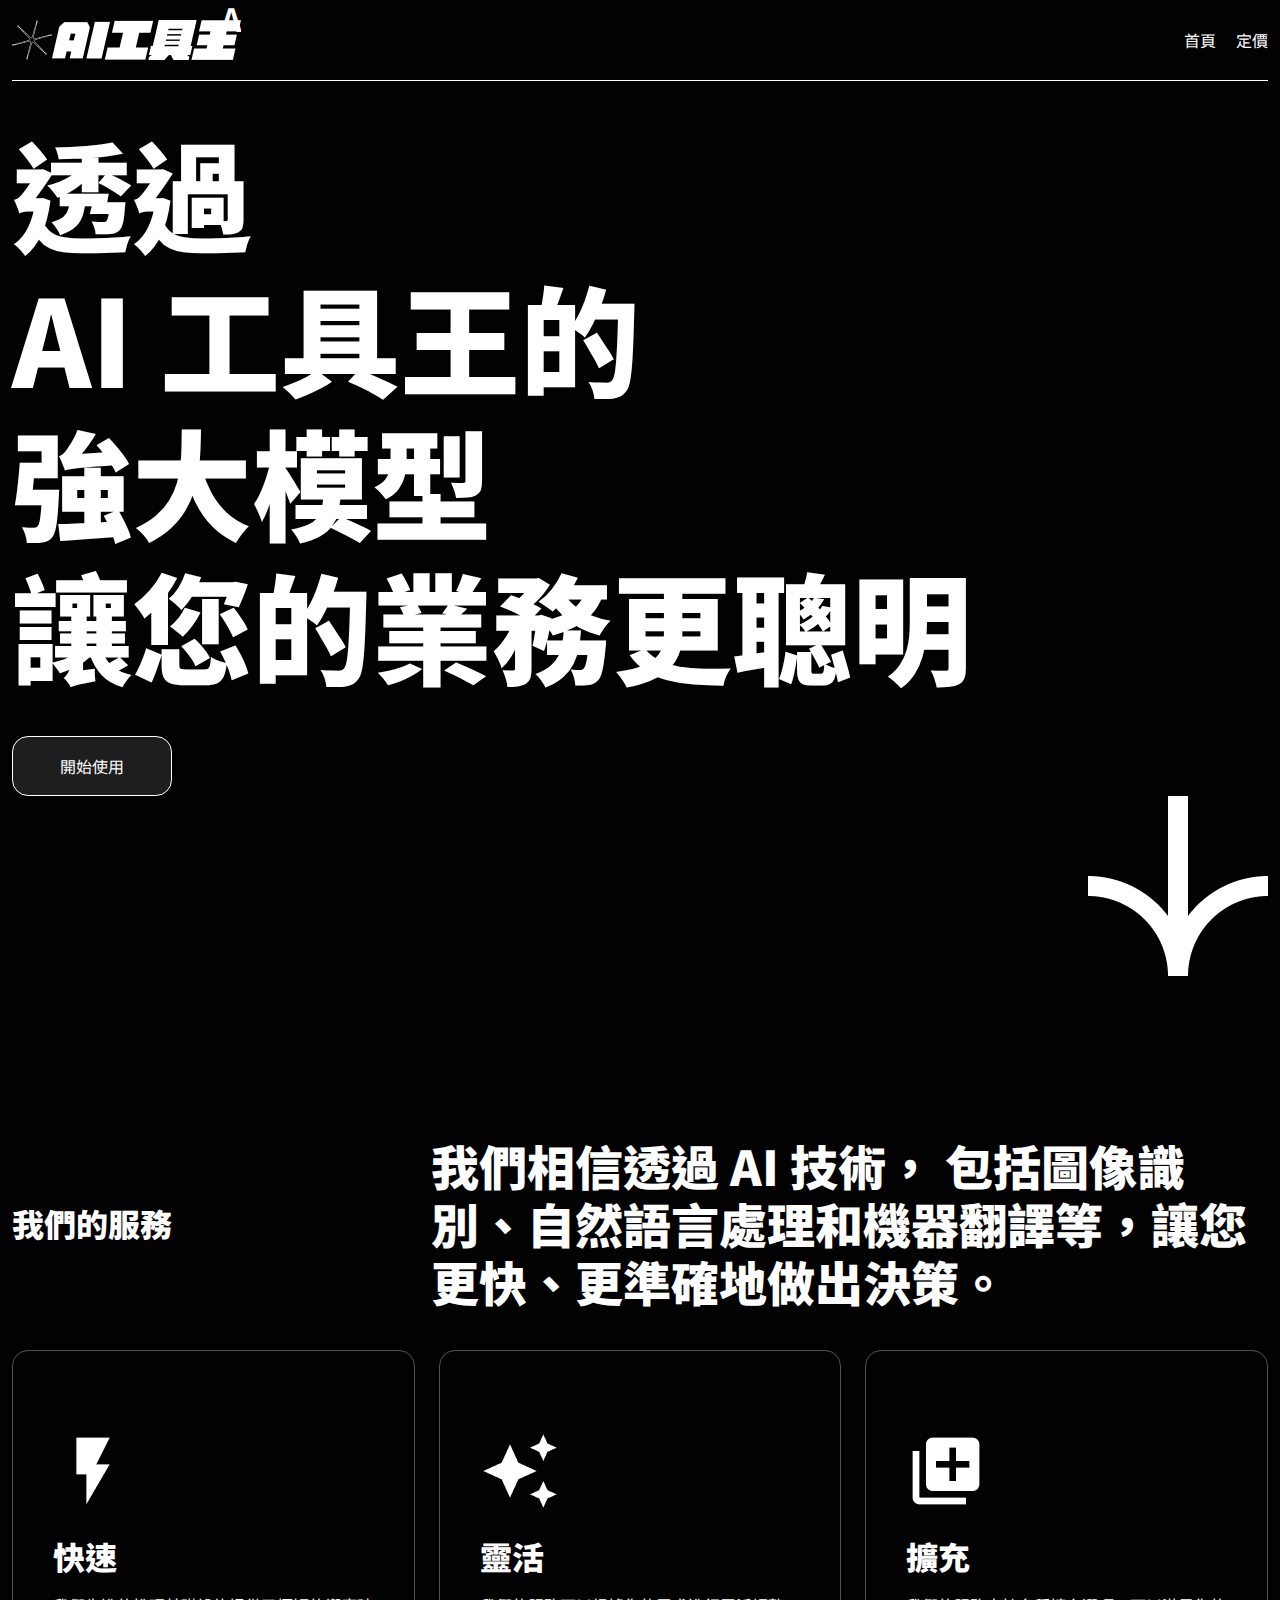
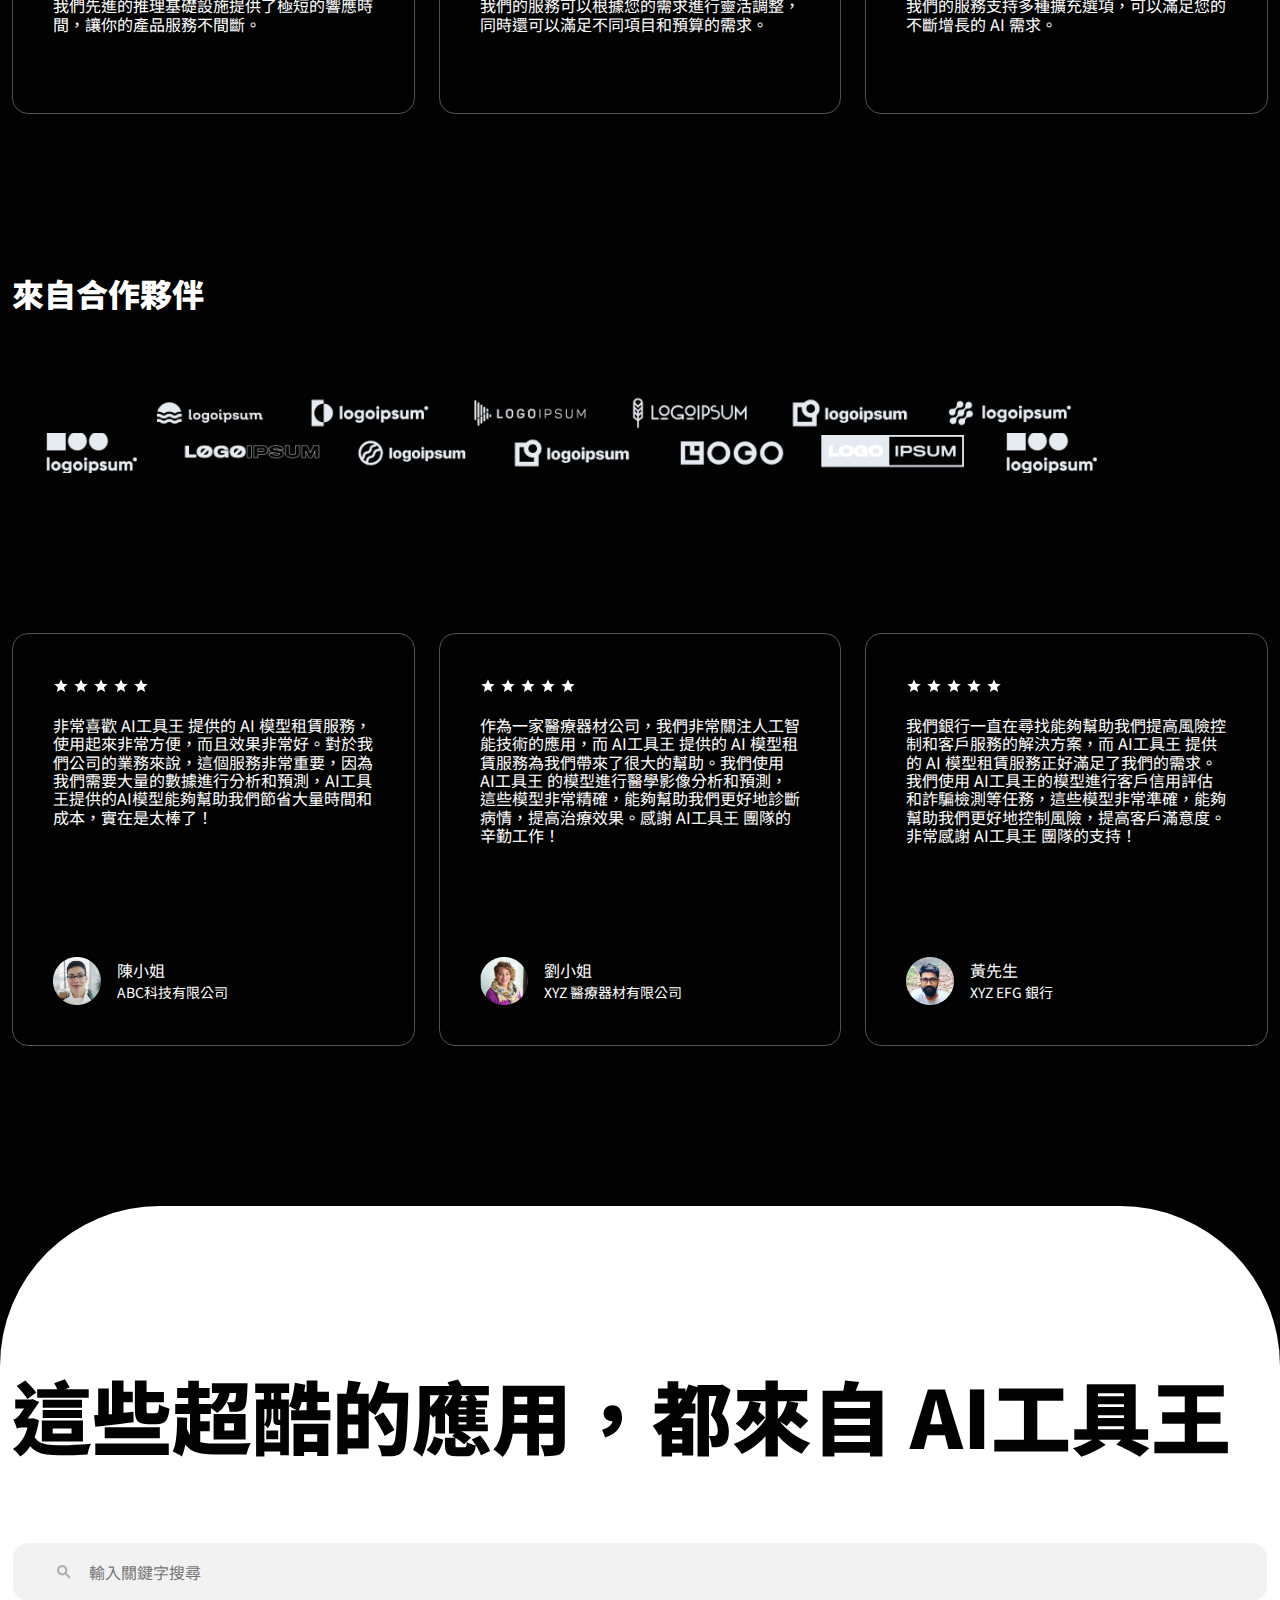
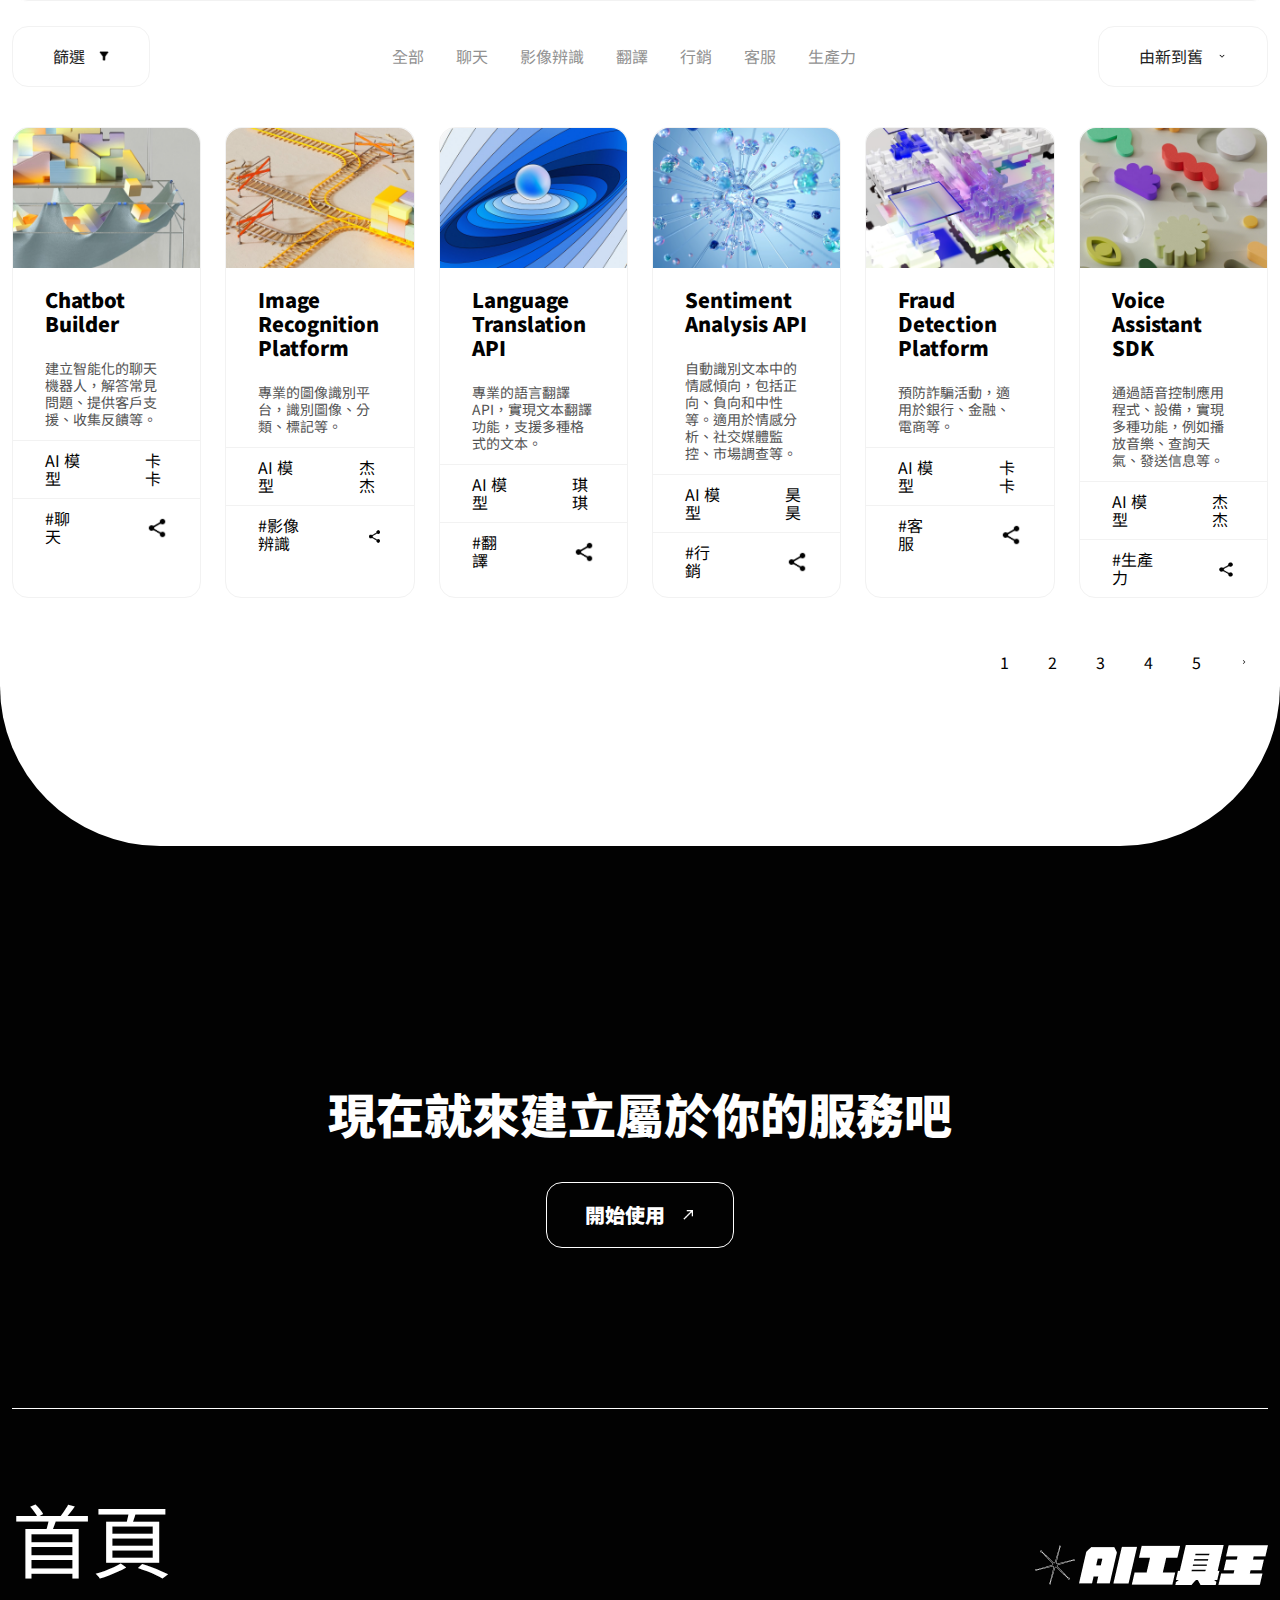
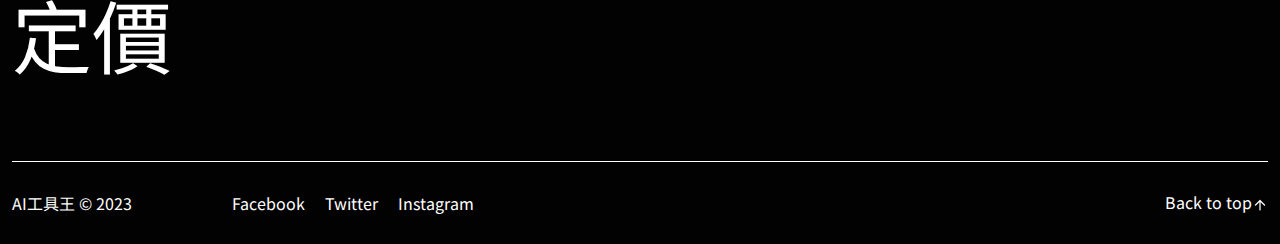
==== index.html @ 92430a57 "改寫至section5(未完成)" ====
<!DOCTYPE html>
<html lang="en">

<head>
    <meta charset="UTF-8">
    <meta http-equiv="X-UA-Compatible" content="IE=edge">
    <meta name="viewport" content="width=device-width, initial-scale=1.0">
    <title>AI 工具王 - 產品優勢卡片設計</title>
    <link rel="stylesheet" href="css/style.css">
</head>

<body>
    <!-- header開始 -->
    <header class="w-100 pos-fixed bg-black01" style="z-index: 9999;">
        <div class="container flex-wrap flex-between pos-relative">
            <h1>
                <a href="#" class="logo px-20">
                    AI工具王
                </a>
            </h1>

            <!-- 漢堡選單開始 -->
            <nav>
                <input id="nav-toggle" class="ham-toggle d-none" type="checkbox">
                <label for="nav-toggle" class="ham-menu">
                    <div class="ham-frame">
                        <div class="ham-bar ham-bar--top"></div>
                        <div class="ham-bar ham-bar--middle"></div>
                        <div class="ham-bar ham-bar--bottom"></div>
                    </div>
                </label>
                <!-- 側邊欄開始 -->
                <ul class="offcanvas-right d-none d-pad-block">
                    <li class="offcanvas-body flex-xy-center title-bold-sm">
                        <ul>
                            <li><a href="#">首頁</a></li>
                            <li><a href="#">定價</a></li>
                        </ul>
                    </li>
                    <div class="border-white"></div>
                    <li class="offcanvas-footer px-12 py-32">
                        <ul>
                            <li class="copyright">AI工具王 © 2023</li>
                            <li>
                                <ul class="society d-flex gap-20 pt-36">
                                    <li><a href="#">Facebook</a></li>
                                    <li><a href="#">Twitter</a></li>
                                    <li><a href="#">Instagram</a></li>
                                </ul>
                            </li>
                        </ul>
                    </li>
                </ul>
                <!-- 側邊欄結束 -->
            </nav>
            <!-- 漢堡選單結束 -->

            <!-- 桌機版的導覽列開始 -->
            <ul class="menu-desktop d-flex d-pad-none gap-20">
                <li><a class="py-28" href="#">首頁</a></li>
                <li><a class="py-28" href="#">定價</a></li>
            </ul>
            <!-- 桌機版的導覽列結束 -->
            <div class="border-white"></div>
        </div>
    </header>
    <!-- header結束 -->
    <div class="index">
        <!-- 各單位區域開始 -->
        <section class="pos-relative bg-black01" style="z-index: 99;">
            <div class="container flex-wrap">
                <div class="hero mt-120">
                    <h2 class="title-bold-md title-pad-bold-sm h1-mobile">
                        透過<br>
                        AI 工具王的<br>
                        強大模型<br>
                        讓您的業務更聰明<br>
                    </h2>
                    <a class="h6 btn btn-dark text-center mt-40" style="width: 160px;">開始使用</a>
                </div>
            </div>
        </section>
        <!-- 各單位區域結束 -->

        <!-- 各單位區域開始 -->
        <section>
            <div class="container flex-wrap flex-end">
                <div class="animation pos-relative">
                    <img class="animation-left" src="./images/section1/avatar3.png">
                    <img class="animation-middle" src="./images/section1/avatar3.png">
                    <img class="animation-right" src="./images/section1/avatar3.png">
                </div>
            </div>
        </section>
        <!-- 各單位區域結束 -->

        <!-- 各單位區域開始 -->
        <section class="bg-black01 pos-relative pt-160" style="z-index: 99;">
            <div class="container flex-wrap">
                <div class="flex-between d-mobile-block">
                    <div class="flex-1">
                        <h3 class="h4-pad h6-mobile mb-mobile-24">我們的服務</h3>
                    </div>
                    <div class="flex-2">
                        <div class="h1 h2-pad h3-mobile">我們相信透過 AI 技術，
                            包括圖像識別、自然語言處理和機器翻譯等，讓您更快、更準確地做出決策。
                        </div>
                    </div>
                </div>
                <ul class="card-group mt-40">
                    <li class="card px-40 py-80">
                        <img src="./images/section2/flash on.png" alt="快速">
                        <h3 class="mt-26">快速</h3>
                        <p class="mt-20">我們先進的推理基礎設施提供了極短的響應時間，讓你的產品服務不間斷。</p>
                    </li>
                    <li class="card px-40 py-80">
                        <img src="./images/section2/auto awesome.png" alt="靈活">
                        <h3 class="mt-26">靈活</h3>
                        <p class="mt-20">我們的服務可以根據您的需求進行靈活調整，同時還可以滿足不同項目和預算的需求。</p>
                    </li>
                    <li class="card px-40 py-80">
                        <img src="./images/section2/library add.png" alt="擴充">
                        <h3 class="mt-26">擴充</h3>
                        <p class="mt-20">我們的服務支持多種擴充選項，可以滿足您的不斷增長的 AI 需求。</p>
                    </li>
                </ul>
            </div>
        </section>
        <!-- 各單位區域結束 -->

        <!-- 各單位區域開始 -->
        <section class="mt-160">
            <div class="container flex-wrap">
                <h3 class="h4-pad h6-mobile">來自合作夥伴</h3>
                <ul class="gap-20 mt-80">
                    <li>
                        <ul class="d-flex scroll-style">
                            <li class="ms-118"><img src="./images/section3/1.png"></li>
                            <li><img src="./images/section3/2.png"></li>
                            <li><img src="./images/section3/3.png"></li>
                            <li><img src="./images/section3/4.png"></li>
                            <li><img src="./images/section3/5.png"></li>
                            <li class="me-118"><img src="./images/section3/6.png"></li>
                        </ul>
                    </li>
                    <li>
                        <ul class="d-flex scroll-style">
                            <li><img src="./images/section3/7.png"></li>
                            <li><img src="./images/section3/8.png"></li>
                            <li><img src="./images/section3/9.png"></li>
                            <li><img src="./images/section3/10.png"></li>
                            <li><img src="./images/section3/11.png"></li>
                            <li><img src="./images/section3/12.png"></li>
                            <li><img src="./images/section3/7.png"></li>
                        </ul>
                    </li>
                </ul>
            </div>
        </section>
        <!-- 各單位區域結束 -->

        <!-- 各單位區域開始 -->
        <section class="mt-160">
            <div class="container flex-wrap">
                <ul class="card-group">
                    <li class="card p-40">
                        <div class="card-img">
                            <span><img src="./images/section4/star.png"></span>
                            <span><img src="./images/section4/star.png"></span>
                            <span><img src="./images/section4/star.png"></span>
                            <span><img src="./images/section4/star.png"></span>
                            <span><img src="./images/section4/star.png"></span>
                        </div>
                        <p class="mt-22" style="min-height: 215px;">非常喜歡 AI工具王 提供的 AI
                            模型租賃服務，使用起來非常方便，而且效果非常好。對於我們公司的業務來說，這個服務非常重要，因為我們需要大量的數據進行分析和預測，AI工具王提供的AI模型能夠幫助我們節省大量時間和成本，實在是太棒了！
                        </p>
                        <div class="card-footer d-flex mt-26" style="align-items: center">
                            <img src="./images/section4/avatar1.png">
                            <ul class="ms-16">
                                <li>
                                    <p class="p-bold">陳小姐</p>
                                </li>
                                <li>
                                    <p class="p-md mt-4">ABC科技有限公司</p>
                                </li>
                            </ul>
                        </div>
                    </li>
                    <li class="card p-40">
                        <div class="card-img">
                            <span><img src="./images/section4/star.png"></span>
                            <span><img src="./images/section4/star.png"></span>
                            <span><img src="./images/section4/star.png"></span>
                            <span><img src="./images/section4/star.png"></span>
                            <span><img src="./images/section4/star.png"></span>
                        </div>
                        <p class="mt-22" style="min-height: 215px;">作為一家醫療器材公司，我們非常關注人工智能技術的應用，而 AI工具王 提供的 AI
                            模型租賃服務為我們帶來了很大的幫助。我們使用 AI工具王 的模型進行醫學影像分析和預測，這些模型非常精確，能夠幫助我們更好地診斷病情，提高治療效果。感謝 AI工具王 團隊的辛勤工作！
                        </p>
                        <div class="card-footer d-flex mt-26" style="align-items: center">
                            <img src="./images/section4/avatar2.png">
                            <ul class="ms-16">
                                <li>
                                    <p class="p-bold">劉小姐</p>
                                </li>
                                <li>
                                    <p class="p-md mt-4">XYZ 醫療器材有限公司</p>
                                </li>
                            </ul>
                        </div>
                    </li>
                    <li class="card p-40">
                        <div class="card-img">
                            <span><img src="./images/section4/star.png"></span>
                            <span><img src="./images/section4/star.png"></span>
                            <span><img src="./images/section4/star.png"></span>
                            <span><img src="./images/section4/star.png"></span>
                            <span><img src="./images/section4/star.png"></span>
                        </div>
                        <p class="mt-22" style="min-height: 215px;">我們銀行一直在尋找能夠幫助我們提高風險控制和客戶服務的解決方案，而 AI工具王 提供的 AI
                            模型租賃服務正好滿足了我們的需求。我們使用 AI工具王的模型進行客戶信用評估和詐騙檢測等任務，這些模型非常準確，能夠幫助我們更好地控制風險，提高客戶滿意度。非常感謝 AI工具王
                            團隊的支持！
                        </p>
                        <div class="card-footer d-flex mt-26" style="align-items: center">
                            <img src="./images/section4/avatar3.png">
                            <ul class="ms-16">
                                <li>
                                    <p class="p-bold">黃先生</p>
                                </li>
                                <li>
                                    <p class="p-md mt-4">XYZ EFG 銀行</p>
                                </li>
                            </ul>
                        </div>
                    </li>
                </ul>
            </div>
        </section>
        <!-- 各單位區域結束 -->

        <!-- 各單位區域開始 -->
        <section class="section5 bg-white text-color-black01 border-radius160 mt-160">
            <div class="container flex-wrap flex-column pt-160 pb-160">
                <h2 class="title title-bold-sm h1-pad h3-mobile text-mobile-center mb-80"><span
                        class="d-mobile-block">這些超酷的應用，</span><span>都來自 AI工具王</span></h2>
                <div class="search-bar">
                    <input type="text" placeholder="輸入關鍵字搜尋">
                    <div class="search"></div>
                </div>
                <ul class="navbar">
                    <li>
                        <button class="filter btn-light"><span class="pe-14">篩選</span>
                            <div class="mask-filter"></div>
                        </button>
                    </li>
                    <li>
                        <ul class="list">
                            <li>
                                <a href="#">全部</a>
                            </li>
                            <li>
                                <a href="#">聊天</a>
                            </li>
                            <li>
                                <a href="#">影像辨識</a>
                            </li>
                            <li>
                                <a href="#">翻譯</a>
                            </li>
                            <li>
                                <a href="#">行銷</a>
                            </li>
                            <li>
                                <a href="#">客服</a>
                            </li>
                            <li>
                                <a href="#">生產力</a>
                            </li>
                        </ul>
                    </li>
                    <li>
                        <button class="order btn-light"><span class="pe-14">由新到舊</span>
                            <div class="mask-order"></div>
                        </button>
                    </li>
                </ul>
                <ul class="card-group">
                    <li class="card">
                        <ul class="card-item">
                            <li class="card-header">
                                <img class="card-img" src="./images/section5/1.png" alt="Chatbot Builder">
                            </li>
                            <li class="card-text">
                                <h6 class="pt-8">Chatbot Builder</h6>
                            </li>
                            <li class="card-text">
                                <p class="p-md">建立智能化的聊天機器人，解答常見問題、提供客戶支援、收集反饋等。</p>
                            </li>
                            <li>
                                <ul class="card-footer">
                                    <li>
                                        <p class="p-bold">AI 模型</p>
                                    </li>
                                    <li>
                                        <p>卡卡</p>
                                    </li>
                                </ul>
                                <ul class="card-footer">
                                    <li>
                                        <p>#聊天</p>
                                    </li>
                                    <li><img src="./images/icons/share.png"></li>
                                </ul>
                            </li>
                        </ul>
                    </li>
                    <li class="card">
                        <ul class="card-item">
                            <li class="card-header">
                                <img class="card-img" src="./images/section5/2.png" alt="Image Recognition Platform">
                            </li>
                            <li class="card-text">
                                <h6 class="pt-8">Image Recognition Platform</h6>
                            </li>
                            <li class="card-text">
                                <p class="p-md">專業的圖像識別平台，識別圖像、分類、標記等。</p>
                            </li>
                            <li>
                                <ul class="card-footer">
                                    <li>
                                        <p class="p-bold">AI 模型</p>
                                    </li>
                                    <li>
                                        <p>杰杰</p>
                                    </li>
                                </ul>
                                <ul class="card-footer">
                                    <li>
                                        <p>#影像辨識</p>
                                    </li>
                                    <li><img src="./images/icons/share.png"></li>
                                </ul>
                            </li>
                        </ul>
                    </li>
                    <li class="card">
                        <ul class="card-item">
                            <li class="card-header">
                                <img class="card-img" src="./images/section5/3.png" alt="Language Translation API">
                            </li>
                            <li class="card-text">
                                <h6 class="pt-8">Language Translation API</h6>
                            </li>
                            <li class="card-text">
                                <p class="p-md">專業的語言翻譯 API，實現文本翻譯功能，支援多種格式的文本。</p>
                            </li>
                            <li>
                                <ul class="card-footer">
                                    <li>
                                        <p class="p-bold">AI 模型</p>
                                    </li>
                                    <li>
                                        <p>琪琪</p>
                                    </li>
                                </ul>
                                <ul class="card-footer">
                                    <li>
                                        <p>#翻譯</p>
                                    </li>
                                    <li><img src="./images/icons/share.png"></li>
                                </ul>
                            </li>
                        </ul>
                    </li>
                    <li class="card">
                        <ul class="card-item">
                            <li class="card-header">
                                <img class="card-img" src="./images/section5/4.png" alt="Sentiment Analysis API">
                            </li>
                            <li class="card-text">
                                <h6 class="pt-8">Sentiment Analysis API</h6>
                            </li>
                            <li class="card-text">
                                <p class="p-md">自動識別文本中的情感傾向，包括正向、負向和中性等。適用於情感分析、社交媒體監控、市場調查等。</p>
                            </li>
                            <li>
                                <ul class="card-footer">
                                    <li>
                                        <p class="p-bold">AI 模型</p>
                                    </li>
                                    <li>
                                        <p>昊昊</p>
                                    </li>
                                </ul>
                                <ul class="card-footer">
                                    <li>
                                        <p>#行銷</p>
                                    </li>
                                    <li><img src="./images/icons/share.png"></li>
                                </ul>
                            </li>
                        </ul>
                    </li>
                    <li class="card">
                        <ul class="card-item">
                            <li class="card-header">
                                <img class="card-img" src="./images/section5/5.png" alt="Fraud Detection Platform">
                            </li>
                            <li class="card-text">
                                <h6 class="pt-8">Fraud Detection Platform</h6>
                            </li>
                            <li class="card-text">
                                <p class="p-md">預防詐騙活動，適用於銀行、金融、電商等。</p>
                            </li>
                            <li>
                                <ul class="card-footer">
                                    <li>
                                        <p class="p-bold">AI 模型</p>
                                    </li>
                                    <li>
                                        <p>卡卡</p>
                                    </li>
                                </ul>
                                <ul class="card-footer">
                                    <li>
                                        <p>#客服</p>
                                    </li>
                                    <li><img src="./images/icons/share.png"></li>
                                </ul>
                            </li>
                        </ul>
                    </li>
                    <li class="card">
                        <ul class="card-item">
                            <li class="card-header">
                                <img class="card-img" src="./images/section5/6.png" alt="Voice Assistant SDK">
                            </li>
                            <li class="card-text">
                                <h6 class="pt-8">Voice Assistant SDK</h6>
                            </li>
                            <li class="card-text">
                                <p class="p-md">通過語音控制應用程式、設備，實現多種功能，例如播放音樂、查詢天氣、發送信息等。</p>
                            </li>
                            <li>
                                <ul class="card-footer">
                                    <li>
                                        <p class="p-bold">AI 模型</p>
                                    </li>
                                    <li>
                                        <p>杰杰</p>
                                    </li>
                                </ul>
                                <ul class="card-footer">
                                    <li>
                                        <p>#生產力</p>
                                    </li>
                                    <li><img src="./images/icons/share.png"></li>
                                </ul>
                            </li>
                        </ul>
                    </li>
                </ul>
                <ul class="pagination">
                    <li><a href="#">1</a></li>
                    <li><a href="#">2</a></li>
                    <li><a href="#">3</a></li>
                    <li><a href="#">4</a></li>
                    <li><a href="#">5</a></li>
                    <li><a class="arrow-right-a" href="#">
                            <div class="arrow-right"></div>
                        </a></li>
                </ul>
            </div>
        </section>
        <!-- 各單位區域結束 -->

        <!-- 各單位區域開始 -->
        <section class="section6">
            <div class="container">
                <div class="h1 h2-pad h3-mobile">現在就來建立<span class="d-mobile-block">屬於你的服務吧</span></div>
                <a class="slogan" href="#">
                    <h6>開始使用</h6>
                    <div class="call_made"></div>
                </a>
                <div class="border-white"></div>
                <div class="flex-between">
                    <ul class="py-80">
                        <li class="title-sm h1-mobile"><a href="#">首頁</a></li>
                        <li class="title-sm h1-mobile"><a href="#">定價</a></li>
                    </ul>
                    <a href="#" class="logo">
                        <img src="./images/header/Union.png">
                        <img src="./images/header/AI_tool_king.png" alt="AI工具王">
                    </a>
                </div>
                <div class="border-white"></div>
            </div>
        </section>
        <!-- 各單位區域結束 -->
    </div>
    <!-- footer開始 -->
    <footer>
        <div class="container flex-wrap flex-between flex-mobile-ais">
            <div class="flex-between gap-100 d-mobile-block">
                <div class="copyright pt-mobile-32 pb-mobile-4">AI工具王 © 2023</div>
                <ul class="society d-flex gap-20">
                    <li><a class="py-32" href="#">Facebook</a></li>
                    <li><a class="py-32" href="#">Twitter</a></li>
                    <li><a class="py-32" href="#">Instagram</a></li>
                </ul>
            </div>
            <a class="to-top pt-mobile-32">Back to top<img src="./images/icons/arrow upward.png"></a>
        </div>
    </footer>
    <!-- footer結束 -->

    <!-- 引入js套件 -->
    <script src="https://ajax.googleapis.com/ajax/libs/jquery/3.6.4/jquery.min.js"></script>
    <script src="script.js"></script>
</body>

</html>
---- css/style.css ----
@charset "UTF-8";
@import url("https://fonts.googleapis.com/css2?family=Noto+Sans+TC&display=swap");
/*! normalize.css v8.0.1 | MIT License | github.com/necolas/normalize.css */
/* Document
   ========================================================================== */
/**
 * 1. Correct the line height in all browsers.
 * 2. Prevent adjustments of font size after orientation changes in iOS.
 */
html {
  line-height: 1.15; /* 1 */
  -webkit-text-size-adjust: 100%; /* 2 */
}

/* Sections
========================================================================== */
/**
 * Remove the margin in all browsers.
 */
body {
  margin: 0;
}

/**
 * Render the `main` element consistently in IE.
 */
main {
  display: block;
}

/**
 * Correct the font size and margin on `h1` elements within `section` and
 * `article` contexts in Chrome, Firefox, and Safari.
 */
h1 {
  font-size: 2em;
  margin: 0.67em 0;
}

/* Grouping content
========================================================================== */
/**
 * 1. Add the correct box sizing in Firefox.
 * 2. Show the overflow in Edge and IE.
 */
hr {
  -webkit-box-sizing: content-box;
          box-sizing: content-box; /* 1 */
  height: 0; /* 1 */
  overflow: visible; /* 2 */
}

/**
 * 1. Correct the inheritance and scaling of font size in all browsers.
 * 2. Correct the odd `em` font sizing in all browsers.
 */
pre {
  font-family: monospace, monospace; /* 1 */
  font-size: 1em; /* 2 */
}

/* Text-level semantics
========================================================================== */
/**
 * Remove the gray background on active links in IE 10.
 */
a {
  background-color: transparent;
}

/**
 * 1. Remove the bottom border in Chrome 57-
 * 2. Add the correct text decoration in Chrome, Edge, IE, Opera, and Safari.
 */
abbr[title] {
  border-bottom: none; /* 1 */
  text-decoration: underline; /* 2 */
  -webkit-text-decoration: underline dotted;
          text-decoration: underline dotted; /* 2 */
}

/**
 * Add the correct font weight in Chrome, Edge, and Safari.
 */
b,
strong {
  font-weight: bolder;
}

/**
 * 1. Correct the inheritance and scaling of font size in all browsers.
 * 2. Correct the odd `em` font sizing in all browsers.
 */
code,
kbd,
samp {
  font-family: monospace, monospace; /* 1 */
  font-size: 1em; /* 2 */
}

/**
 * Add the correct font size in all browsers.
 */
small {
  font-size: 80%;
}

/**
 * Prevent `sub` and `sup` elements from affecting the line height in
 * all browsers.
 */
sub,
sup {
  font-size: 75%;
  line-height: 0;
  position: relative;
  vertical-align: baseline;
}

sub {
  bottom: -0.25em;
}

sup {
  top: -0.5em;
}

/* Embedded content
========================================================================== */
/**
 * Remove the border on images inside links in IE 10.
 */
img {
  border-style: none;
}

/* Forms
========================================================================== */
/**
 * 1. Change the font styles in all browsers.
 * 2. Remove the margin in Firefox and Safari.
 */
button,
input,
optgroup,
select,
textarea {
  font-family: inherit; /* 1 */
  font-size: 100%; /* 1 */
  line-height: 1.15; /* 1 */
  margin: 0; /* 2 */
}

/**
 * Show the overflow in IE.
 * 1. Show the overflow in Edge.
 */
button,
input { /* 1 */
  overflow: visible;
}

/**
 * Remove the inheritance of text transform in Edge, Firefox, and IE.
 * 1. Remove the inheritance of text transform in Firefox.
 */
button,
select { /* 1 */
  text-transform: none;
}

/**
 * Correct the inability to style clickable types in iOS and Safari.
 */
button,
[type=button],
[type=reset],
[type=submit] {
  -webkit-appearance: button;
}

/**
 * Remove the inner border and padding in Firefox.
 */
button::-moz-focus-inner,
[type=button]::-moz-focus-inner,
[type=reset]::-moz-focus-inner,
[type=submit]::-moz-focus-inner {
  border-style: none;
  padding: 0;
}

/**
 * Restore the focus styles unset by the previous rule.
 */
button:-moz-focusring,
[type=button]:-moz-focusring,
[type=reset]:-moz-focusring,
[type=submit]:-moz-focusring {
  outline: 1px dotted ButtonText;
}

/**
 * Correct the padding in Firefox.
 */
fieldset {
  padding: 0.35em 0.75em 0.625em;
}

/**
 * 1. Correct the text wrapping in Edge and IE.
 * 2. Correct the color inheritance from `fieldset` elements in IE.
 * 3. Remove the padding so developers are not caught out when they zero out
 *    `fieldset` elements in all browsers.
 */
legend {
  -webkit-box-sizing: border-box;
          box-sizing: border-box; /* 1 */
  color: inherit; /* 2 */
  display: table; /* 1 */
  max-width: 100%; /* 1 */
  padding: 0; /* 3 */
  white-space: normal; /* 1 */
}

/**
 * Add the correct vertical alignment in Chrome, Firefox, and Opera.
 */
progress {
  vertical-align: baseline;
}

/**
 * Remove the default vertical scrollbar in IE 10+.
 */
textarea {
  overflow: auto;
}

/**
 * 1. Add the correct box sizing in IE 10.
 * 2. Remove the padding in IE 10.
 */
[type=checkbox],
[type=radio] {
  -webkit-box-sizing: border-box;
          box-sizing: border-box; /* 1 */
  padding: 0; /* 2 */
}

/**
 * Correct the cursor style of increment and decrement buttons in Chrome.
 */
[type=number]::-webkit-inner-spin-button,
[type=number]::-webkit-outer-spin-button {
  height: auto;
}

/**
 * 1. Correct the odd appearance in Chrome and Safari.
 * 2. Correct the outline style in Safari.
 */
[type=search] {
  -webkit-appearance: textfield; /* 1 */
  outline-offset: -2px; /* 2 */
}

/**
 * Remove the inner padding in Chrome and Safari on macOS.
 */
[type=search]::-webkit-search-decoration {
  -webkit-appearance: none;
}

/**
 * 1. Correct the inability to style clickable types in iOS and Safari.
 * 2. Change font properties to `inherit` in Safari.
 */
::-webkit-file-upload-button {
  -webkit-appearance: button; /* 1 */
  font: inherit; /* 2 */
}

/* Interactive
========================================================================== */
/*
 * Add the correct display in Edge, IE 10+, and Firefox.
 */
details {
  display: block;
}

/*
 * Add the correct display in all browsers.
 */
summary {
  display: list-item;
}

/* Misc
========================================================================== */
/**
 * Add the correct display in IE 10+.
 */
template {
  display: none;
}

/**
 * Add the correct display in IE 10.
 */
[hidden] {
  display: none;
}

body {
  font-family: Microsoft JhengHei, Apple LiGothic, sans-serif;
}

.d-none {
  display: none;
}

.flex-wrap, .d-flex, .flex-end, .flex-between, .flex-xy-center, .flex-xy-center, .flex-between {
  display: -webkit-box;
  display: -ms-flexbox;
  display: flex;
}

.flex-between {
  -webkit-box-pack: justify;
      -ms-flex-pack: justify;
          justify-content: space-between;
}

.flex-xy-center {
  -webkit-box-pack: center;
      -ms-flex-pack: center;
          justify-content: center;
}

.flex-end {
  -webkit-box-pack: end;
      -ms-flex-pack: end;
          justify-content: flex-end;
}

.flex-end, .flex-between, .flex-xy-center {
  -webkit-box-align: center;
      -ms-flex-align: center;
          align-items: center;
}

html, body, div, span, applet, object, iframe,
h1, h2, h3, h4, h5, h6, p, blockquote, pre,
a, abbr, acronym, address, big, cite, code,
del, dfn, em, img, ins, kbd, q, s, samp,
small, strike, strong, sub, sup, tt, var,
b, u, i, center,
dl, dt, dd, ol, ul, li,
fieldset, form, label, legend,
table, caption, tbody, tfoot, thead, tr, th, td,
article, aside, canvas, details, embed,
figure, figcaption, footer, header, hgroup,
menu, nav, output, ruby, section, summary,
time, mark, audio, video {
  margin: 0px;
  padding: 0px;
}

/* 全域 border box */
*, *::before, *::after {
  -webkit-box-sizing: border-box;
          box-sizing: border-box;
}

table {
  border-collapse: collapse;
}

ol, ul {
  list-style-type: none;
}

a {
  display: block;
  text-decoration: none;
  color: inherit;
}
a:hover {
  opacity: 0.8;
}

img {
  max-width: 100%;
  height: auto;
  vertical-align: middle;
  -o-object-fit: cover;
     object-fit: cover;
}

body {
  font-family: Noto Sans TC;
  background: #020202;
  color: #FFFFFF;
}

.fz-1 {
  font-size: 48px;
  line-height: 58px;
  font-weight: 400;
}

.fz-2 {
  font-size: 40px;
  line-height: 48px;
  font-weight: 400;
}

.fz-3 {
  font-size: 32px;
  line-height: 39px;
  font-weight: 400;
}

.fz-4 {
  font-size: 28px;
  line-height: 34px;
  font-weight: 400;
}

.fz-5 {
  font-size: 24px;
  line-height: 29px;
  font-weight: 400;
}

.fz-6 {
  font-size: 20px;
  line-height: 24px;
  font-weight: 400;
}

.p-lg {
  font-size: 16px;
  line-height: 20px;
  font-weight: 400;
}

.p-md {
  font-size: 14px;
  line-height: 17px;
  font-weight: 400;
}

.p-sm {
  font-size: 12px;
  line-height: 15px;
  font-weight: 400;
}

.title-lg {
  font-size: 160px;
  line-height: 192px;
  font-weight: 400;
}

.title-md {
  font-size: 120px;
  line-height: 144px;
  font-weight: 400;
}

.title-sm {
  font-size: 80px;
  line-height: 96px;
  font-weight: 400;
}

.h1 {
  font-size: 48px;
  line-height: 58px;
  font-weight: 900;
}

h2 {
  font-size: 40px;
  line-height: 48px;
  font-weight: 900;
}

h3 {
  font-size: 32px;
  line-height: 39px;
  font-weight: 900;
}

h4 {
  font-size: 28px;
  line-height: 34px;
  font-weight: 900;
}

h5 {
  font-size: 24px;
  line-height: 29px;
  font-weight: 900;
}

h6 {
  font-size: 20px;
  line-height: 24px;
  font-weight: 900;
}

.p-bold-lg {
  font-size: 16px;
  line-height: 20px;
  font-weight: 700;
}

.p-bold-md {
  font-size: 14px;
  line-height: 17px;
  font-weight: 700;
}

.p-bold-sm {
  font-size: 12px;
  line-height: 15px;
  font-weight: 700;
}

.title-bold-lg {
  font-size: 160px;
  line-height: 192px;
  font-weight: 900;
}

.title-bold-md {
  font-size: 120px;
  line-height: 144px;
  font-weight: 900;
}

.title-bold-sm {
  font-size: 80px;
  line-height: 96px;
  font-weight: 900;
}

.bold-700 {
  font-weight: 700;
}

.bold-900 {
  font-weight: 900;
}

@media screen and (max-width: 992px) {
  .fz-pad-1 {
    font-size: 48px;
    line-height: 58px;
    font-weight: 400;
  }
  .fz-pad-2 {
    font-size: 40px;
    line-height: 48px;
    font-weight: 400;
  }
  .fz-pad-3 {
    font-size: 32px;
    line-height: 39px;
    font-weight: 400;
  }
  .fz-pad-4 {
    font-size: 28px;
    line-height: 34px;
    font-weight: 400;
  }
  .fz-pad-5 {
    font-size: 24px;
    line-height: 29px;
    font-weight: 400;
  }
  .fz-pad-6 {
    font-size: 20px;
    line-height: 24px;
    font-weight: 400;
  }
  .p-pad-lg {
    font-size: 16px;
    line-height: 20px;
    font-weight: 400;
  }
  .p-pad-md {
    font-size: 14px;
    line-height: 17px;
    font-weight: 400;
  }
  .p-pad-sm {
    font-size: 12px;
    line-height: 15px;
    font-weight: 400;
  }
  .title-pad-lg {
    font-size: 160px;
    line-height: 192px;
    font-weight: 400;
  }
  .title-pad-md {
    font-size: 120px;
    line-height: 144px;
    font-weight: 400;
  }
  .title-pad-sm {
    font-size: 80px;
    line-height: 96px;
    font-weight: 400;
  }
  .h1-pad {
    font-size: 48px;
    line-height: 58px;
    font-weight: 900;
  }
  .h2-pad {
    font-size: 40px;
    line-height: 48px;
    font-weight: 900;
  }
  .h3-pad {
    font-size: 32px;
    line-height: 39px;
    font-weight: 900;
  }
  .h4-pad {
    font-size: 28px;
    line-height: 34px;
    font-weight: 900;
  }
  .h5-pad {
    font-size: 24px;
    line-height: 29px;
    font-weight: 900;
  }
  .h6-pad {
    font-size: 20px;
    line-height: 24px;
    font-weight: 900;
  }
  .p-pad-bold-lg {
    font-size: 16px;
    line-height: 20px;
    font-weight: 700;
  }
  .p-pad-bold-md {
    font-size: 14px;
    line-height: 17px;
    font-weight: 700;
  }
  .p-pad-bold-sm {
    font-size: 12px;
    line-height: 15px;
    font-weight: 700;
  }
  .title-pad-bold-lg {
    font-size: 160px;
    line-height: 192px;
    font-weight: 900;
  }
  .title-pad-bold-md {
    font-size: 120px;
    line-height: 144px;
    font-weight: 900;
  }
  .title-pad-bold-sm {
    font-size: 80px;
    line-height: 96px;
    font-weight: 900;
  }
}
@media screen and (max-width: 767px) {
  .fz-mobile-1 {
    font-size: 48px;
    line-height: 58px;
    font-weight: 400;
  }
  .fz-mobile-2 {
    font-size: 40px;
    line-height: 48px;
    font-weight: 400;
  }
  .fz-mobile-3 {
    font-size: 32px;
    line-height: 39px;
    font-weight: 400;
  }
  .fz-mobile-4 {
    font-size: 28px;
    line-height: 34px;
    font-weight: 400;
  }
  .fz-mobile-5 {
    font-size: 24px;
    line-height: 29px;
    font-weight: 400;
  }
  .fz-mobile-6 {
    font-size: 20px;
    line-height: 24px;
    font-weight: 400;
  }
  .p-mobile-lg {
    font-size: 16px;
    line-height: 20px;
    font-weight: 400;
  }
  .p-mobile-md {
    font-size: 14px;
    line-height: 17px;
    font-weight: 400;
  }
  .p-mobile-sm {
    font-size: 12px;
    line-height: 15px;
    font-weight: 400;
  }
  .title-mobile-lg {
    font-size: 160px;
    line-height: 192px;
    font-weight: 400;
  }
  .title-mobile-md {
    font-size: 120px;
    line-height: 144px;
    font-weight: 400;
  }
  .title-mobile-sm {
    font-size: 80px;
    line-height: 96px;
    font-weight: 400;
  }
  .h1-mobile {
    font-size: 48px;
    line-height: 58px;
    font-weight: 900;
  }
  .h2-mobile {
    font-size: 40px;
    line-height: 48px;
    font-weight: 900;
  }
  .h3-mobile {
    font-size: 32px;
    line-height: 39px;
    font-weight: 900;
  }
  .h4-mobile {
    font-size: 28px;
    line-height: 34px;
    font-weight: 900;
  }
  .h5-mobile {
    font-size: 24px;
    line-height: 29px;
    font-weight: 900;
  }
  .h6-mobile {
    font-size: 20px;
    line-height: 24px;
    font-weight: 900;
  }
  .p-mobile-bold-lg {
    font-size: 16px;
    line-height: 20px;
    font-weight: 700;
  }
  .p-mobile-bold-md {
    font-size: 14px;
    line-height: 17px;
    font-weight: 700;
  }
  .p-mobile-bold-sm {
    font-size: 12px;
    line-height: 15px;
    font-weight: 700;
  }
  .title-mobile-bold-sm {
    font-size: 80px;
    line-height: 96px;
    font-weight: 900;
  }
  .title-mobile-bold-md {
    font-size: 120px;
    line-height: 144px;
    font-weight: 900;
  }
  .title-mobile-bold-lg {
    font-size: 160px;
    line-height: 192px;
    font-weight: 900;
  }
}
.scroll-style {
  overflow-x: auto;
}
.scroll-style::-webkit-scrollbar {
  width: 0px;
}
.scroll-style::-webkit-scrollbar-track {
  background-color: transparent;
}
.scroll-style::-webkit-scrollbar-thumb {
  -webkit-box-shadow: inset 0 0 6px rgba(0, 0, 0, 0.3);
          box-shadow: inset 0 0 6px rgba(0, 0, 0, 0.3);
}

.card-group {
  width: 100%;
  margin: 0 auto;
  display: -webkit-box;
  display: -ms-flexbox;
  display: flex;
  -ms-flex-wrap: nowrap;
      flex-wrap: nowrap;
  -webkit-box-pack: justify;
      -ms-flex-pack: justify;
          justify-content: space-between;
  -webkit-box-align: stretch;
      -ms-flex-align: stretch;
          align-items: stretch;
  gap: 24px;
}
@media screen and (max-width: 767px) {
  .card-group {
    -ms-flex-wrap: wrap;
        flex-wrap: wrap;
  }
}
.card-group .card {
  width: 416px;
  margin: 0 auto;
  border: 1px solid #525252;
  border-radius: 16px;
}
@media screen and (max-width: 767px) {
  .card-group .card {
    width: 100%;
    margin-top: 12px;
  }
}

.container {
  max-width: 1320px;
  margin: 0 auto;
  padding: 0px 12px;
}
@media screen and (max-width: 992px) {
  .container {
    max-width: 960px;
  }
}
@media screen and (max-width: 767px) {
  .container {
    max-width: 100%;
  }
}

.w-100 {
  width: 100%;
}

.flex-wrap {
  -ms-flex-wrap: wrap;
      flex-wrap: wrap;
}

.flex-column {
  -webkit-box-orient: vertical;
  -webkit-box-direction: normal;
      -ms-flex-direction: column;
          flex-direction: column;
}

@media screen and (max-width: 992px) {
  .d-pad-block {
    display: block;
  }
}

@media screen and (max-width: 992px) {
  .d-pad-none {
    display: none;
  }
}

@media screen and (max-width: 767px) {
  .flex-mobile-ais {
    -webkit-box-align: start;
        -ms-flex-align: start;
            align-items: start;
  }
}

@media screen and (max-width: 767px) {
  .d-mobile-block {
    display: block;
  }
}

.flex-1 {
  -webkit-box-flex: 1;
      -ms-flex: 1;
          flex: 1;
}

.flex-2 {
  -webkit-box-flex: 2;
      -ms-flex: 2;
          flex: 2;
}

.pos-fixed {
  position: fixed;
}

.pos-relative {
  position: relative;
}

.pos-absolute {
  position: absolute;
}

.bg-black01 {
  background: #020202;
}

.bg-black02 {
  background: #1E1E1E;
}

.bg-white {
  background: #FFFFFF;
}

.text-color-black01 {
  color: #020202;
}

.border-white {
  width: 100%;
  height: 1px;
  background-color: #FFFFFF;
}

.border-radius160 {
  border-radius: 160px;
}

button {
  padding: 20px 40px;
  border: 1px solid #FFFFFF;
  border-radius: 16px;
}

.btn {
  padding: 20px 40px;
  border: 1px solid #FFFFFF;
  border-radius: 16px;
}

.btn-dark {
  background: #1E1E1E;
  color: #FFFFFF;
}
.btn-dark:hover {
  background: #FFFFFF;
  color: #1E1E1E;
}

.btn-light {
  background: #FFFFFF;
  color: #1E1E1E;
}
.btn-light:hover {
  background: #1E1E1E;
  color: #FFFFFF;
}

.text-center {
  text-align: center;
}

@media screen and (max-width: 767px) {
  .text-mobile-center {
    text-align: center;
  }
}

.ms-16 {
  margin-left: 16px;
}

.ms-118 {
  margin-left: 118px;
}

.me-118 {
  margin-right: 118px;
}

.mt-4 {
  margin-top: 4px;
}

.mt-20 {
  margin-top: 20px;
}

.mt-22 {
  margin-top: 22px;
}

.mt-26 {
  margin-top: 26px;
}

.mt-40 {
  margin-top: 40px;
}

.mt-80 {
  margin-top: 80px;
}

.mt-120 {
  margin-top: 120px;
}

.mt-160 {
  margin-top: 160px;
}

.mb-80 {
  margin-bottom: 80px;
}

.p-40 {
  padding: 40px;
}

.pe-14 {
  padding-right: 14px;
}

.px-10 {
  padding-left: 10px;
  padding-right: 10px;
}

.px-12 {
  padding-left: 12px;
  padding-right: 12px;
}

.px-20 {
  padding-left: 20px;
  padding-right: 20px;
}

.px-40 {
  padding-left: 40px;
  padding-right: 40px;
}

.pt-8 {
  padding-top: 8px;
}

.pt-36 {
  padding-top: 36px;
}

.pt-160 {
  padding-top: 160px;
}

.pb-160 {
  padding-bottom: 160px;
}

.py-28 {
  padding-top: 28px;
  padding-bottom: 28px;
}

.py-32 {
  padding-top: 32px;
  padding-bottom: 32px;
}

.py-36 {
  padding-top: 36px;
  padding-bottom: 36px;
}

.py-80 {
  padding-top: 80px;
  padding-bottom: 80px;
}

@media screen and (max-width: 767px) {
  .mb-mobile-24 {
    margin-bottom: 24px;
  }
}

@media screen and (max-width: 767px) {
  .pt-mobile-32 {
    padding-top: 32px;
  }
}

@media screen and (max-width: 767px) {
  .pb-mobile-4 {
    padding-bottom: 4px;
  }
}

.gap-20 {
  gap: 20px;
}

.gap-100 {
  gap: 100px;
}

header h1 {
  text-indent: 100%;
  white-space: nowrap;
  overflow: hidden;
}
header .logo {
  width: 229px;
  height: 80px;
  background: url("../images/header/Union.png") left no-repeat, url("../images/header/AI_tool_king.png") right no-repeat;
}
@media screen and (max-width: 992px) {
  header nav .ham-menu {
    width: 48px;
    height: 48px;
    display: block;
    position: relative;
  }
  header nav .ham-frame {
    position: absolute;
    top: 50%;
    left: 25%;
  }
  header nav .ham-bar {
    height: 2px;
    width: 26px;
    background-color: #FFFFFF;
    position: absolute;
    -webkit-transition: all 0.3s;
    transition: all 0.3s;
  }
  header nav .ham-bar--top {
    -webkit-transform: translateY(-6px);
            transform: translateY(-6px);
  }
  header nav .ham-bar--bottom {
    -webkit-transform: translateY(6px);
            transform: translateY(6px);
  }
  header nav .ham-toggle:checked ~ .ham-menu .ham-frame .ham-bar--middle {
    opacity: 0;
  }
  header nav .ham-toggle:checked ~ .ham-menu .ham-frame .ham-bar--top {
    -webkit-transform: rotate(-45deg);
            transform: rotate(-45deg);
  }
  header nav .ham-toggle:checked ~ .ham-menu .ham-frame .ham-bar--bottom {
    -webkit-transform: rotate(45deg);
            transform: rotate(45deg);
  }
  header nav #nav-toggle {
    display: none;
  }
  header nav .offcanvas-right {
    color: #FFFFFF;
    background-color: #020202;
    position: fixed;
    top: 81px;
    bottom: 0;
    left: 0;
    -webkit-transition: margin-left 0.5s;
    transition: margin-left 0.5s;
    margin-left: -230vh;
  }
  header nav .ham-toggle:checked ~ .offcanvas-right {
    margin-left: 0px;
  }
}
header .offcanvas-body {
  width: 100vw;
  height: 81.7733990148%;
}
header .offcanvas-footer {
  width: 100vw;
  height: 18.2266009852%;
}

footer .to-top {
  cursor: pointer;
}

.index .animation {
  width: 180px;
  height: 180px;
}
@media screen and (max-width: 992px) {
  .index .animation {
    width: 150px;
    height: 150px;
  }
}
@media screen and (max-width: 767px) {
  .index .animation {
    width: 117px;
    height: 117px;
  }
}
.index .animation .animation-left {
  position: absolute;
  left: -366px;
  bottom: 200px;
  z-index: 98;
  -webkit-transition: ease-in 1s;
  transition: ease-in 1s;
}
@media screen and (max-width: 992px) {
  .index .animation .animation-left {
    left: -306px;
  }
}
@media screen and (max-width: 767px) {
  .index .animation .animation-left {
    left: -240px;
  }
}
.index .animation .animation-middle {
  position: absolute;
  left: -183px;
  bottom: -200px;
  z-index: 98;
  -webkit-transition: ease-in 1s;
  transition: ease-in 1s;
}
@media screen and (max-width: 992px) {
  .index .animation .animation-middle {
    left: -153px;
  }
}
@media screen and (max-width: 767px) {
  .index .animation .animation-middle {
    left: -120px;
  }
}
.index .animation .animation-right {
  position: absolute;
  left: 0px;
  bottom: -200px;
  z-index: 98;
  -webkit-transition: ease-in 1s;
  transition: ease-in 1s;
}
.index .scroll-style img {
  min-width: 160px;
  height: 40px;
}

.section5 input {
  width: 100%;
  background: #F2F2F2;
  padding: 20px 0px 20px 76px;
  border-radius: 16px;
  border: 1px solid #FFFFFF;
}
.section5 input:focus {
  outline: none;
  border-style: solid;
  border-color: #03a9f4;
  -webkit-box-shadow: 0 0 15px #03a9f4;
          box-shadow: 0 0 15px #03a9f4;
}
.section5 .search-bar {
  position: relative;
}
.section5 .search {
  width: 18px;
  height: 18px;
  background-color: #919191;
  -webkit-mask: url("../images/icons/search.png") no-repeat center center;
  mask: url("../images/icons/search.png") no-repeat center center;
  -webkit-mask-size: contain;
  mask-size: contain;
  position: absolute;
  top: 50%;
  left: 43px;
  -webkit-transform: translateY(-9px);
          transform: translateY(-9px);
}
.section5 .navbar {
  margin-top: 24px;
  display: -webkit-box;
  display: -ms-flexbox;
  display: flex;
  -webkit-box-pack: justify;
      -ms-flex-pack: justify;
          justify-content: space-between;
  -webkit-box-align: center;
      -ms-flex-align: center;
          align-items: center;
}
.section5 .navbar button {
  border: 1px solid #F2F2F2;
  text-align: center;
  display: -webkit-box;
  display: -ms-flexbox;
  display: flex;
  -webkit-box-align: center;
      -ms-flex-align: center;
          align-items: center;
}
.section5 .navbar button:hover .mask-filter {
  width: 10px;
  height: 10px;
  background-color: #FFFFFF;
  -webkit-mask: url("../images/icons/filter.png") no-repeat center center;
  mask: url("../images/icons/filter.png") no-repeat center center;
  -webkit-mask-size: contain;
  mask-size: contain;
}
.section5 .navbar button:hover .mask-order {
  width: 10px;
  height: 10px;
  background-color: #FFFFFF;
  -webkit-mask: url("../images/icons/keyboard arrow down.png") no-repeat center center;
  mask: url("../images/icons/keyboard arrow down.png") no-repeat center center;
  -webkit-mask-size: contain;
  mask-size: contain;
}
.section5 .navbar .mask-filter {
  width: 10px;
  height: 10px;
  background-color: #020202;
  -webkit-mask: url("../images/icons/filter.png") no-repeat center center;
  mask: url("../images/icons/filter.png") no-repeat center center;
  -webkit-mask-size: contain;
  mask-size: contain;
}
.section5 .navbar .mask-order {
  width: 10px;
  height: 10px;
  width: 10px;
  height: 10px;
  background-color: #020202;
  -webkit-mask: url("../images/icons/keyboard arrow down.png") no-repeat center center;
  mask: url("../images/icons/keyboard arrow down.png") no-repeat center center;
  -webkit-mask-size: contain;
  mask-size: contain;
}
.section5 .navbar .list {
  display: -webkit-box;
  display: -ms-flexbox;
  display: flex;
}
@media screen and (max-width: 992px) {
  .section5 .navbar .list {
    display: none;
  }
}
.section5 .navbar .list a {
  padding: 8px 16px;
  color: #919191;
}
.section5 .navbar .list a:hover {
  color: #020202;
  font-weight: 700;
  background-color: #F2F2F2;
  border-radius: 16px;
}
.section5 .card-group {
  -webkit-box-pack: justify;
      -ms-flex-pack: justify;
          justify-content: space-between;
}
.section5 .card {
  width: 33.33%;
  border: 1px solid #F2F2F2;
  border-radius: 16px;
  margin-top: 40px;
}
.section5 .card-header {
  width: 100%;
  overflow: hidden;
  border-radius: 16px 16px 0px 0px;
}
.section5 .card-img {
  width: 100%;
  -webkit-transition: -webkit-transform 0.8s;
  transition: -webkit-transform 0.8s;
  transition: transform 0.8s;
  transition: transform 0.8s, -webkit-transform 0.8s;
}
.section5 .card-img:hover {
  -webkit-transform: scale(1.2);
          transform: scale(1.2);
}
.section5 .card-text {
  padding: 12px 32px;
}
.section5 .card-text p {
  color: #525252;
}
.section5 .card-footer {
  display: -webkit-box;
  display: -ms-flexbox;
  display: flex;
  -webkit-box-align: center;
      -ms-flex-align: center;
          align-items: center;
  -webkit-box-pack: justify;
      -ms-flex-pack: justify;
          justify-content: space-between;
  border-top: 1px solid #F2F2F2;
}
.section5 .card-footer li {
  padding: 10px 32px;
}
.section5 .pagination {
  display: -webkit-box;
  display: -ms-flexbox;
  display: flex;
  -webkit-box-pack: end;
      -ms-flex-pack: end;
          justify-content: end;
  -webkit-box-align: center;
      -ms-flex-align: center;
          align-items: center;
  margin-top: 40px;
}
.section5 .pagination a {
  width: 48px;
  height: 48px;
  line-height: 48px;
  text-align: center;
  vertical-align: middle;
}
.section5 .pagination a:hover {
  color: #FFFFFF;
  background: #020202;
  border-radius: 16px;
}
.section5 .pagination a:hover .arrow-right {
  width: 8px;
  height: 8px;
  background-color: #FFFFFF;
  -webkit-mask: url("../images/icons/keyboard arrow right.png") no-repeat center center;
  mask: url("../images/icons/keyboard arrow right.png") no-repeat center center;
  -webkit-mask-size: contain;
  mask-size: contain;
}
.section5 .pagination .arrow-right-a {
  position: relative;
}
.section5 .pagination .arrow-right {
  width: 8px;
  height: 8px;
  background-color: #020202;
  -webkit-mask: url("../images/icons/keyboard arrow right.png") no-repeat center center;
  mask: url("../images/icons/keyboard arrow right.png") no-repeat center center;
  -webkit-mask-size: contain;
  mask-size: contain;
  position: absolute;
  top: 20px;
  left: 20px;
}

.section6 .h1 {
  text-align: center;
  margin-top: 158px;
}
.section6 .slogan {
  width: 188px;
  text-align: center;
  margin: 40px auto 160px auto;
  padding: 20px 0px;
  border: 1px solid #FFFFFF;
  border-radius: 16px;
  display: -webkit-box;
  display: -ms-flexbox;
  display: flex;
  -webkit-box-align: center;
      -ms-flex-align: center;
          align-items: center;
  -webkit-box-pack: center;
      -ms-flex-pack: center;
          justify-content: center;
}
.section6 .slogan .call_made {
  width: 15px;
  height: 15px;
  background-color: white;
  -webkit-mask: url("../images/icons/call made.png") no-repeat center center;
  mask: url("../images/icons/call made.png") no-repeat center center;
  -webkit-mask-size: contain;
  mask-size: contain;
  margin-left: 16px;
}
.section6 .slogan:hover {
  color: #020202;
  background: white;
}
.section6 .slogan:hover .call_made {
  width: 15px;
  height: 15px;
  background-color: #020202;
  -webkit-mask: url("../images/icons/call made.png") no-repeat center center;
  mask: url("../images/icons/call made.png") no-repeat center center;
  -webkit-mask-size: contain;
  mask-size: contain;
}
.section6 .slogan h6 {
  display: inline;
}
.section6 .slogan img {
  margin-left: 16px;
}
.section6 .container {
  -webkit-box-orient: horizontal;
  -webkit-box-direction: reverse;
      -ms-flex-direction: row-reverse;
          flex-direction: row-reverse;
  -webkit-box-pack: justify;
      -ms-flex-pack: justify;
          justify-content: space-between;
  padding-top: 80px;
}
@media screen and (max-width: 767px) {
  .section6 .container {
    display: block;
  }
}
.section6 .logo {
  margin-bottom: 40px;
}
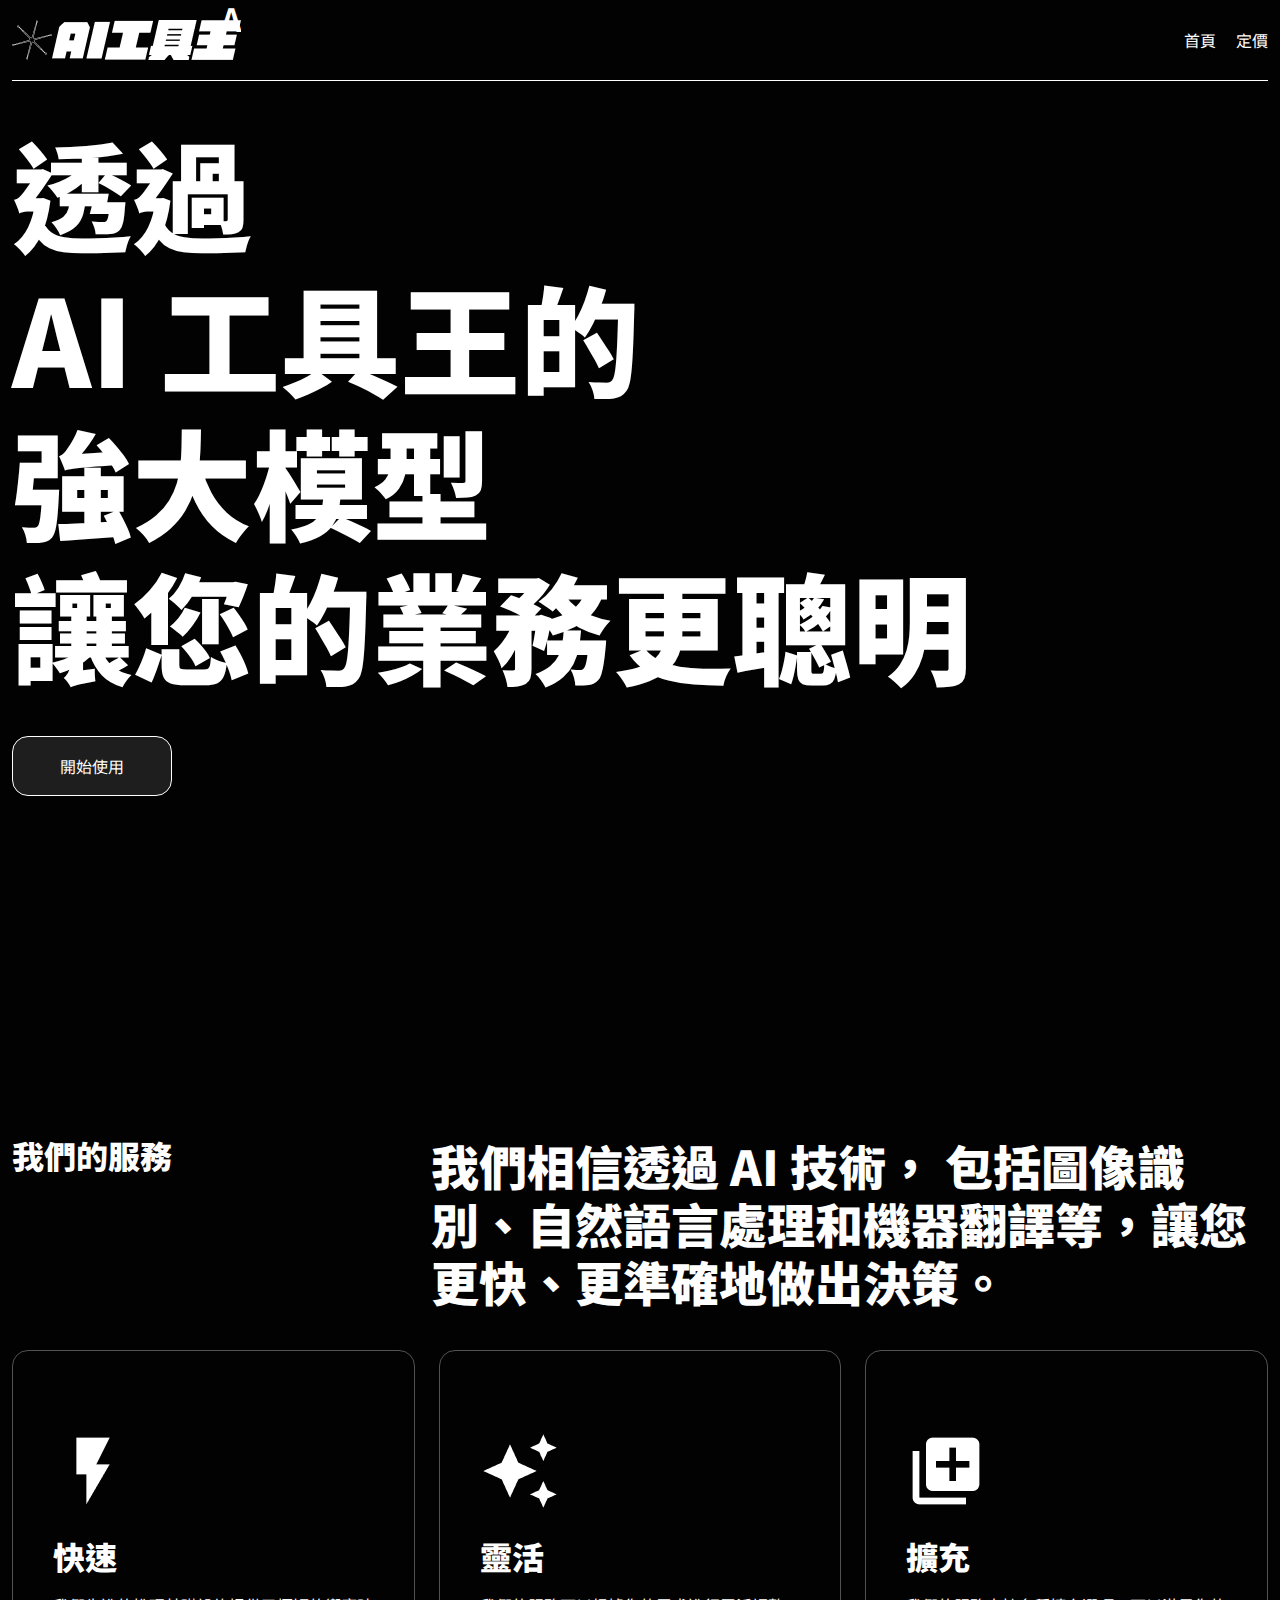
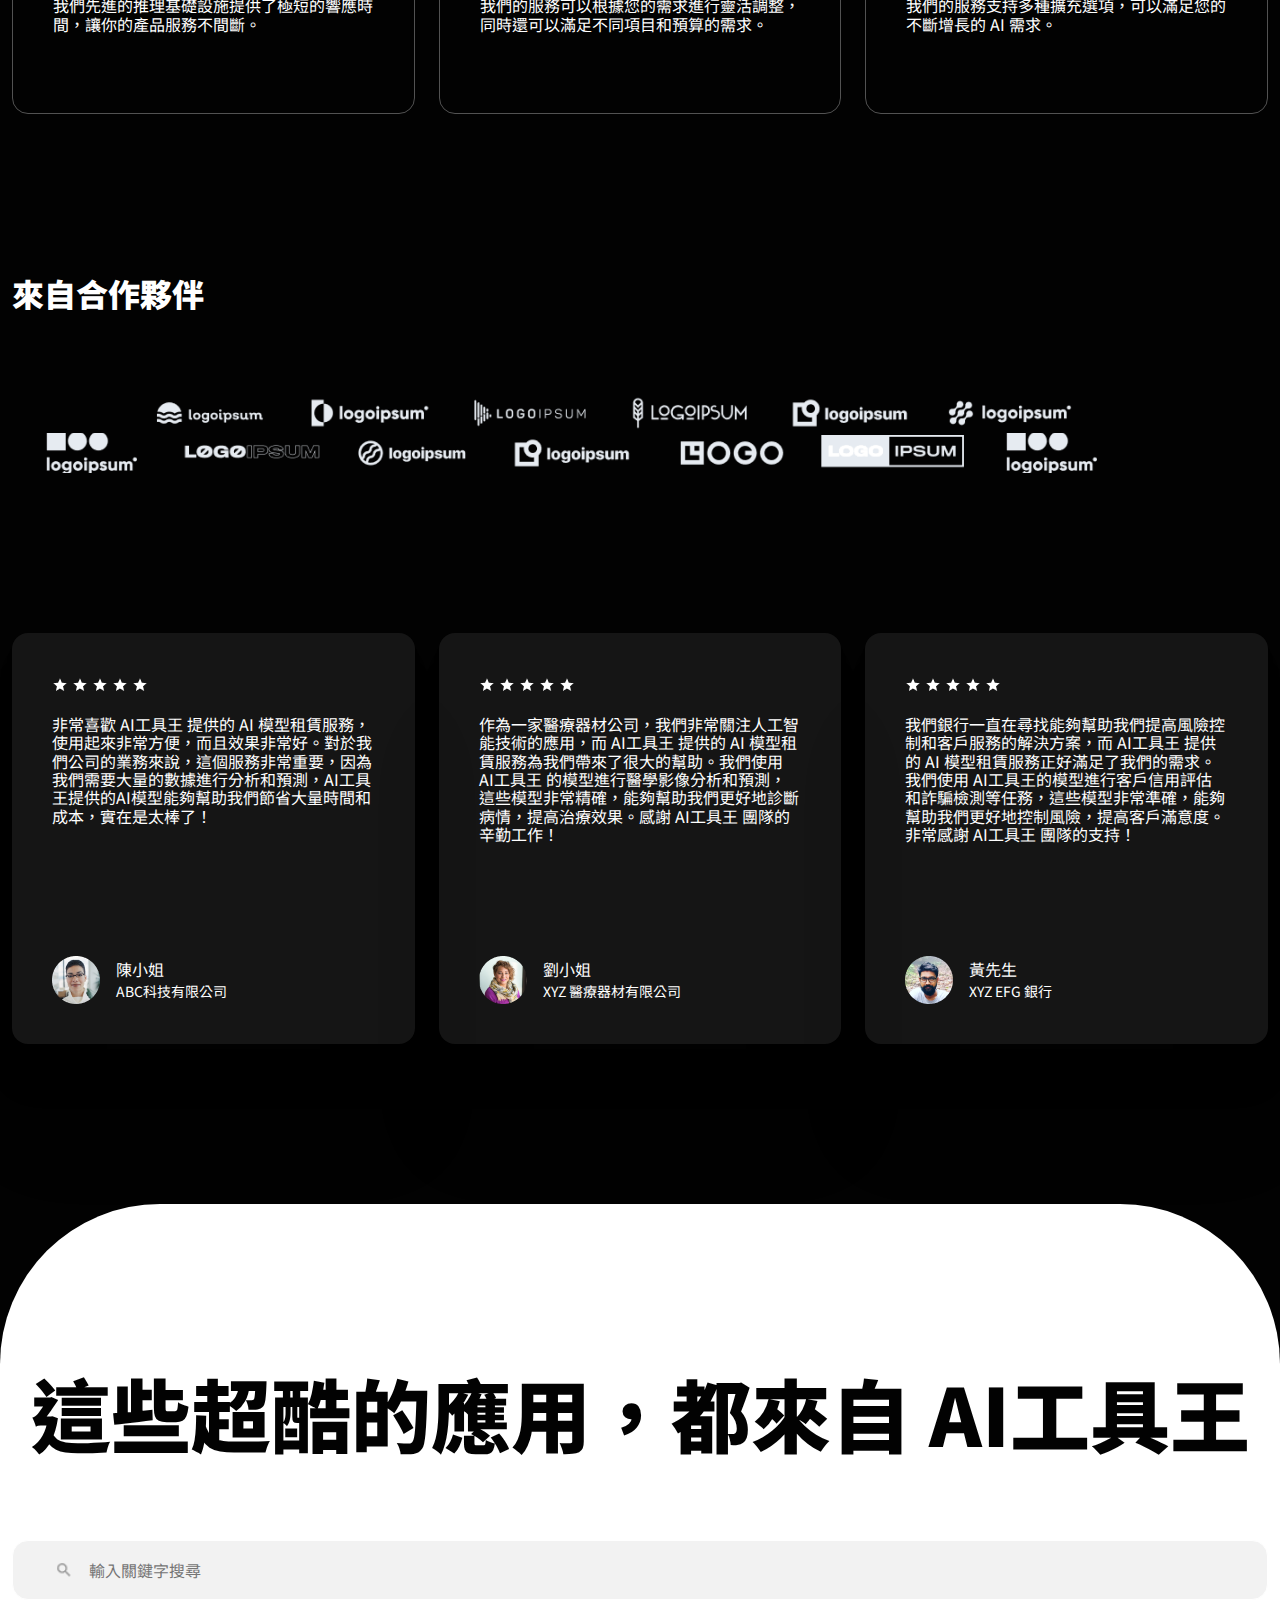
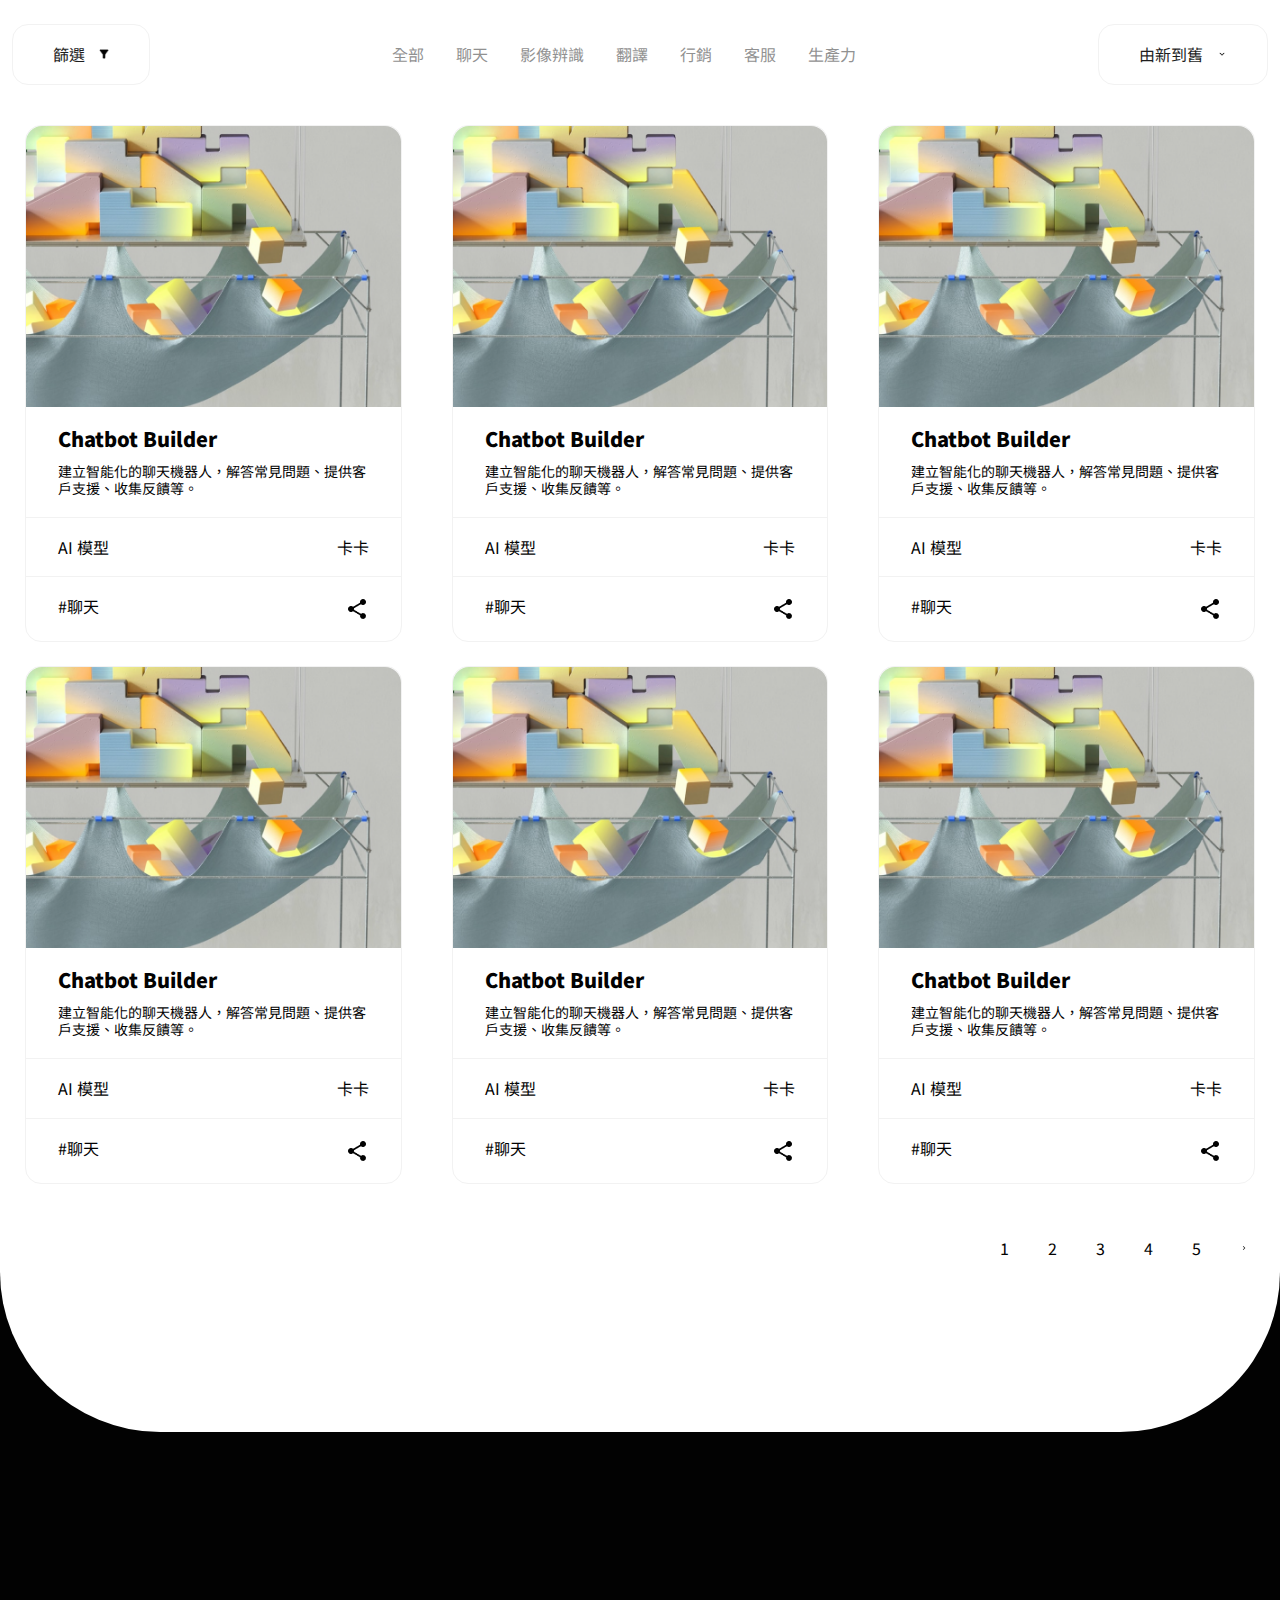
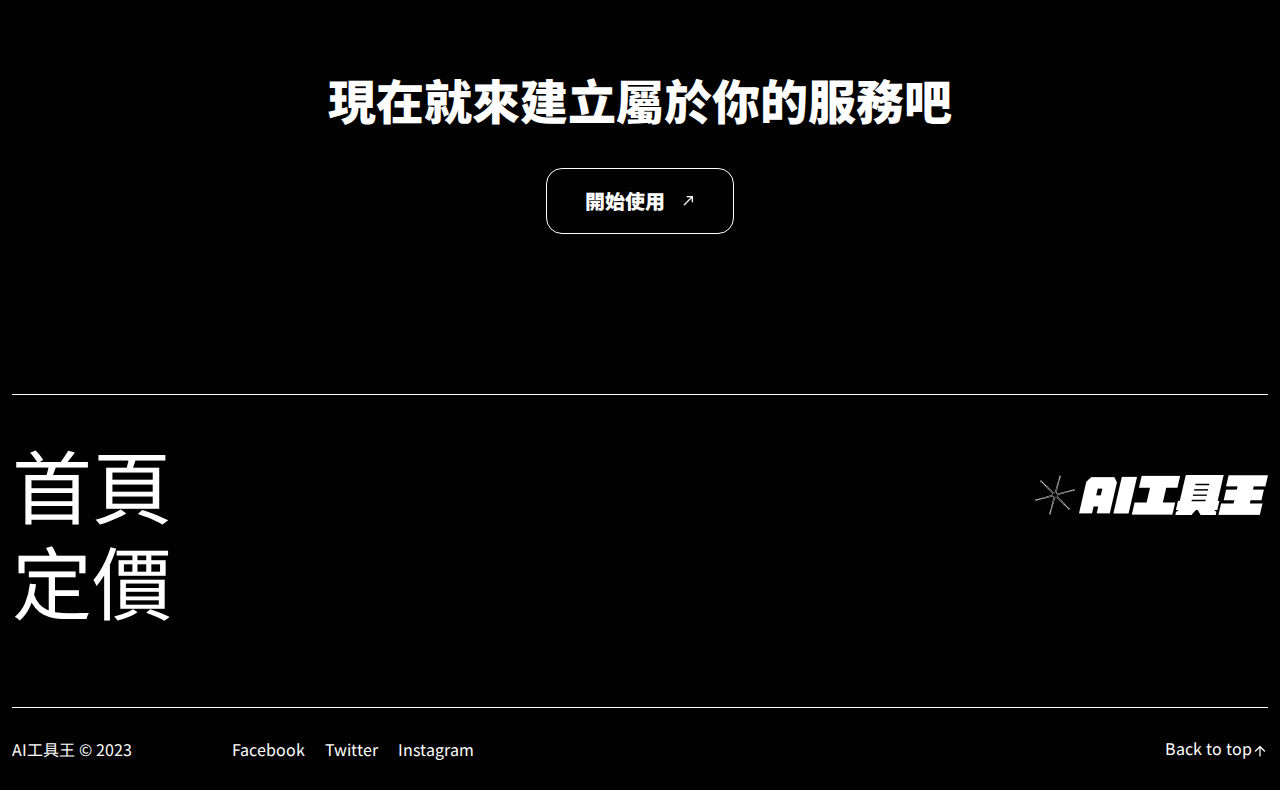
==== commit 0c45260b: "修改card" ====
--- a/index.html
+++ b/index.html
@@ -12,7 +12,7 @@
 <body>
     <!-- header開始 -->
     <header class="w-100 pos-fixed bg-black01" style="z-index: 9999;">
-        <div class="container flex-wrap flex-between pos-relative">
+        <div class="container flex-wrap flex-between flex-y-center pos-relative">
             <h1>
                 <a href="#" class="logo px-20">
                     AI工具王
@@ -108,17 +108,17 @@
                     </div>
                 </div>
                 <ul class="card-group mt-40">
-                    <li class="card px-40 py-80">
+                    <li class="card border-black03 px-40 py-80">
                         <img src="./images/section2/flash on.png" alt="快速">
                         <h3 class="mt-26">快速</h3>
                         <p class="mt-20">我們先進的推理基礎設施提供了極短的響應時間，讓你的產品服務不間斷。</p>
                     </li>
-                    <li class="card px-40 py-80">
+                    <li class="card border-black03 px-40 py-80">
                         <img src="./images/section2/auto awesome.png" alt="靈活">
                         <h3 class="mt-26">靈活</h3>
                         <p class="mt-20">我們的服務可以根據您的需求進行靈活調整，同時還可以滿足不同項目和預算的需求。</p>
                     </li>
-                    <li class="card px-40 py-80">
+                    <li class="card border-black03 px-40 py-80">
                         <img src="./images/section2/library add.png" alt="擴充">
                         <h3 class="mt-26">擴充</h3>
                         <p class="mt-20">我們的服務支持多種擴充選項，可以滿足您的不斷增長的 AI 需求。</p>
@@ -132,7 +132,7 @@
         <section class="mt-160">
             <div class="container flex-wrap">
                 <h3 class="h4-pad h6-mobile">來自合作夥伴</h3>
-                <ul class="gap-20 mt-80">
+                <ul class="overflow-hidden gap-20 mt-80">
                     <li>
                         <ul class="d-flex scroll-style">
                             <li class="ms-118"><img src="./images/section3/1.png"></li>
@@ -163,7 +163,7 @@
         <section class="mt-160">
             <div class="container flex-wrap">
                 <ul class="card-group">
-                    <li class="card p-40">
+                    <li class="card card-partner p-40">
                         <div class="card-img">
                             <span><img src="./images/section4/star.png"></span>
                             <span><img src="./images/section4/star.png"></span>
@@ -186,7 +186,7 @@
                             </ul>
                         </div>
                     </li>
-                    <li class="card p-40">
+                    <li class="card card-partner p-40">
                         <div class="card-img">
                             <span><img src="./images/section4/star.png"></span>
                             <span><img src="./images/section4/star.png"></span>
@@ -209,7 +209,7 @@
                             </ul>
                         </div>
                     </li>
-                    <li class="card p-40">
+                    <li class="card card-partner p-40">
                         <div class="card-img">
                             <span><img src="./images/section4/star.png"></span>
                             <span><img src="./images/section4/star.png"></span>
@@ -239,12 +239,12 @@
         <!-- 各單位區域結束 -->
 
         <!-- 各單位區域開始 -->
-        <section class="section5 bg-white text-color-black01 border-radius160 mt-160">
+        <section class="bg-white text-color-black01 border-radius160 mt-160">
             <div class="container flex-wrap flex-column pt-160 pb-160">
-                <h2 class="title title-bold-sm h1-pad h3-mobile text-mobile-center mb-80"><span
+                <h2 class="title title-bold-sm h1-pad h3-mobile text-center mb-80"><span
                         class="d-mobile-block">這些超酷的應用，</span><span>都來自 AI工具王</span></h2>
-                <div class="search-bar">
-                    <input type="text" placeholder="輸入關鍵字搜尋">
+                <div class="search-bar pos-relative">
+                    <input class="w-100 bg-black06 ps-76 py-20" type="text" placeholder="輸入關鍵字搜尋">
                     <div class="search"></div>
                 </div>
                 <ul class="navbar">
@@ -284,180 +284,96 @@
                         </button>
                     </li>
                 </ul>
-                <ul class="card-group">
-                    <li class="card">
-                        <ul class="card-item">
-                            <li class="card-header">
-                                <img class="card-img" src="./images/section5/1.png" alt="Chatbot Builder">
-                            </li>
-                            <li class="card-text">
-                                <h6 class="pt-8">Chatbot Builder</h6>
-                            </li>
-                            <li class="card-text">
-                                <p class="p-md">建立智能化的聊天機器人，解答常見問題、提供客戶支援、收集反饋等。</p>
-                            </li>
-                            <li>
-                                <ul class="card-footer">
-                                    <li>
-                                        <p class="p-bold">AI 模型</p>
-                                    </li>
-                                    <li>
-                                        <p>卡卡</p>
-                                    </li>
-                                </ul>
-                                <ul class="card-footer">
-                                    <li>
-                                        <p>#聊天</p>
-                                    </li>
-                                    <li><img src="./images/icons/share.png"></li>
-                                </ul>
-                            </li>
-                        </ul>
-                    </li>
-                    <li class="card">
-                        <ul class="card-item">
-                            <li class="card-header">
-                                <img class="card-img" src="./images/section5/2.png" alt="Image Recognition Platform">
-                            </li>
-                            <li class="card-text">
-                                <h6 class="pt-8">Image Recognition Platform</h6>
-                            </li>
-                            <li class="card-text">
-                                <p class="p-md">專業的圖像識別平台，識別圖像、分類、標記等。</p>
-                            </li>
-                            <li>
-                                <ul class="card-footer">
-                                    <li>
-                                        <p class="p-bold">AI 模型</p>
-                                    </li>
-                                    <li>
-                                        <p>杰杰</p>
-                                    </li>
-                                </ul>
-                                <ul class="card-footer">
-                                    <li>
-                                        <p>#影像辨識</p>
-                                    </li>
-                                    <li><img src="./images/icons/share.png"></li>
-                                </ul>
-                            </li>
-                        </ul>
-                    </li>
-                    <li class="card">
-                        <ul class="card-item">
-                            <li class="card-header">
-                                <img class="card-img" src="./images/section5/3.png" alt="Language Translation API">
-                            </li>
-                            <li class="card-text">
-                                <h6 class="pt-8">Language Translation API</h6>
-                            </li>
-                            <li class="card-text">
-                                <p class="p-md">專業的語言翻譯 API，實現文本翻譯功能，支援多種格式的文本。</p>
-                            </li>
-                            <li>
-                                <ul class="card-footer">
-                                    <li>
-                                        <p class="p-bold">AI 模型</p>
-                                    </li>
-                                    <li>
-                                        <p>琪琪</p>
-                                    </li>
-                                </ul>
-                                <ul class="card-footer">
-                                    <li>
-                                        <p>#翻譯</p>
-                                    </li>
-                                    <li><img src="./images/icons/share.png"></li>
-                                </ul>
-                            </li>
-                        </ul>
-                    </li>
-                    <li class="card">
-                        <ul class="card-item">
-                            <li class="card-header">
-                                <img class="card-img" src="./images/section5/4.png" alt="Sentiment Analysis API">
-                            </li>
-                            <li class="card-text">
-                                <h6 class="pt-8">Sentiment Analysis API</h6>
-                            </li>
-                            <li class="card-text">
-                                <p class="p-md">自動識別文本中的情感傾向，包括正向、負向和中性等。適用於情感分析、社交媒體監控、市場調查等。</p>
-                            </li>
-                            <li>
-                                <ul class="card-footer">
-                                    <li>
-                                        <p class="p-bold">AI 模型</p>
-                                    </li>
-                                    <li>
-                                        <p>昊昊</p>
-                                    </li>
-                                </ul>
-                                <ul class="card-footer">
-                                    <li>
-                                        <p>#行銷</p>
-                                    </li>
-                                    <li><img src="./images/icons/share.png"></li>
-                                </ul>
-                            </li>
-                        </ul>
-                    </li>
-                    <li class="card">
-                        <ul class="card-item">
-                            <li class="card-header">
-                                <img class="card-img" src="./images/section5/5.png" alt="Fraud Detection Platform">
-                            </li>
-                            <li class="card-text">
-                                <h6 class="pt-8">Fraud Detection Platform</h6>
-                            </li>
-                            <li class="card-text">
-                                <p class="p-md">預防詐騙活動，適用於銀行、金融、電商等。</p>
-                            </li>
-                            <li>
-                                <ul class="card-footer">
-                                    <li>
-                                        <p class="p-bold">AI 模型</p>
-                                    </li>
-                                    <li>
-                                        <p>卡卡</p>
-                                    </li>
-                                </ul>
-                                <ul class="card-footer">
-                                    <li>
-                                        <p>#客服</p>
-                                    </li>
-                                    <li><img src="./images/icons/share.png"></li>
-                                </ul>
-                            </li>
-                        </ul>
-                    </li>
-                    <li class="card">
-                        <ul class="card-item">
-                            <li class="card-header">
-                                <img class="card-img" src="./images/section5/6.png" alt="Voice Assistant SDK">
-                            </li>
-                            <li class="card-text">
-                                <h6 class="pt-8">Voice Assistant SDK</h6>
-                            </li>
-                            <li class="card-text">
-                                <p class="p-md">通過語音控制應用程式、設備，實現多種功能，例如播放音樂、查詢天氣、發送信息等。</p>
-                            </li>
-                            <li>
-                                <ul class="card-footer">
-                                    <li>
-                                        <p class="p-bold">AI 模型</p>
-                                    </li>
-                                    <li>
-                                        <p>杰杰</p>
-                                    </li>
-                                </ul>
-                                <ul class="card-footer">
-                                    <li>
-                                        <p>#生產力</p>
-                                    </li>
-                                    <li><img src="./images/icons/share.png"></li>
-                                </ul>
-                            </li>
-                        </ul>
+                <ul class="card-group card-ai mt-40">
+                    <li class="card border-black06">
+                        <div class="card-img overflow-hidden">
+                            <img src="images/section5/1.png" alt="Chatbot Builder">
+                        </div>
+                        <h6 class="px-32 pt-20">Chatbot Builder</h6>
+                        <p class="p-md border-bottom-black06 px-32 pt-12 pb-20">建立智能化的聊天機器人，解答常見問題、提供客戶支援、收集反饋等。</p>
+                        <div class="d-flex flex-between border-bottom-black06 px-32 py-20">
+                            <p class="p-bold">AI 模型</p>
+                            <p>卡卡</p>
+                        </div>
+                        <div class="d-flex flex-between px-32 py-20">
+                            <p>#聊天</p>
+                            <img src="./images/icons/share.png">
+                        </div>
+                    </li>
+                    <li class="card border-black06">
+                        <div class="card-img overflow-hidden">
+                            <img src="images/section5/1.png" alt="Chatbot Builder">
+                        </div>
+                        <h6 class="px-32 pt-20">Chatbot Builder</h6>
+                        <p class="p-md border-bottom-black06 px-32 pt-12 pb-20">建立智能化的聊天機器人，解答常見問題、提供客戶支援、收集反饋等。</p>
+                        <div class="d-flex flex-between border-bottom-black06 px-32 py-20">
+                            <p class="p-bold">AI 模型</p>
+                            <p>卡卡</p>
+                        </div>
+                        <div class="d-flex flex-between px-32 py-20">
+                            <p>#聊天</p>
+                            <img src="./images/icons/share.png">
+                        </div>
+                    </li>
+                    <li class="card border-black06">
+                        <div class="card-img overflow-hidden">
+                            <img src="images/section5/1.png" alt="Chatbot Builder">
+                        </div>
+                        <h6 class="px-32 pt-20">Chatbot Builder</h6>
+                        <p class="p-md border-bottom-black06 px-32 pt-12 pb-20">建立智能化的聊天機器人，解答常見問題、提供客戶支援、收集反饋等。</p>
+                        <div class="d-flex flex-between border-bottom-black06 px-32 py-20">
+                            <p class="p-bold">AI 模型</p>
+                            <p>卡卡</p>
+                        </div>
+                        <div class="d-flex flex-between px-32 py-20">
+                            <p>#聊天</p>
+                            <img src="./images/icons/share.png">
+                        </div>
+                    </li>
+                    <li class="card border-black06">
+                        <div class="card-img overflow-hidden">
+                            <img src="images/section5/1.png" alt="Chatbot Builder">
+                        </div>
+                        <h6 class="px-32 pt-20">Chatbot Builder</h6>
+                        <p class="p-md border-bottom-black06 px-32 pt-12 pb-20">建立智能化的聊天機器人，解答常見問題、提供客戶支援、收集反饋等。</p>
+                        <div class="d-flex flex-between border-bottom-black06 px-32 py-20">
+                            <p class="p-bold">AI 模型</p>
+                            <p>卡卡</p>
+                        </div>
+                        <div class="d-flex flex-between px-32 py-20">
+                            <p>#聊天</p>
+                            <img src="./images/icons/share.png">
+                        </div>
+                    </li>
+                    <li class="card border-black06">
+                        <div class="card-img overflow-hidden">
+                            <img src="images/section5/1.png" alt="Chatbot Builder">
+                        </div>
+                        <h6 class="px-32 pt-20">Chatbot Builder</h6>
+                        <p class="p-md border-bottom-black06 px-32 pt-12 pb-20">建立智能化的聊天機器人，解答常見問題、提供客戶支援、收集反饋等。</p>
+                        <div class="d-flex flex-between border-bottom-black06 px-32 py-20">
+                            <p class="p-bold">AI 模型</p>
+                            <p>卡卡</p>
+                        </div>
+                        <div class="d-flex flex-between px-32 py-20">
+                            <p>#聊天</p>
+                            <img src="./images/icons/share.png">
+                        </div>
+                    </li>
+                    <li class="card border-black06">
+                        <div class="card-img overflow-hidden">
+                            <img src="images/section5/1.png" alt="Chatbot Builder">
+                        </div>
+                        <h6 class="px-32 pt-20">Chatbot Builder</h6>
+                        <p class="p-md border-bottom-black06 px-32 pt-12 pb-20">建立智能化的聊天機器人，解答常見問題、提供客戶支援、收集反饋等。</p>
+                        <div class="d-flex flex-between border-bottom-black06 px-32 py-20">
+                            <p class="p-bold">AI 模型</p>
+                            <p>卡卡</p>
+                        </div>
+                        <div class="d-flex flex-between px-32 py-20">
+                            <p>#聊天</p>
+                            <img src="./images/icons/share.png">
+                        </div>
                     </li>
                 </ul>
                 <ul class="pagination">
@@ -475,20 +391,20 @@
         <!-- 各單位區域結束 -->
 
         <!-- 各單位區域開始 -->
-        <section class="section6">
-            <div class="container">
-                <div class="h1 h2-pad h3-mobile">現在就來建立<span class="d-mobile-block">屬於你的服務吧</span></div>
+        <section>
+            <div class="container pt-80">
+                <div class="h1 h2-pad h3-mobile text-center mt-158">現在就來建立<span class="d-mobile-block">屬於你的服務吧</span></div>
                 <a class="slogan" href="#">
                     <h6>開始使用</h6>
                     <div class="call_made"></div>
                 </a>
                 <div class="border-white"></div>
-                <div class="flex-between">
-                    <ul class="py-80">
+                <div class="flex-between flex-mobile-column-reverse flex-mobile-left">
+                    <ul class="pt-40 pb-80">
                         <li class="title-sm h1-mobile"><a href="#">首頁</a></li>
                         <li class="title-sm h1-mobile"><a href="#">定價</a></li>
                     </ul>
-                    <a href="#" class="logo">
+                    <a href="#" class="logo pt-80 mb-40">
                         <img src="./images/header/Union.png">
                         <img src="./images/header/AI_tool_king.png" alt="AI工具王">
                     </a>
@@ -500,8 +416,8 @@
     </div>
     <!-- footer開始 -->
     <footer>
-        <div class="container flex-wrap flex-between flex-mobile-ais">
-            <div class="flex-between gap-100 d-mobile-block">
+        <div class="container flex-wrap flex-between flex-y-center flex-mobile-ais">
+            <div class="flex-between flex-y-center gap-100 d-mobile-block">
                 <div class="copyright pt-mobile-32 pb-mobile-4">AI工具王 © 2023</div>
                 <ul class="society d-flex gap-20">
                     <li><a class="py-32" href="#">Facebook</a></li>
--- a/css/style.css
+++ b/css/style.css
@@ -321,10 +321,15 @@
   display: none;
 }
 
-.flex-wrap, .d-flex, .flex-end, .flex-between, .flex-xy-center, .flex-xy-center, .flex-between {
+.d-flex, .flex-end, .flex-y-center, .flex-xy-center, .flex-between, .flex-wrap {
   display: -webkit-box;
   display: -ms-flexbox;
   display: flex;
+}
+
+.flex-wrap {
+  -ms-flex-wrap: wrap;
+      flex-wrap: wrap;
 }
 
 .flex-between {
@@ -345,7 +350,7 @@
           justify-content: flex-end;
 }
 
-.flex-end, .flex-between, .flex-xy-center {
+.flex-end, .flex-y-center, .flex-xy-center {
   -webkit-box-align: center;
       -ms-flex-align: center;
           align-items: center;
@@ -840,7 +845,6 @@
 .card-group .card {
   width: 416px;
   margin: 0 auto;
-  border: 1px solid #525252;
   border-radius: 16px;
 }
 @media screen and (max-width: 767px) {
@@ -849,6 +853,20 @@
     margin-top: 12px;
   }
 }
+.card-group .card-img {
+  width: 100%;
+  border-radius: 16px 16px 0px 0px;
+}
+.card-group .card-img img {
+  -webkit-transition: -webkit-transform 0.8s;
+  transition: -webkit-transform 0.8s;
+  transition: transform 0.8s;
+  transition: transform 0.8s, -webkit-transform 0.8s;
+}
+.card-group .card-img img:hover {
+  -webkit-transform: scale(1.2);
+          transform: scale(1.2);
+}
 
 .container {
   max-width: 1320px;
@@ -868,11 +886,6 @@
 
 .w-100 {
   width: 100%;
-}
-
-.flex-wrap {
-  -ms-flex-wrap: wrap;
-      flex-wrap: wrap;
 }
 
 .flex-column {
@@ -882,6 +895,23 @@
           flex-direction: column;
 }
 
+@media screen and (max-width: 767px) {
+  .flex-mobile-column-reverse {
+    -webkit-box-orient: vertical;
+    -webkit-box-direction: reverse;
+        -ms-flex-direction: column-reverse;
+            flex-direction: column-reverse;
+  }
+}
+
+@media screen and (max-width: 767px) {
+  .flex-mobile-left {
+    -webkit-box-align: start;
+        -ms-flex-align: start;
+            align-items: start;
+  }
+}
+
 @media screen and (max-width: 992px) {
   .d-pad-block {
     display: block;
@@ -932,12 +962,16 @@
   position: absolute;
 }
 
+.overflow-hidden {
+  overflow: hidden;
+}
+
 .bg-black01 {
   background: #020202;
 }
 
-.bg-black02 {
-  background: #1E1E1E;
+.bg-black06 {
+  background: #F2F2F2;
 }
 
 .bg-white {
@@ -954,8 +988,20 @@
   background-color: #FFFFFF;
 }
 
+.border-bottom-black06 {
+  border-bottom: 1px solid #F2F2F2;
+}
+
 .border-radius160 {
   border-radius: 160px;
+}
+
+.border-black03 {
+  border: 1px solid #525252;
+}
+
+.border-black06 {
+  border: 1px solid #F2F2F2;
 }
 
 button {
@@ -970,6 +1016,18 @@
   border-radius: 16px;
 }
 
+input {
+  border-radius: 16px;
+  border: 1px solid #FFFFFF;
+}
+input:focus {
+  outline: none;
+  border-style: solid;
+  border-color: #03a9f4;
+  -webkit-box-shadow: 0 0 15px #03a9f4;
+          box-shadow: 0 0 15px #03a9f4;
+}
+
 .btn-dark {
   background: #1E1E1E;
   color: #FFFFFF;
@@ -992,12 +1050,6 @@
   text-align: center;
 }
 
-@media screen and (max-width: 767px) {
-  .text-mobile-center {
-    text-align: center;
-  }
-}
-
 .ms-16 {
   margin-left: 16px;
 }
@@ -1038,16 +1090,28 @@
   margin-top: 120px;
 }
 
+.mt-158 {
+  margin-top: 158px;
+}
+
 .mt-160 {
   margin-top: 160px;
 }
 
+.mb-40 {
+  margin-bottom: 40px;
+}
+
 .mb-80 {
   margin-bottom: 80px;
 }
 
 .p-40 {
   padding: 40px;
+}
+
+.ps-76 {
+  padding-left: 76px;
 }
 
 .pe-14 {
@@ -1069,6 +1133,11 @@
   padding-right: 20px;
 }
 
+.px-32 {
+  padding-left: 32px;
+  padding-right: 32px;
+}
+
 .px-40 {
   padding-left: 40px;
   padding-right: 40px;
@@ -1078,16 +1147,45 @@
   padding-top: 8px;
 }
 
+.pt-12 {
+  padding-top: 12px;
+}
+
+.pt-20 {
+  padding-top: 20px;
+}
+
 .pt-36 {
   padding-top: 36px;
 }
 
+.pt-40 {
+  padding-top: 40px;
+}
+
+.pt-80 {
+  padding-top: 80px;
+}
+
 .pt-160 {
   padding-top: 160px;
 }
 
+.pb-20 {
+  padding-bottom: 20px;
+}
+
+.pb-80 {
+  padding-bottom: 80px;
+}
+
 .pb-160 {
   padding-bottom: 160px;
+}
+
+.py-20 {
+  padding-top: 20px;
+  padding-bottom: 20px;
 }
 
 .py-28 {
@@ -1103,6 +1201,10 @@
 .py-36 {
   padding-top: 36px;
   padding-bottom: 36px;
+}
+
+.pt-80 {
+  padding-top: 80px;
 }
 
 .py-80 {
@@ -1280,25 +1382,7 @@
   min-width: 160px;
   height: 40px;
 }
-
-.section5 input {
-  width: 100%;
-  background: #F2F2F2;
-  padding: 20px 0px 20px 76px;
-  border-radius: 16px;
-  border: 1px solid #FFFFFF;
-}
-.section5 input:focus {
-  outline: none;
-  border-style: solid;
-  border-color: #03a9f4;
-  -webkit-box-shadow: 0 0 15px #03a9f4;
-          box-shadow: 0 0 15px #03a9f4;
-}
-.section5 .search-bar {
-  position: relative;
-}
-.section5 .search {
+.index .search {
   width: 18px;
   height: 18px;
   background-color: #919191;
@@ -1312,7 +1396,7 @@
   -webkit-transform: translateY(-9px);
           transform: translateY(-9px);
 }
-.section5 .navbar {
+.index .navbar {
   margin-top: 24px;
   display: -webkit-box;
   display: -ms-flexbox;
@@ -1324,7 +1408,7 @@
       -ms-flex-align: center;
           align-items: center;
 }
-.section5 .navbar button {
+.index .navbar button {
   border: 1px solid #F2F2F2;
   text-align: center;
   display: -webkit-box;
@@ -1334,7 +1418,7 @@
       -ms-flex-align: center;
           align-items: center;
 }
-.section5 .navbar button:hover .mask-filter {
+.index .navbar button:hover .mask-filter {
   width: 10px;
   height: 10px;
   background-color: #FFFFFF;
@@ -1343,7 +1427,7 @@
   -webkit-mask-size: contain;
   mask-size: contain;
 }
-.section5 .navbar button:hover .mask-order {
+.index .navbar button:hover .mask-order {
   width: 10px;
   height: 10px;
   background-color: #FFFFFF;
@@ -1352,7 +1436,7 @@
   -webkit-mask-size: contain;
   mask-size: contain;
 }
-.section5 .navbar .mask-filter {
+.index .navbar .mask-filter {
   width: 10px;
   height: 10px;
   background-color: #020202;
@@ -1361,7 +1445,7 @@
   -webkit-mask-size: contain;
   mask-size: contain;
 }
-.section5 .navbar .mask-order {
+.index .navbar .mask-order {
   width: 10px;
   height: 10px;
   width: 10px;
@@ -1372,75 +1456,55 @@
   -webkit-mask-size: contain;
   mask-size: contain;
 }
-.section5 .navbar .list {
+.index .navbar .list {
   display: -webkit-box;
   display: -ms-flexbox;
   display: flex;
 }
 @media screen and (max-width: 992px) {
-  .section5 .navbar .list {
+  .index .navbar .list {
     display: none;
   }
 }
-.section5 .navbar .list a {
+.index .navbar .list a {
   padding: 8px 16px;
   color: #919191;
 }
-.section5 .navbar .list a:hover {
+.index .navbar .list a:hover {
   color: #020202;
   font-weight: 700;
   background-color: #F2F2F2;
   border-radius: 16px;
 }
-.section5 .card-group {
-  -webkit-box-pack: justify;
-      -ms-flex-pack: justify;
-          justify-content: space-between;
-}
-.section5 .card {
-  width: 33.33%;
-  border: 1px solid #F2F2F2;
-  border-radius: 16px;
-  margin-top: 40px;
-}
-.section5 .card-header {
-  width: 100%;
-  overflow: hidden;
-  border-radius: 16px 16px 0px 0px;
-}
-.section5 .card-img {
-  width: 100%;
-  -webkit-transition: -webkit-transform 0.8s;
-  transition: -webkit-transform 0.8s;
-  transition: transform 0.8s;
-  transition: transform 0.8s, -webkit-transform 0.8s;
-}
-.section5 .card-img:hover {
-  -webkit-transform: scale(1.2);
-          transform: scale(1.2);
-}
-.section5 .card-text {
-  padding: 12px 32px;
-}
-.section5 .card-text p {
-  color: #525252;
-}
-.section5 .card-footer {
+.index .card-partner {
+  background: rgba(255, 255, 255, 0.0784313725);
+  -webkit-box-shadow: 0px 100px 80px rgba(18, 18, 18, 0.07), 0px 41.7776px 33.4221px rgba(18, 18, 18, 0.0503198), 0px 22.3363px 17.869px rgba(18, 18, 18, 0.0417275), 0px 12.5216px 10.0172px rgba(18, 18, 18, 0.035), 0px 6.6501px 5.32008px rgba(18, 18, 18, 0.0282725), 0px 2.76726px 2.21381px rgba(18, 18, 18, 0.0196802);
+          box-shadow: 0px 100px 80px rgba(18, 18, 18, 0.07), 0px 41.7776px 33.4221px rgba(18, 18, 18, 0.0503198), 0px 22.3363px 17.869px rgba(18, 18, 18, 0.0417275), 0px 12.5216px 10.0172px rgba(18, 18, 18, 0.035), 0px 6.6501px 5.32008px rgba(18, 18, 18, 0.0282725), 0px 2.76726px 2.21381px rgba(18, 18, 18, 0.0196802);
+}
+.index .card-ai {
   display: -webkit-box;
   display: -ms-flexbox;
   display: flex;
-  -webkit-box-align: center;
-      -ms-flex-align: center;
-          align-items: center;
-  -webkit-box-pack: justify;
-      -ms-flex-pack: justify;
-          justify-content: space-between;
-  border-top: 1px solid #F2F2F2;
-}
-.section5 .card-footer li {
-  padding: 10px 32px;
-}
-.section5 .pagination {
+  -ms-flex-wrap: wrap;
+      flex-wrap: wrap;
+}
+.index .card-ai .card {
+  width: 30%;
+}
+@media screen and (max-width: 992px) {
+  .index .card-ai .card {
+    width: 45%;
+  }
+}
+@media screen and (max-width: 767px) {
+  .index .card-ai .card {
+    width: 100%;
+  }
+}
+.index .card-ai .card-img img {
+  width: 100%;
+}
+.index .pagination {
   display: -webkit-box;
   display: -ms-flexbox;
   display: flex;
@@ -1452,19 +1516,19 @@
           align-items: center;
   margin-top: 40px;
 }
-.section5 .pagination a {
+.index .pagination a {
   width: 48px;
   height: 48px;
   line-height: 48px;
   text-align: center;
   vertical-align: middle;
 }
-.section5 .pagination a:hover {
+.index .pagination a:hover {
   color: #FFFFFF;
   background: #020202;
   border-radius: 16px;
 }
-.section5 .pagination a:hover .arrow-right {
+.index .pagination a:hover .arrow-right {
   width: 8px;
   height: 8px;
   background-color: #FFFFFF;
@@ -1473,10 +1537,10 @@
   -webkit-mask-size: contain;
   mask-size: contain;
 }
-.section5 .pagination .arrow-right-a {
+.index .pagination .arrow-right-a {
   position: relative;
 }
-.section5 .pagination .arrow-right {
+.index .pagination .arrow-right {
   width: 8px;
   height: 8px;
   background-color: #020202;
@@ -1488,12 +1552,7 @@
   top: 20px;
   left: 20px;
 }
-
-.section6 .h1 {
-  text-align: center;
-  margin-top: 158px;
-}
-.section6 .slogan {
+.index .slogan {
   width: 188px;
   text-align: center;
   margin: 40px auto 160px auto;
@@ -1510,7 +1569,7 @@
       -ms-flex-pack: center;
           justify-content: center;
 }
-.section6 .slogan .call_made {
+.index .slogan .call_made {
   width: 15px;
   height: 15px;
   background-color: white;
@@ -1520,11 +1579,11 @@
   mask-size: contain;
   margin-left: 16px;
 }
-.section6 .slogan:hover {
+.index .slogan:hover {
   color: #020202;
   background: white;
 }
-.section6 .slogan:hover .call_made {
+.index .slogan:hover .call_made {
   width: 15px;
   height: 15px;
   background-color: #020202;
@@ -1533,27 +1592,9 @@
   -webkit-mask-size: contain;
   mask-size: contain;
 }
-.section6 .slogan h6 {
+.index .slogan h6 {
   display: inline;
 }
-.section6 .slogan img {
+.index .slogan img {
   margin-left: 16px;
-}
-.section6 .container {
-  -webkit-box-orient: horizontal;
-  -webkit-box-direction: reverse;
-      -ms-flex-direction: row-reverse;
-          flex-direction: row-reverse;
-  -webkit-box-pack: justify;
-      -ms-flex-pack: justify;
-          justify-content: space-between;
-  padding-top: 80px;
-}
-@media screen and (max-width: 767px) {
-  .section6 .container {
-    display: block;
-  }
-}
-.section6 .logo {
-  margin-bottom: 40px;
 }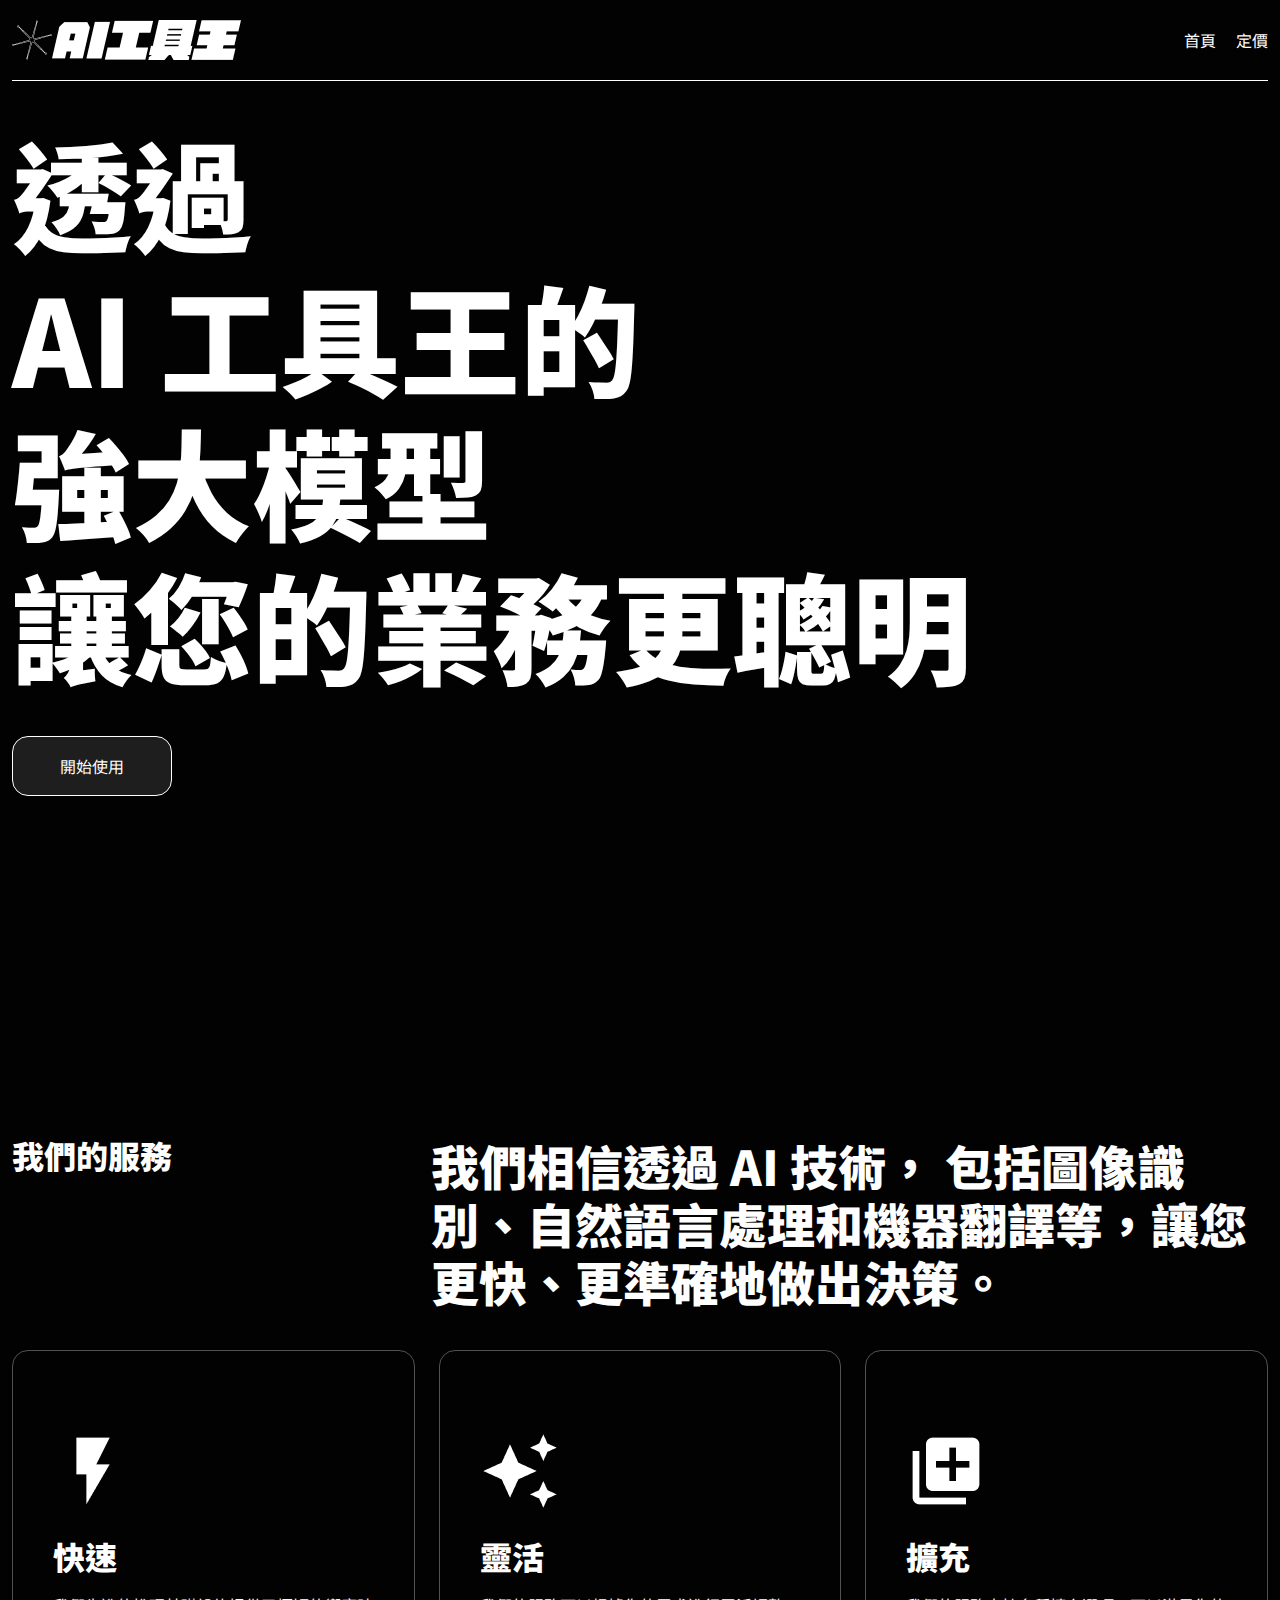
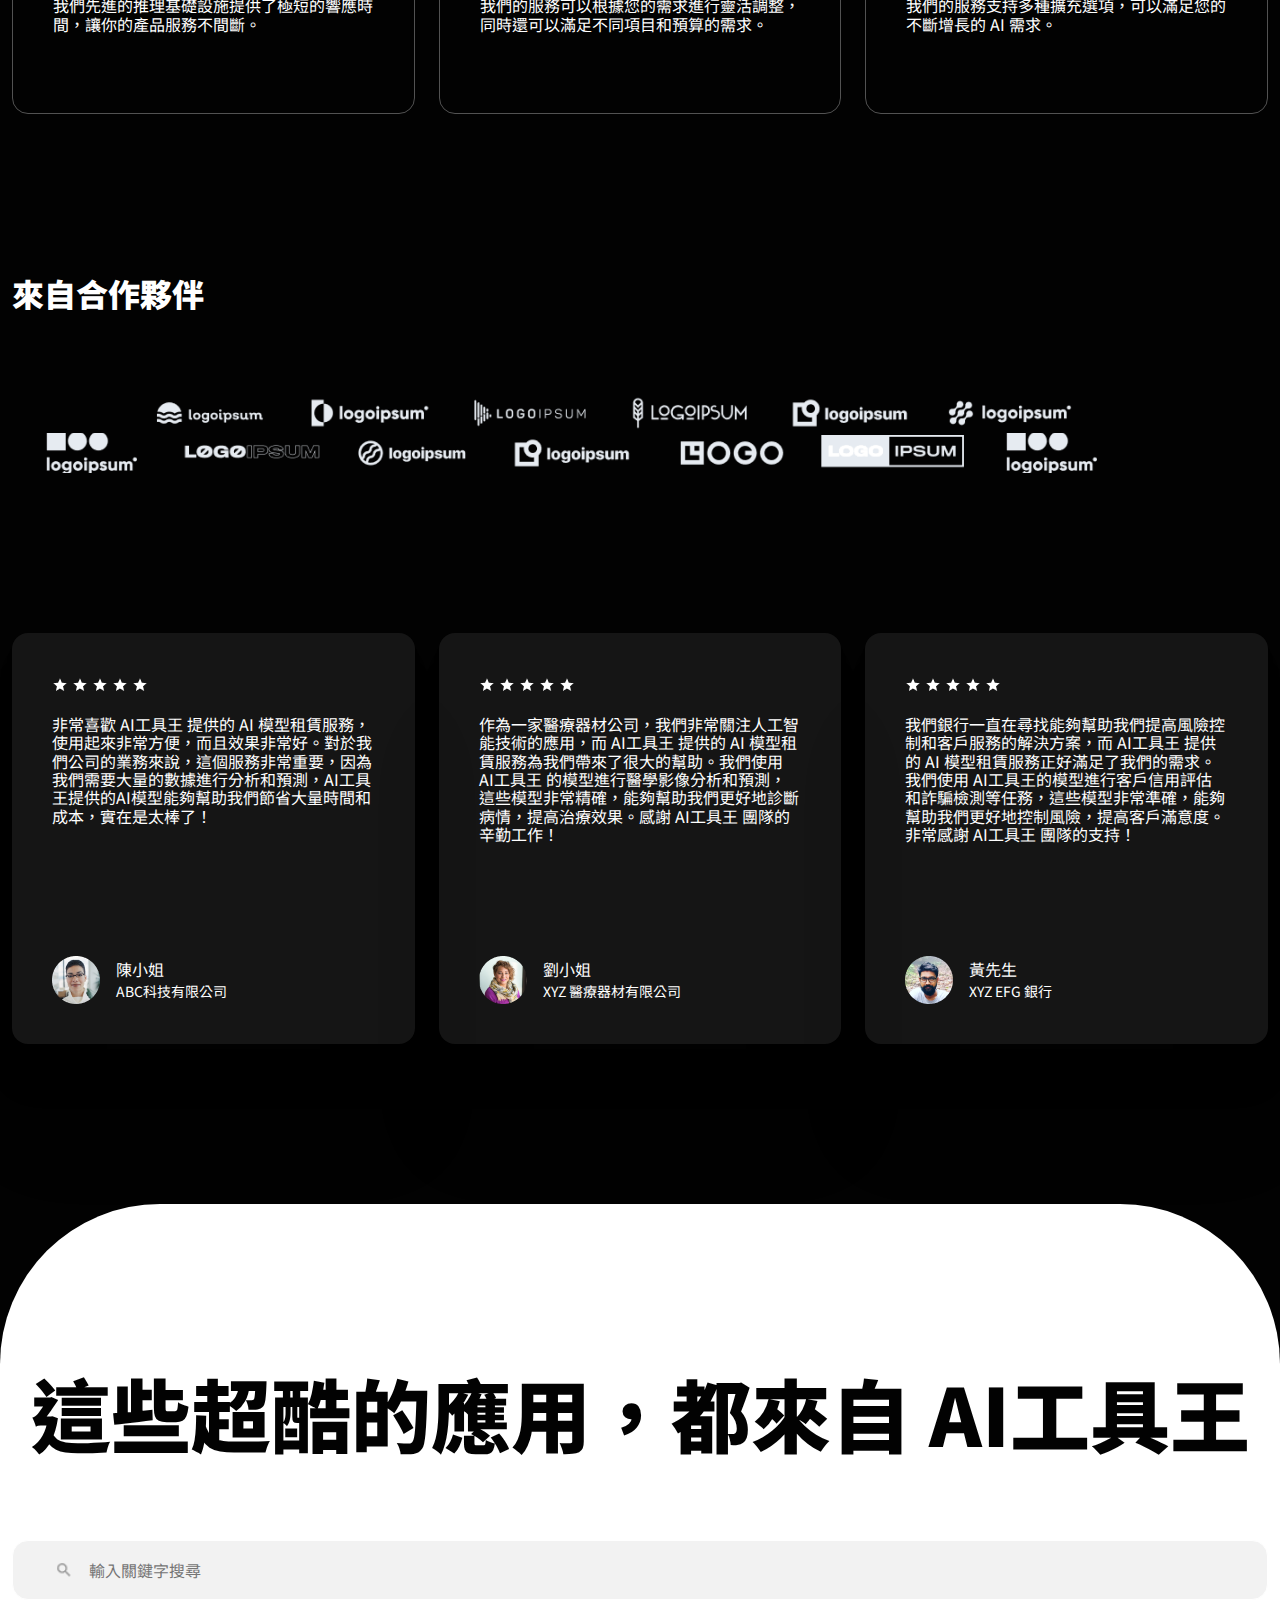
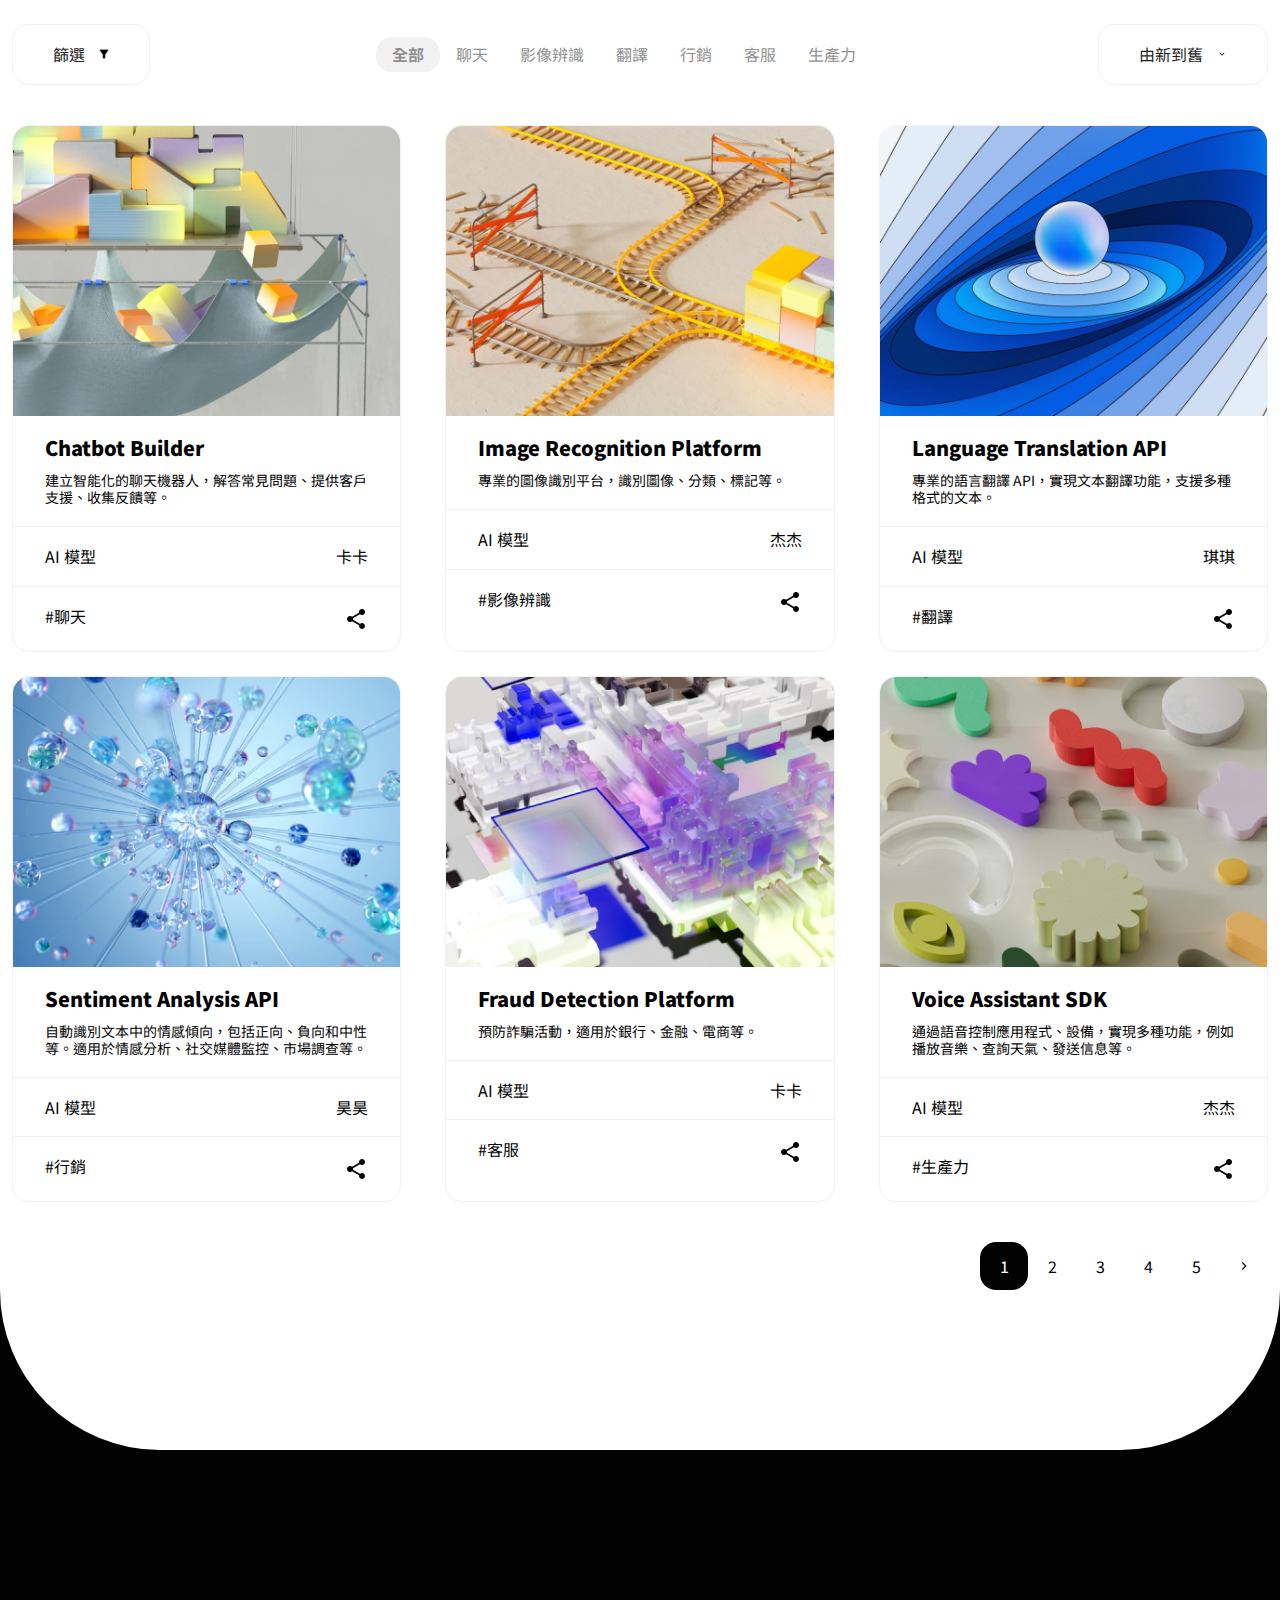
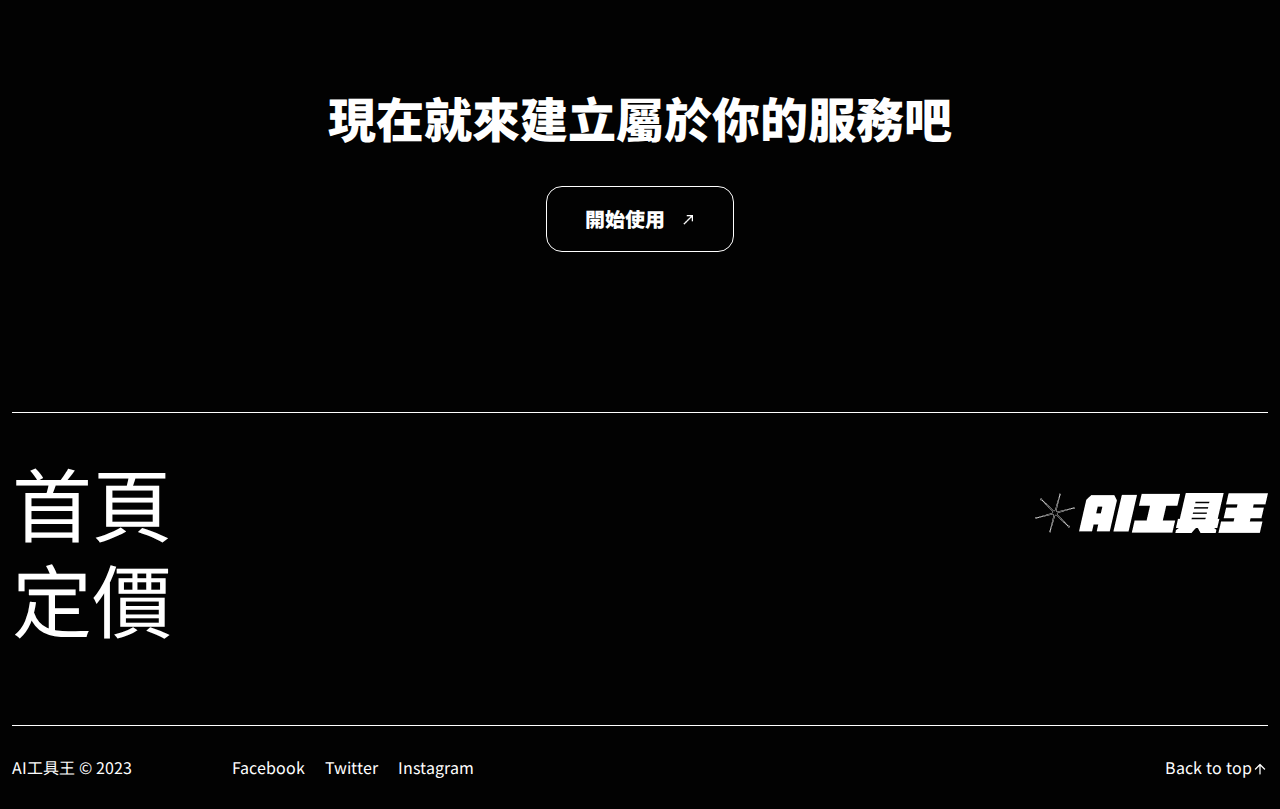
==== commit e364d672: "更改程式" ====
--- a/index.html
+++ b/index.html
@@ -65,6 +65,8 @@
         </div>
     </header>
     <!-- header結束 -->
+
+    <!-- 首頁部分開始 -->
     <div class="index">
         <!-- 各單位區域開始 -->
         <section class="pos-relative bg-black01" style="z-index: 99;">
@@ -84,7 +86,7 @@
 
         <!-- 各單位區域開始 -->
         <section>
-            <div class="container flex-wrap flex-end">
+            <div class="container flex-wrap flex-end flex-y-center">
                 <div class="animation pos-relative">
                     <img class="animation-left" src="./images/section1/avatar3.png">
                     <img class="animation-middle" src="./images/section1/avatar3.png">
@@ -102,23 +104,23 @@
                         <h3 class="h4-pad h6-mobile mb-mobile-24">我們的服務</h3>
                     </div>
                     <div class="flex-2">
-                        <div class="h1 h2-pad h3-mobile">我們相信透過 AI 技術，
+                        <p class="h1 h2-pad h3-mobile">我們相信透過 AI 技術，
                             包括圖像識別、自然語言處理和機器翻譯等，讓您更快、更準確地做出決策。
-                        </div>
+                        </p>
                     </div>
                 </div>
                 <ul class="card-group mt-40">
-                    <li class="card border-black03 px-40 py-80">
+                    <li class="card border-black03 px-40 px-mobile-20 py-80">
                         <img src="./images/section2/flash on.png" alt="快速">
                         <h3 class="mt-26">快速</h3>
                         <p class="mt-20">我們先進的推理基礎設施提供了極短的響應時間，讓你的產品服務不間斷。</p>
                     </li>
-                    <li class="card border-black03 px-40 py-80">
+                    <li class="card border-black03 px-40 px-mobile-20 py-80">
                         <img src="./images/section2/auto awesome.png" alt="靈活">
                         <h3 class="mt-26">靈活</h3>
                         <p class="mt-20">我們的服務可以根據您的需求進行靈活調整，同時還可以滿足不同項目和預算的需求。</p>
                     </li>
-                    <li class="card border-black03 px-40 py-80">
+                    <li class="card border-black03 px-40 px-mobile-20 py-80">
                         <img src="./images/section2/library add.png" alt="擴充">
                         <h3 class="mt-26">擴充</h3>
                         <p class="mt-20">我們的服務支持多種擴充選項，可以滿足您的不斷增長的 AI 需求。</p>
@@ -171,7 +173,7 @@
                             <span><img src="./images/section4/star.png"></span>
                             <span><img src="./images/section4/star.png"></span>
                         </div>
-                        <p class="mt-22" style="min-height: 215px;">非常喜歡 AI工具王 提供的 AI
+                        <p class="card-text mt-22">非常喜歡 AI工具王 提供的 AI
                             模型租賃服務，使用起來非常方便，而且效果非常好。對於我們公司的業務來說，這個服務非常重要，因為我們需要大量的數據進行分析和預測，AI工具王提供的AI模型能夠幫助我們節省大量時間和成本，實在是太棒了！
                         </p>
                         <div class="card-footer d-flex mt-26" style="align-items: center">
@@ -194,7 +196,7 @@
                             <span><img src="./images/section4/star.png"></span>
                             <span><img src="./images/section4/star.png"></span>
                         </div>
-                        <p class="mt-22" style="min-height: 215px;">作為一家醫療器材公司，我們非常關注人工智能技術的應用，而 AI工具王 提供的 AI
+                        <p class="card-text mt-22">作為一家醫療器材公司，我們非常關注人工智能技術的應用，而 AI工具王 提供的 AI
                             模型租賃服務為我們帶來了很大的幫助。我們使用 AI工具王 的模型進行醫學影像分析和預測，這些模型非常精確，能夠幫助我們更好地診斷病情，提高治療效果。感謝 AI工具王 團隊的辛勤工作！
                         </p>
                         <div class="card-footer d-flex mt-26" style="align-items: center">
@@ -217,7 +219,7 @@
                             <span><img src="./images/section4/star.png"></span>
                             <span><img src="./images/section4/star.png"></span>
                         </div>
-                        <p class="mt-22" style="min-height: 215px;">我們銀行一直在尋找能夠幫助我們提高風險控制和客戶服務的解決方案，而 AI工具王 提供的 AI
+                        <p class="card-text mt-22">我們銀行一直在尋找能夠幫助我們提高風險控制和客戶服務的解決方案，而 AI工具王 提供的 AI
                             模型租賃服務正好滿足了我們的需求。我們使用 AI工具王的模型進行客戶信用評估和詐騙檢測等任務，這些模型非常準確，能夠幫助我們更好地控制風險，提高客戶滿意度。非常感謝 AI工具王
                             團隊的支持！
                         </p>
@@ -239,24 +241,42 @@
         <!-- 各單位區域結束 -->
 
         <!-- 各單位區域開始 -->
-        <section class="bg-white text-color-black01 border-radius160 mt-160">
-            <div class="container flex-wrap flex-column pt-160 pb-160">
-                <h2 class="title title-bold-sm h1-pad h3-mobile text-center mb-80"><span
+        <section class="bg-white text-color-black01 border-radius160 border-mobile-radius20 mt-160">
+            <div class="container flex-wrap flex-column pt-160 pt-mobile-80 pb-160">
+                <h2 class="title title-bold-sm h1-pad h3-mobile text-center mb-80 mb-mobile-32"><span
                         class="d-mobile-block">這些超酷的應用，</span><span>都來自 AI工具王</span></h2>
                 <div class="search-bar pos-relative">
                     <input class="w-100 bg-black06 ps-76 py-20" type="text" placeholder="輸入關鍵字搜尋">
                     <div class="search"></div>
                 </div>
-                <ul class="navbar">
-                    <li>
-                        <button class="filter btn-light"><span class="pe-14">篩選</span>
+                <ul class="navbar flex-between flex-y-center mt-24">
+                    <li class="order-filter pos-relative">
+                        <button class="filter btn-light">
+                            <span class="pe-14">篩選</span>
                             <div class="mask-filter"></div>
                         </button>
-                    </li>
-                    <li>
-                        <ul class="list">
-                            <li>
-                                <a href="#">全部</a>
+                        <ul class="option option-filter bg-white py-20">
+                            <li class="option-item text-color-black04 px-40 py-8">AI 模型</li>
+                            <li class="option-item px-40 py-8">所有模型</li>
+                            <li class="option-item px-40 py-8">卡卡</li>
+                            <li class="option-item px-40 py-8">杰杰</li>
+                            <li class="option-item px-40 py-8">琪琪</li>
+                            <li class="option-item px-40 py-8">昊昊</li>
+                            <div class="border-black06 mt-16"></div>
+                            <li class="option-item text-color-black04 px-40 py-8">類型</li>
+                            <li class="option-item px-40 py-8">所有類型</li>
+                            <li class="option-item px-40 py-8">聊天</li>
+                            <li class="option-item px-40 py-8">影像辨識</li>
+                            <li class="option-item px-40 py-8">翻譯</li>
+                            <li class="option-item px-40 py-8">行銷</li>
+                            <li class="option-item px-40 py-8">客服</li>
+                            <li class="option-item px-40 py-8">生產力</li>
+                        </ul>
+                    </li>
+                    <li class="order-list">
+                        <ul class="list mt-pad-16">
+                            <li>
+                                <a class="active" href="#">全部</a>
                             </li>
                             <li>
                                 <a href="#">聊天</a>
@@ -278,10 +298,15 @@
                             </li>
                         </ul>
                     </li>
-                    <li>
-                        <button class="order btn-light"><span class="pe-14">由新到舊</span>
+                    <li class="order-sort pos-relative">
+                        <button class="sort btn-light">
+                            <span class="pe-14">由新到舊</span>
                             <div class="mask-order"></div>
                         </button>
+                        <ul class="option option-sort bg-white py-20">
+                            <li class="option-item px-40 py-8">由新到舊</li>
+                            <li class="option-item px-40 py-8">由舊到新</li>
+                        </ul>
                     </li>
                 </ul>
                 <ul class="card-group card-ai mt-40">
@@ -289,7 +314,7 @@
                         <div class="card-img overflow-hidden">
                             <img src="images/section5/1.png" alt="Chatbot Builder">
                         </div>
-                        <h6 class="px-32 pt-20">Chatbot Builder</h6>
+                        <h3 class="fz-6 bold-900 px-32 pt-20">Chatbot Builder</h3>
                         <p class="p-md border-bottom-black06 px-32 pt-12 pb-20">建立智能化的聊天機器人，解答常見問題、提供客戶支援、收集反饋等。</p>
                         <div class="d-flex flex-between border-bottom-black06 px-32 py-20">
                             <p class="p-bold">AI 模型</p>
@@ -297,87 +322,87 @@
                         </div>
                         <div class="d-flex flex-between px-32 py-20">
                             <p>#聊天</p>
-                            <img src="./images/icons/share.png">
-                        </div>
-                    </li>
-                    <li class="card border-black06">
-                        <div class="card-img overflow-hidden">
-                            <img src="images/section5/1.png" alt="Chatbot Builder">
-                        </div>
-                        <h6 class="px-32 pt-20">Chatbot Builder</h6>
-                        <p class="p-md border-bottom-black06 px-32 pt-12 pb-20">建立智能化的聊天機器人，解答常見問題、提供客戶支援、收集反饋等。</p>
+                            <a href="#"><img src="./images/icons/share.png"></a>
+                        </div>
+                    </li>
+                    <li class="card border-black06">
+                        <div class="card-img overflow-hidden">
+                            <img src="images/section5/2.png" alt="Image Recognition Platform">
+                        </div>
+                        <h3 class="fz-6 bold-900 px-32 pt-20">Image Recognition Platform</h3>
+                        <p class="p-md border-bottom-black06 px-32 pt-12 pb-20">專業的圖像識別平台，識別圖像、分類、標記等。</p>
+                        <div class="d-flex flex-between border-bottom-black06 px-32 py-20">
+                            <p class="p-bold">AI 模型</p>
+                            <p>杰杰</p>
+                        </div>
+                        <div class="d-flex flex-between px-32 py-20">
+                            <p>#影像辨識</p>
+                            <a href="#"><img src="./images/icons/share.png"></a>
+                        </div>
+                    </li>
+                    <li class="card border-black06">
+                        <div class="card-img overflow-hidden">
+                            <img src="images/section5/3.png" alt="Language Translation API">
+                        </div>
+                        <h3 class="fz-6 bold-900 px-32 pt-20">Language Translation API</h3>
+                        <p class="p-md border-bottom-black06 px-32 pt-12 pb-20">專業的語言翻譯 API，實現文本翻譯功能，支援多種格式的文本。</p>
+                        <div class="d-flex flex-between border-bottom-black06 px-32 py-20">
+                            <p class="p-bold">AI 模型</p>
+                            <p>琪琪</p>
+                        </div>
+                        <div class="d-flex flex-between px-32 py-20">
+                            <p>#翻譯</p>
+                            <a href="#"><img src="./images/icons/share.png"></a>
+                        </div>
+                    </li>
+                    <li class="card border-black06">
+                        <div class="card-img overflow-hidden">
+                            <img src="images/section5/4.png" alt="Sentiment Analysis API">
+                        </div>
+                        <h3 class="fz-6 bold-900 px-32 pt-20">Sentiment Analysis API</h3>
+                        <p class="p-md border-bottom-black06 px-32 pt-12 pb-20">自動識別文本中的情感傾向，包括正向、負向和中性等。適用於情感分析、社交媒體監控、市場調查等。</p>
+                        <div class="d-flex flex-between border-bottom-black06 px-32 py-20">
+                            <p class="p-bold">AI 模型</p>
+                            <p>昊昊</p>
+                        </div>
+                        <div class="d-flex flex-between px-32 py-20">
+                            <p>#行銷</p>
+                            <a href="#"><img src="./images/icons/share.png"></a>
+                        </div>
+                    </li>
+                    <li class="card border-black06">
+                        <div class="card-img overflow-hidden">
+                            <img src="images/section5/5.png" alt="Fraud Detection Platform">
+                        </div>
+                        <h3 class="fz-6 bold-900 px-32 pt-20">Fraud Detection Platform</h3>
+                        <p class="p-md border-bottom-black06 px-32 pt-12 pb-20">預防詐騙活動，適用於銀行、金融、電商等。</p>
                         <div class="d-flex flex-between border-bottom-black06 px-32 py-20">
                             <p class="p-bold">AI 模型</p>
                             <p>卡卡</p>
                         </div>
                         <div class="d-flex flex-between px-32 py-20">
-                            <p>#聊天</p>
-                            <img src="./images/icons/share.png">
-                        </div>
-                    </li>
-                    <li class="card border-black06">
-                        <div class="card-img overflow-hidden">
-                            <img src="images/section5/1.png" alt="Chatbot Builder">
-                        </div>
-                        <h6 class="px-32 pt-20">Chatbot Builder</h6>
-                        <p class="p-md border-bottom-black06 px-32 pt-12 pb-20">建立智能化的聊天機器人，解答常見問題、提供客戶支援、收集反饋等。</p>
-                        <div class="d-flex flex-between border-bottom-black06 px-32 py-20">
-                            <p class="p-bold">AI 模型</p>
-                            <p>卡卡</p>
-                        </div>
-                        <div class="d-flex flex-between px-32 py-20">
-                            <p>#聊天</p>
-                            <img src="./images/icons/share.png">
-                        </div>
-                    </li>
-                    <li class="card border-black06">
-                        <div class="card-img overflow-hidden">
-                            <img src="images/section5/1.png" alt="Chatbot Builder">
-                        </div>
-                        <h6 class="px-32 pt-20">Chatbot Builder</h6>
-                        <p class="p-md border-bottom-black06 px-32 pt-12 pb-20">建立智能化的聊天機器人，解答常見問題、提供客戶支援、收集反饋等。</p>
-                        <div class="d-flex flex-between border-bottom-black06 px-32 py-20">
-                            <p class="p-bold">AI 模型</p>
-                            <p>卡卡</p>
-                        </div>
-                        <div class="d-flex flex-between px-32 py-20">
-                            <p>#聊天</p>
-                            <img src="./images/icons/share.png">
-                        </div>
-                    </li>
-                    <li class="card border-black06">
-                        <div class="card-img overflow-hidden">
-                            <img src="images/section5/1.png" alt="Chatbot Builder">
-                        </div>
-                        <h6 class="px-32 pt-20">Chatbot Builder</h6>
-                        <p class="p-md border-bottom-black06 px-32 pt-12 pb-20">建立智能化的聊天機器人，解答常見問題、提供客戶支援、收集反饋等。</p>
-                        <div class="d-flex flex-between border-bottom-black06 px-32 py-20">
-                            <p class="p-bold">AI 模型</p>
-                            <p>卡卡</p>
-                        </div>
-                        <div class="d-flex flex-between px-32 py-20">
-                            <p>#聊天</p>
-                            <img src="./images/icons/share.png">
-                        </div>
-                    </li>
-                    <li class="card border-black06">
-                        <div class="card-img overflow-hidden">
-                            <img src="images/section5/1.png" alt="Chatbot Builder">
-                        </div>
-                        <h6 class="px-32 pt-20">Chatbot Builder</h6>
-                        <p class="p-md border-bottom-black06 px-32 pt-12 pb-20">建立智能化的聊天機器人，解答常見問題、提供客戶支援、收集反饋等。</p>
-                        <div class="d-flex flex-between border-bottom-black06 px-32 py-20">
-                            <p class="p-bold">AI 模型</p>
-                            <p>卡卡</p>
-                        </div>
-                        <div class="d-flex flex-between px-32 py-20">
-                            <p>#聊天</p>
-                            <img src="./images/icons/share.png">
+                            <p>#客服</p>
+                            <a href="#"><img src="./images/icons/share.png"></a>
+                        </div>
+                    </li>
+                    <li class="card border-black06">
+                        <div class="card-img overflow-hidden">
+                            <img src="images/section5/6.png" alt="Voice Assistant SDK">
+                        </div>
+                        <h3 class="fz-6 bold-900 px-32 pt-20">Voice Assistant SDK</h3>
+                        <p class="p-md border-bottom-black06 px-32 pt-12 pb-20">通過語音控制應用程式、設備，實現多種功能，例如播放音樂、查詢天氣、發送信息等。</p>
+                        <div class="d-flex flex-between border-bottom-black06 px-32 py-20">
+                            <p class="p-bold">AI 模型</p>
+                            <p>杰杰</p>
+                        </div>
+                        <div class="d-flex flex-between px-32 py-20">
+                            <p>#生產力</p>
+                            <a href="#"><img src="./images/icons/share.png"></a>
                         </div>
                     </li>
                 </ul>
                 <ul class="pagination">
-                    <li><a href="#">1</a></li>
+                    <li><a class="active" href="#">1</a></li>
                     <li><a href="#">2</a></li>
                     <li><a href="#">3</a></li>
                     <li><a href="#">4</a></li>
@@ -393,7 +418,7 @@
         <!-- 各單位區域開始 -->
         <section>
             <div class="container pt-80">
-                <div class="h1 h2-pad h3-mobile text-center mt-158">現在就來建立<span class="d-mobile-block">屬於你的服務吧</span></div>
+                <h2 class="h1 h2-pad h3-mobile text-center mt-158">現在就來建立<span class="d-mobile-block">屬於你的服務吧</span></h2>
                 <a class="slogan" href="#">
                     <h6>開始使用</h6>
                     <div class="call_made"></div>
@@ -414,6 +439,8 @@
         </section>
         <!-- 各單位區域結束 -->
     </div>
+    <!-- 首頁部分結束 -->
+
     <!-- footer開始 -->
     <footer>
         <div class="container flex-wrap flex-between flex-y-center flex-mobile-ais">
--- a/css/style.css
+++ b/css/style.css
@@ -321,7 +321,7 @@
   display: none;
 }
 
-.d-flex, .flex-end, .flex-y-center, .flex-xy-center, .flex-between, .flex-wrap {
+.d-flex, .flex-y-center, .flex-xy-center, .flex-end, .flex-between, .flex-wrap {
   display: -webkit-box;
   display: -ms-flexbox;
   display: flex;
@@ -350,7 +350,7 @@
           justify-content: flex-end;
 }
 
-.flex-end, .flex-y-center, .flex-xy-center {
+.flex-y-center, .flex-xy-center {
   -webkit-box-align: center;
       -ms-flex-align: center;
           align-items: center;
@@ -844,8 +844,11 @@
 }
 .card-group .card {
   width: 416px;
-  margin: 0 auto;
   border-radius: 16px;
+}
+.card-group .card:hover img {
+  -webkit-transform: scale(1.2);
+          transform: scale(1.2);
 }
 @media screen and (max-width: 767px) {
   .card-group .card {
@@ -863,10 +866,6 @@
   transition: transform 0.8s;
   transition: transform 0.8s, -webkit-transform 0.8s;
 }
-.card-group .card-img img:hover {
-  -webkit-transform: scale(1.2);
-          transform: scale(1.2);
-}
 
 .container {
   max-width: 1320px;
@@ -895,6 +894,32 @@
           flex-direction: column;
 }
 
+@media screen and (max-width: 992px) {
+  .d-pad-block {
+    display: block;
+  }
+}
+
+@media screen and (max-width: 992px) {
+  .d-pad-none {
+    display: none;
+  }
+}
+
+@media screen and (max-width: 767px) {
+  .flex-mobile-ais {
+    -webkit-box-align: start;
+        -ms-flex-align: start;
+            align-items: start;
+  }
+}
+
+@media screen and (max-width: 767px) {
+  .d-mobile-block {
+    display: block;
+  }
+}
+
 @media screen and (max-width: 767px) {
   .flex-mobile-column-reverse {
     -webkit-box-orient: vertical;
@@ -912,32 +937,6 @@
   }
 }
 
-@media screen and (max-width: 992px) {
-  .d-pad-block {
-    display: block;
-  }
-}
-
-@media screen and (max-width: 992px) {
-  .d-pad-none {
-    display: none;
-  }
-}
-
-@media screen and (max-width: 767px) {
-  .flex-mobile-ais {
-    -webkit-box-align: start;
-        -ms-flex-align: start;
-            align-items: start;
-  }
-}
-
-@media screen and (max-width: 767px) {
-  .d-mobile-block {
-    display: block;
-  }
-}
-
 .flex-1 {
   -webkit-box-flex: 1;
       -ms-flex: 1;
@@ -978,8 +977,16 @@
   background: #FFFFFF;
 }
 
+.text-center {
+  text-align: center;
+}
+
 .text-color-black01 {
   color: #020202;
+}
+
+.text-color-black04 {
+  color: #919191;
 }
 
 .border-white {
@@ -1002,6 +1009,12 @@
 
 .border-black06 {
   border: 1px solid #F2F2F2;
+}
+
+@media screen and (max-width: 767px) {
+  .border-mobile-radius20 {
+    border-radius: 20px;
+  }
 }
 
 button {
@@ -1046,10 +1059,6 @@
   color: #FFFFFF;
 }
 
-.text-center {
-  text-align: center;
-}
-
 .ms-16 {
   margin-left: 16px;
 }
@@ -1066,6 +1075,10 @@
   margin-top: 4px;
 }
 
+.mt-16 {
+  margin-top: 16px;
+}
+
 .mt-20 {
   margin-top: 20px;
 }
@@ -1074,6 +1087,14 @@
   margin-top: 22px;
 }
 
+.mt-24 {
+  margin-top: 24px;
+}
+
+.mt-8 {
+  margin-top: 8px;
+}
+
 .mt-26 {
   margin-top: 26px;
 }
@@ -1098,16 +1119,16 @@
   margin-top: 160px;
 }
 
+.mb-20 {
+  margin-bottom: 20px;
+}
+
 .mb-40 {
   margin-bottom: 40px;
 }
 
 .mb-80 {
   margin-bottom: 80px;
-}
-
-.p-40 {
-  padding: 40px;
 }
 
 .ps-76 {
@@ -1183,6 +1204,11 @@
   padding-bottom: 160px;
 }
 
+.py-8 {
+  padding-top: 8px;
+  padding-bottom: 8px;
+}
+
 .py-20 {
   padding-top: 20px;
   padding-bottom: 20px;
@@ -1203,15 +1229,29 @@
   padding-bottom: 36px;
 }
 
-.pt-80 {
-  padding-top: 80px;
-}
-
 .py-80 {
   padding-top: 80px;
   padding-bottom: 80px;
 }
 
+.p-40 {
+  padding: 40px;
+}
+
+.gap-20 {
+  gap: 20px;
+}
+
+.gap-100 {
+  gap: 100px;
+}
+
+@media screen and (max-width: 992px) {
+  .mt-pad-16 {
+    margin-top: 16px;
+  }
+}
+
 @media screen and (max-width: 767px) {
   .mb-mobile-24 {
     margin-bottom: 24px;
@@ -1219,27 +1259,38 @@
 }
 
 @media screen and (max-width: 767px) {
+  .mb-mobile-32 {
+    margin-bottom: 32px;
+  }
+}
+
+@media screen and (max-width: 767px) {
   .pt-mobile-32 {
     padding-top: 32px;
   }
 }
 
 @media screen and (max-width: 767px) {
+  .pt-mobile-80 {
+    padding-top: 80px;
+  }
+}
+
+@media screen and (max-width: 767px) {
+  .px-mobile-20 {
+    padding-left: 20px;
+    padding-right: 20px;
+  }
+}
+
+@media screen and (max-width: 767px) {
   .pb-mobile-4 {
     padding-bottom: 4px;
   }
 }
 
-.gap-20 {
-  gap: 20px;
-}
-
-.gap-100 {
-  gap: 100px;
-}
-
 header h1 {
-  text-indent: 100%;
+  text-indent: 120%;
   white-space: nowrap;
   overflow: hidden;
 }
@@ -1396,17 +1447,41 @@
   -webkit-transform: translateY(-9px);
           transform: translateY(-9px);
 }
-.index .navbar {
-  margin-top: 24px;
-  display: -webkit-box;
-  display: -ms-flexbox;
-  display: flex;
-  -webkit-box-pack: justify;
-      -ms-flex-pack: justify;
-          justify-content: space-between;
-  -webkit-box-align: center;
-      -ms-flex-align: center;
-          align-items: center;
+@media screen and (max-width: 992px) {
+  .index .navbar {
+    -ms-flex-wrap: wrap;
+        flex-wrap: wrap;
+  }
+  .index .navbar .order-filter {
+    -webkit-box-ordinal-group: 2;
+        -ms-flex-order: 1;
+            order: 1;
+    width: 50%;
+  }
+  .index .navbar .order-list {
+    -webkit-box-ordinal-group: 4;
+        -ms-flex-order: 3;
+            order: 3;
+    width: 100%;
+    display: -webkit-box;
+    display: -ms-flexbox;
+    display: flex;
+    -webkit-box-pack: center;
+        -ms-flex-pack: center;
+            justify-content: center;
+  }
+  .index .navbar .order-sort {
+    -webkit-box-ordinal-group: 3;
+        -ms-flex-order: 2;
+            order: 2;
+    width: 50%;
+    display: -webkit-box;
+    display: -ms-flexbox;
+    display: flex;
+    -webkit-box-pack: end;
+        -ms-flex-pack: end;
+            justify-content: end;
+  }
 }
 .index .navbar button {
   border: 1px solid #F2F2F2;
@@ -1436,6 +1511,38 @@
   -webkit-mask-size: contain;
   mask-size: contain;
 }
+.index .navbar .filter:hover + .option-filter {
+  display: block;
+}
+.index .navbar .sort:hover + .option-sort {
+  display: block;
+}
+.index .navbar .option {
+  display: none;
+  position: absolute;
+  z-index: 99;
+  -webkit-box-shadow: 0px 4px 20px rgba(0, 0, 0, 0.15);
+          box-shadow: 0px 4px 20px rgba(0, 0, 0, 0.15);
+  border-radius: 16px;
+  cursor: pointer;
+}
+.index .navbar .option:hover {
+  display: block;
+}
+.index .navbar .option .option-item:hover {
+  color: #020202;
+  background-color: #F2F2F2;
+}
+.index .navbar .option-filter {
+  width: 240px;
+  top: 60px;
+  left: 0px;
+}
+.index .navbar .option-sort {
+  width: 144px;
+  top: 60px;
+  right: 0px;
+}
 .index .navbar .mask-filter {
   width: 10px;
   height: 10px;
@@ -1448,8 +1555,6 @@
 .index .navbar .mask-order {
   width: 10px;
   height: 10px;
-  width: 10px;
-  height: 10px;
   background-color: #020202;
   -webkit-mask: url("../images/icons/keyboard arrow down.png") no-repeat center center;
   mask: url("../images/icons/keyboard arrow down.png") no-repeat center center;
@@ -1461,11 +1566,6 @@
   display: -ms-flexbox;
   display: flex;
 }
-@media screen and (max-width: 992px) {
-  .index .navbar .list {
-    display: none;
-  }
-}
 .index .navbar .list a {
   padding: 8px 16px;
   color: #919191;
@@ -1480,6 +1580,14 @@
   background: rgba(255, 255, 255, 0.0784313725);
   -webkit-box-shadow: 0px 100px 80px rgba(18, 18, 18, 0.07), 0px 41.7776px 33.4221px rgba(18, 18, 18, 0.0503198), 0px 22.3363px 17.869px rgba(18, 18, 18, 0.0417275), 0px 12.5216px 10.0172px rgba(18, 18, 18, 0.035), 0px 6.6501px 5.32008px rgba(18, 18, 18, 0.0282725), 0px 2.76726px 2.21381px rgba(18, 18, 18, 0.0196802);
           box-shadow: 0px 100px 80px rgba(18, 18, 18, 0.07), 0px 41.7776px 33.4221px rgba(18, 18, 18, 0.0503198), 0px 22.3363px 17.869px rgba(18, 18, 18, 0.0417275), 0px 12.5216px 10.0172px rgba(18, 18, 18, 0.035), 0px 6.6501px 5.32008px rgba(18, 18, 18, 0.0282725), 0px 2.76726px 2.21381px rgba(18, 18, 18, 0.0196802);
+}
+.index .card-partner .card-text {
+  min-height: 215px;
+}
+@media screen and (max-width: 767px) {
+  .index .card-partner .card-text {
+    min-height: 144px;
+  }
 }
 .index .card-ai {
   display: -webkit-box;
@@ -1489,11 +1597,11 @@
       flex-wrap: wrap;
 }
 .index .card-ai .card {
-  width: 30%;
+  width: 31%;
 }
 @media screen and (max-width: 992px) {
   .index .card-ai .card {
-    width: 45%;
+    width: 48%;
   }
 }
 @media screen and (max-width: 767px) {
@@ -1503,6 +1611,12 @@
 }
 .index .card-ai .card-img img {
   width: 100%;
+}
+.index .order-list .active {
+  color: #020202;
+  font-weight: 700;
+  background-color: #F2F2F2;
+  border-radius: 16px;
 }
 .index .pagination {
   display: -webkit-box;
@@ -1516,12 +1630,16 @@
           align-items: center;
   margin-top: 40px;
 }
+.index .pagination .active {
+  color: #FFFFFF;
+  background: #020202;
+  border-radius: 16px;
+}
 .index .pagination a {
   width: 48px;
   height: 48px;
   line-height: 48px;
   text-align: center;
-  vertical-align: middle;
 }
 .index .pagination a:hover {
   color: #FFFFFF;
@@ -1529,8 +1647,8 @@
   border-radius: 16px;
 }
 .index .pagination a:hover .arrow-right {
-  width: 8px;
-  height: 8px;
+  width: 16px;
+  height: 16px;
   background-color: #FFFFFF;
   -webkit-mask: url("../images/icons/keyboard arrow right.png") no-repeat center center;
   mask: url("../images/icons/keyboard arrow right.png") no-repeat center center;
@@ -1541,16 +1659,16 @@
   position: relative;
 }
 .index .pagination .arrow-right {
-  width: 8px;
-  height: 8px;
+  width: 16px;
+  height: 16px;
   background-color: #020202;
   -webkit-mask: url("../images/icons/keyboard arrow right.png") no-repeat center center;
   mask: url("../images/icons/keyboard arrow right.png") no-repeat center center;
   -webkit-mask-size: contain;
   mask-size: contain;
   position: absolute;
-  top: 20px;
-  left: 20px;
+  top: 16px;
+  left: 16px;
 }
 .index .slogan {
   width: 188px;
@@ -1597,4 +1715,101 @@
 }
 .index .slogan img {
   margin-left: 16px;
+}
+
+@-webkit-keyframes arrow-first {
+  0% {
+    bottom: -100%;
+  }
+  45% {
+    bottom: 0;
+  }
+  100% {
+    bottom: 100%;
+  }
+}
+
+@keyframes arrow-first {
+  0% {
+    bottom: -100%;
+  }
+  45% {
+    bottom: 0;
+  }
+  100% {
+    bottom: 100%;
+  }
+}
+@-webkit-keyframes arrow-second {
+  0% {
+    bottom: -100%;
+  }
+  65% {
+    bottom: 0;
+  }
+  100% {
+    bottom: 100%;
+  }
+}
+@keyframes arrow-second {
+  0% {
+    bottom: -100%;
+  }
+  65% {
+    bottom: 0;
+  }
+  100% {
+    bottom: 100%;
+  }
+}
+@-webkit-keyframes arrow-third {
+  0% {
+    bottom: -100%;
+  }
+  70% {
+    bottom: 0;
+  }
+  100% {
+    bottom: 100%;
+  }
+}
+@keyframes arrow-third {
+  0% {
+    bottom: -100%;
+  }
+  70% {
+    bottom: 0;
+  }
+  100% {
+    bottom: 100%;
+  }
+}
+.animation-left,
+.animation-right,
+.animation-middle {
+  -webkit-animation-iteration-count: infinite;
+          animation-iteration-count: infinite;
+  -webkit-animation-timing-function: ease;
+          animation-timing-function: ease;
+  -webkit-animation-duration: 4s;
+          animation-duration: 4s;
+}
+
+.animation-right {
+  -webkit-animation-name: arrow-first;
+          animation-name: arrow-first;
+}
+
+.animation-middle {
+  -webkit-animation-name: arrow-second;
+          animation-name: arrow-second;
+  -webkit-animation-delay: 300ms;
+          animation-delay: 300ms;
+}
+
+.animation-left {
+  -webkit-animation-name: arrow-third;
+          animation-name: arrow-third;
+  -webkit-animation-delay: 600ms;
+          animation-delay: 600ms;
 }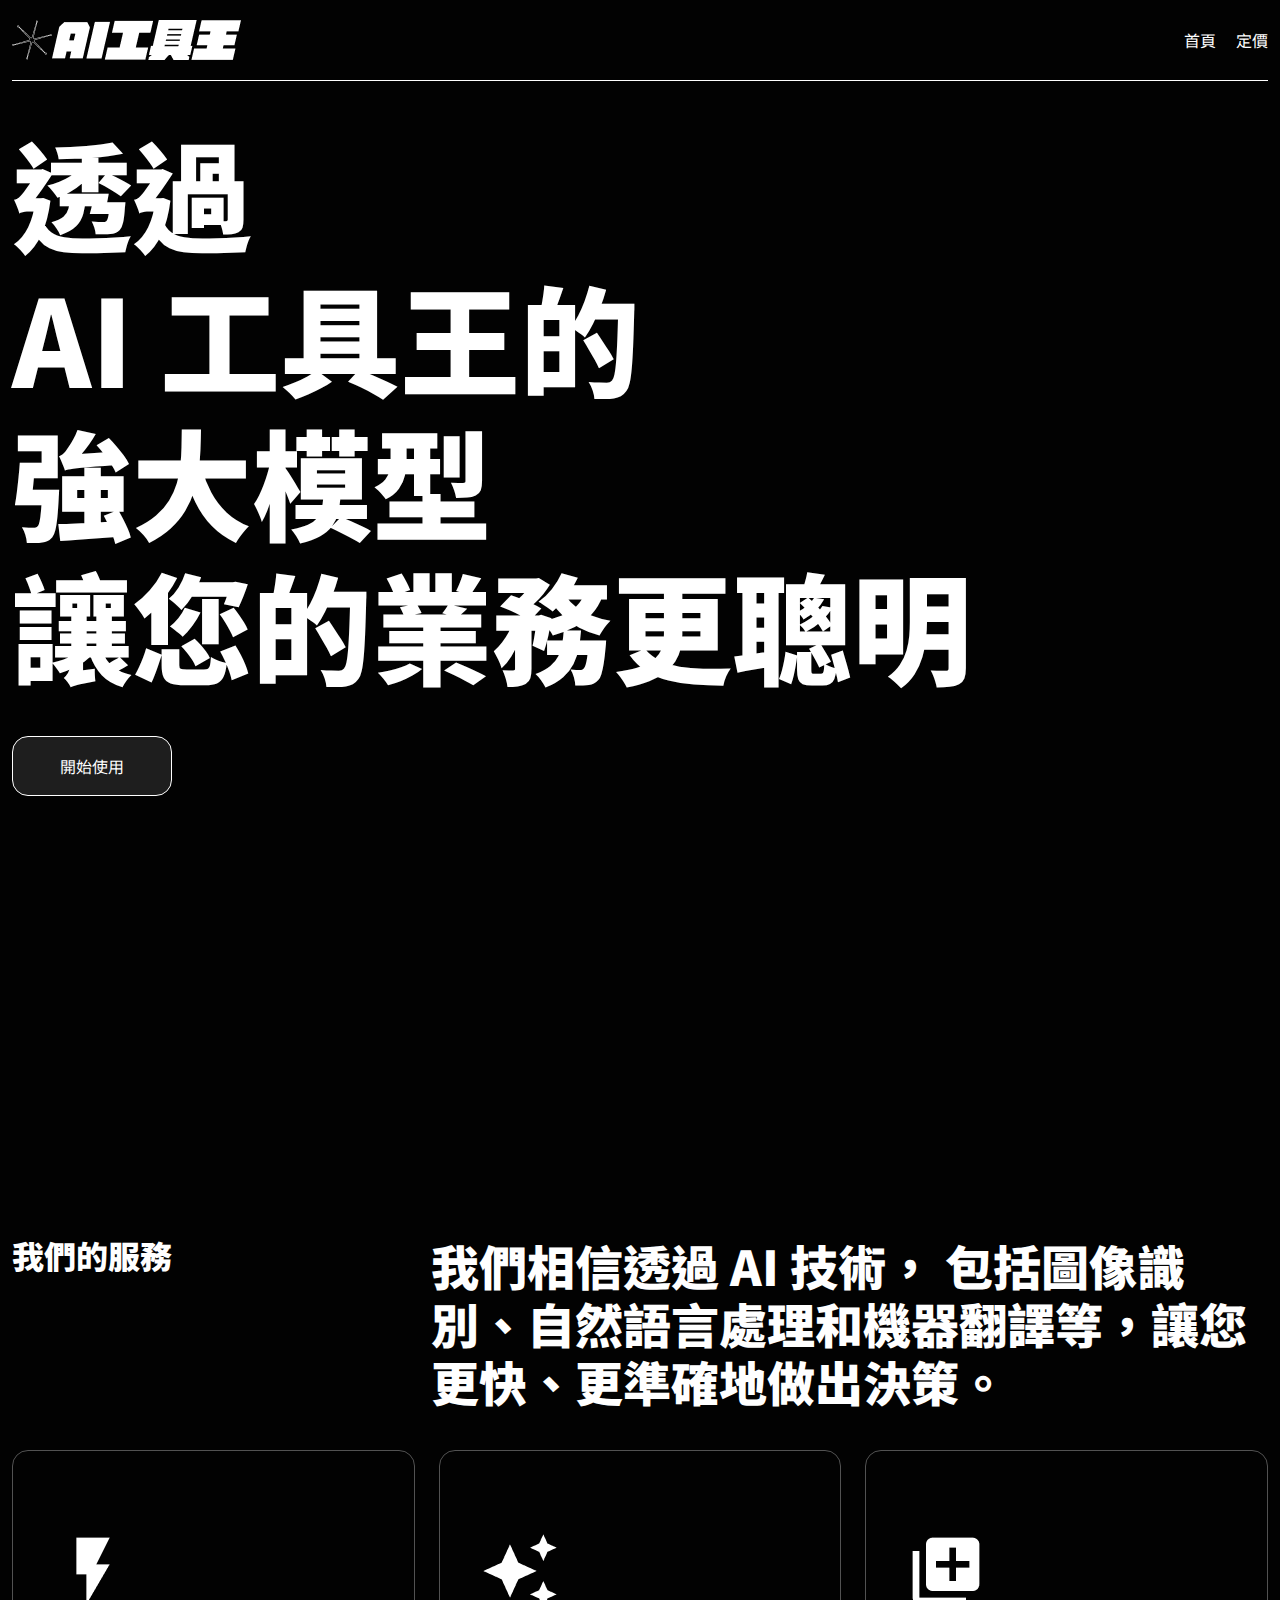
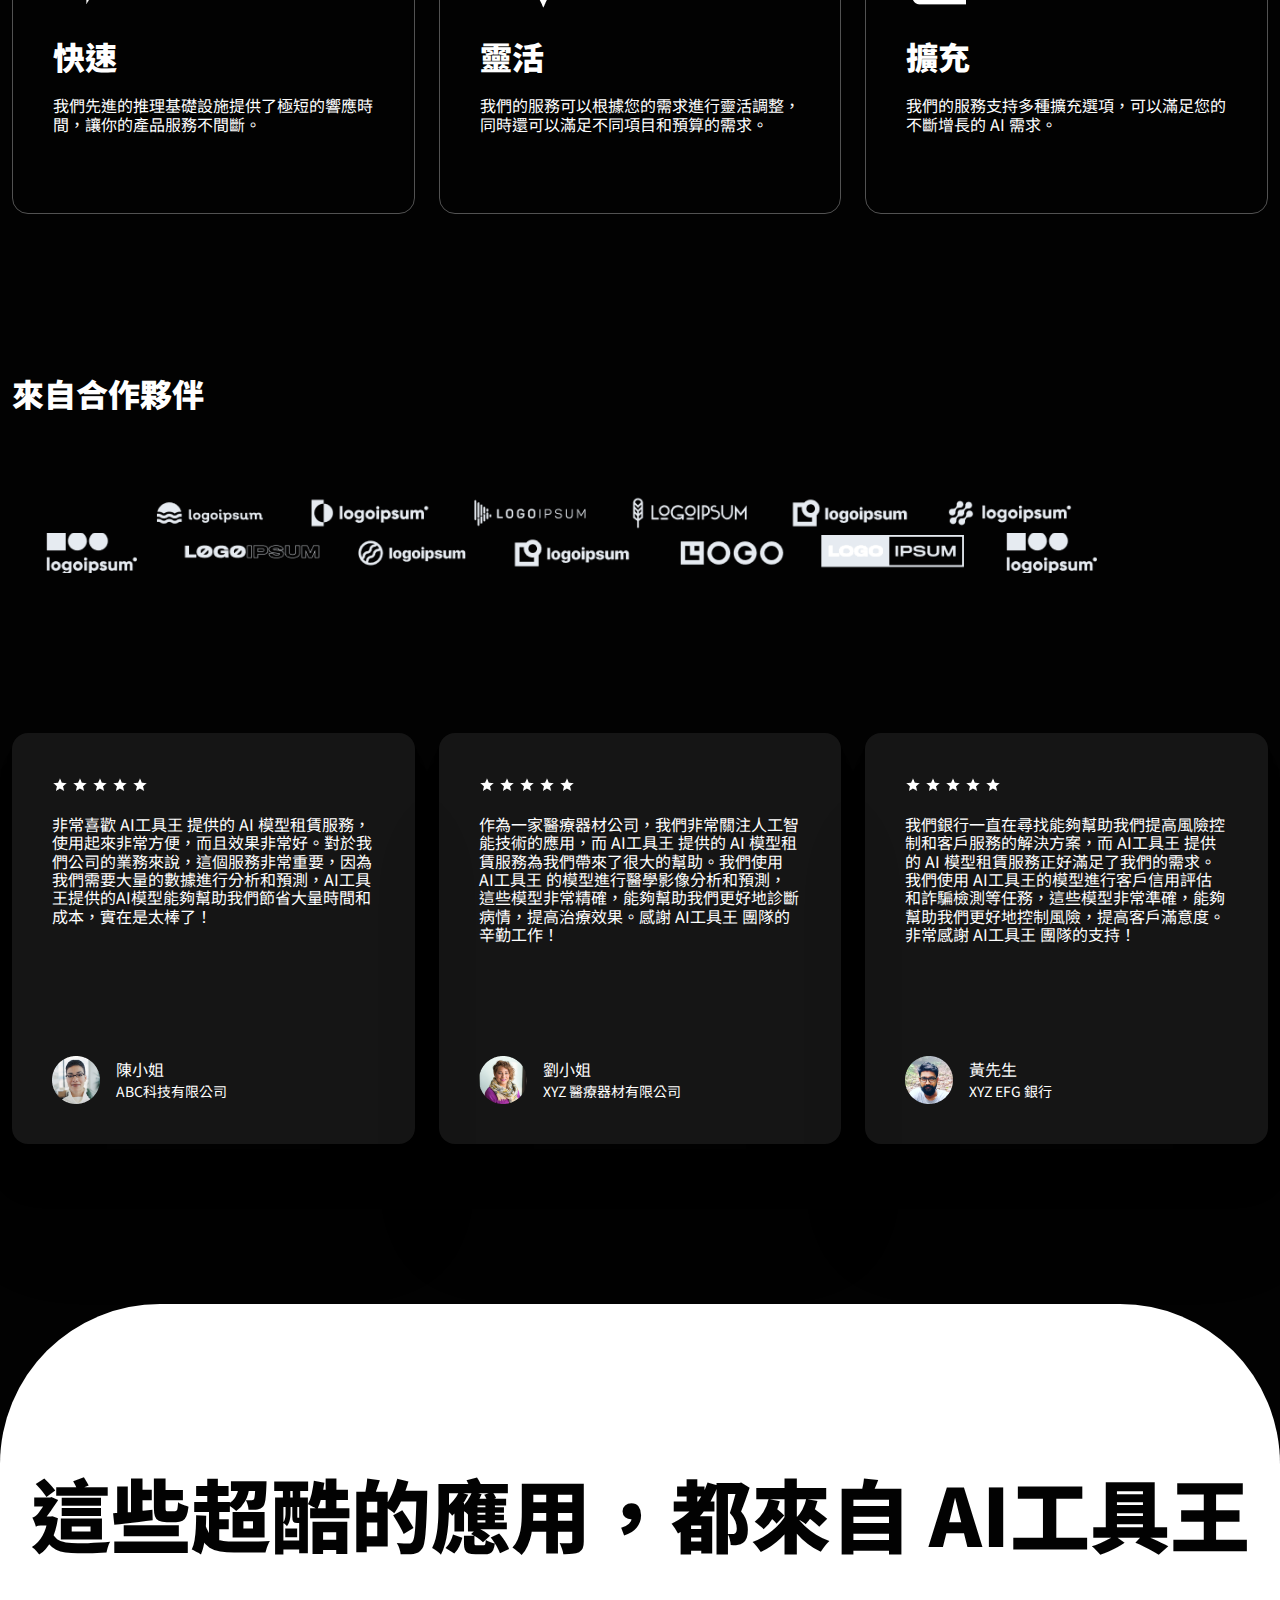
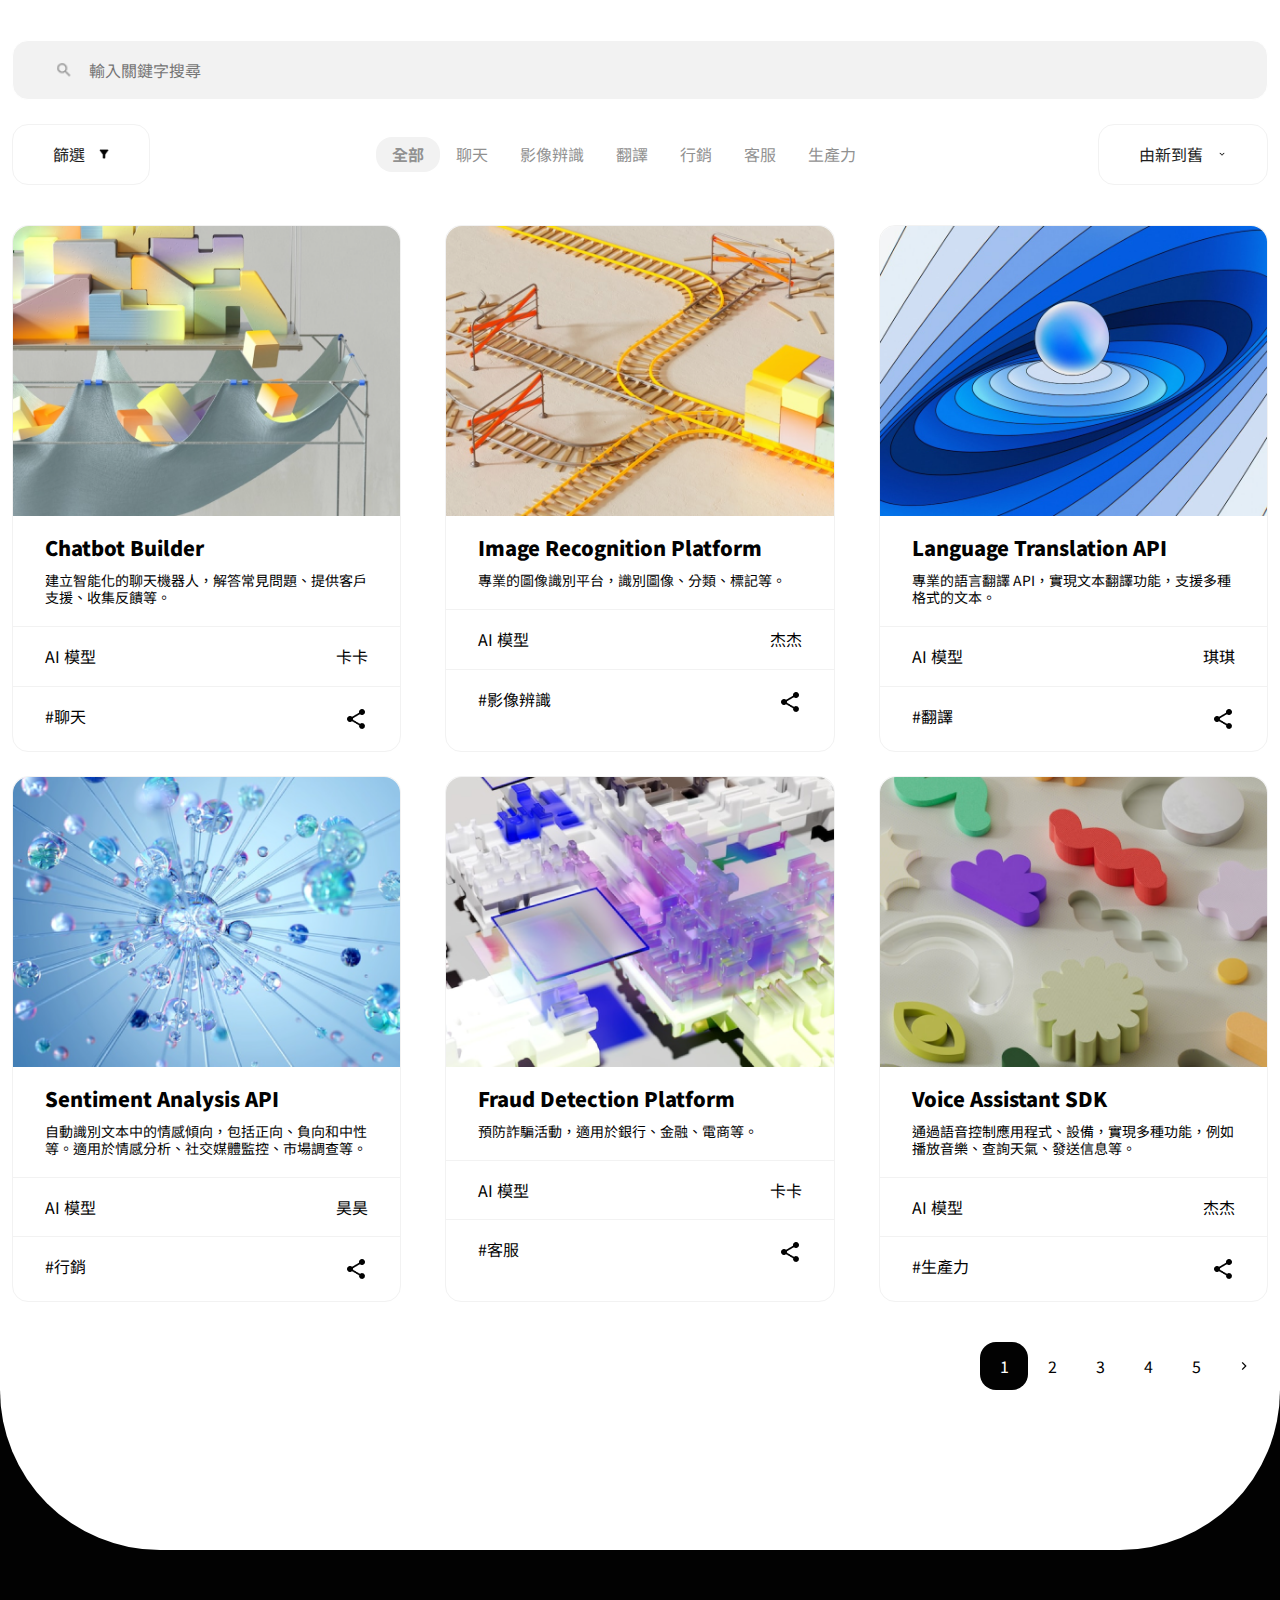
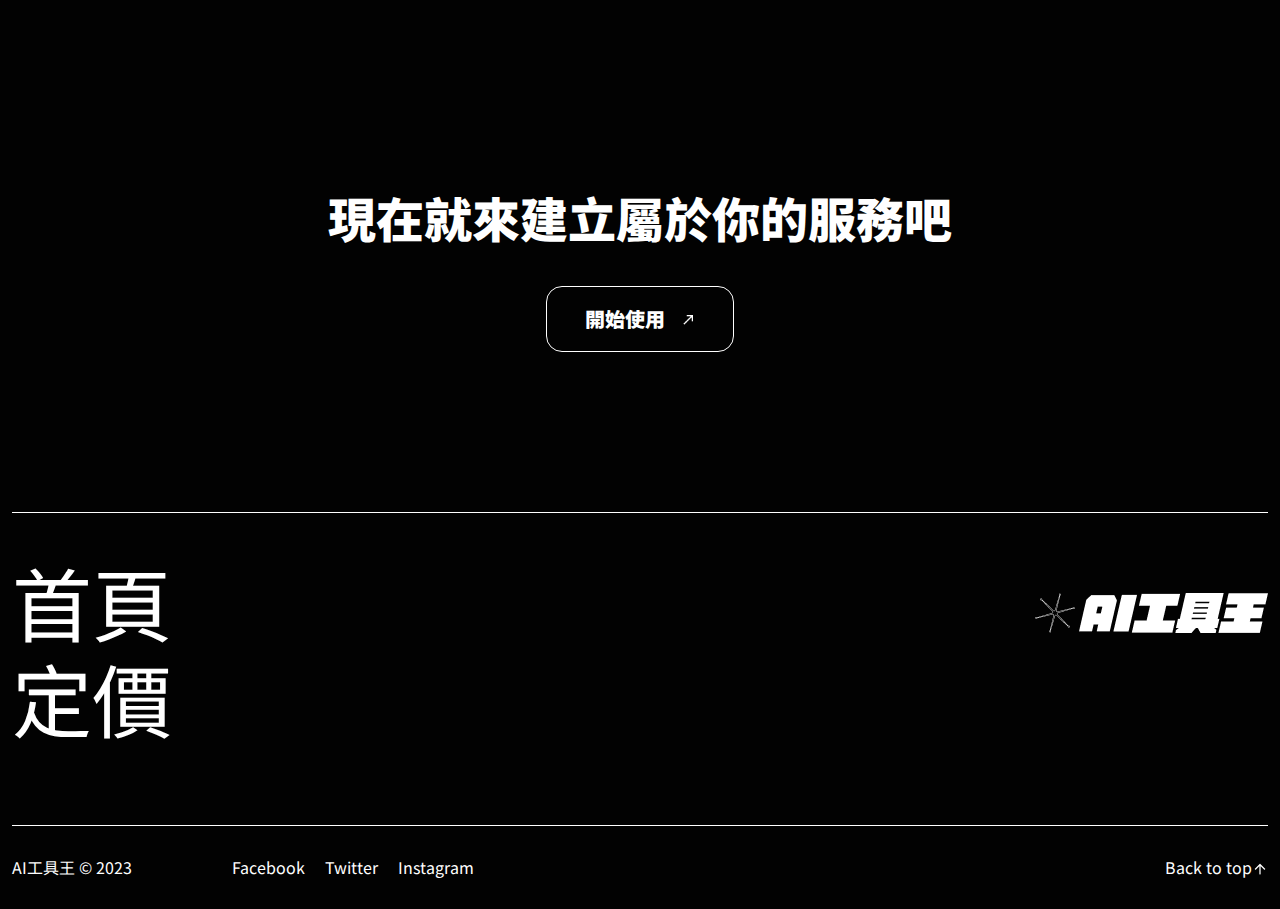
==== commit 3f7c4ebd: "調整margin" ====
--- a/index.html
+++ b/index.html
@@ -71,7 +71,7 @@
         <!-- 各單位區域開始 -->
         <section class="pos-relative bg-black01" style="z-index: 99;">
             <div class="container flex-wrap">
-                <div class="hero mt-120">
+                <div class="hero mt-120 mb-100 mb-mobile-180">
                     <h2 class="title-bold-md title-pad-bold-sm h1-mobile">
                         透過<br>
                         AI 工具王的<br>
--- a/css/style.css
+++ b/css/style.css
@@ -1131,6 +1131,10 @@
   margin-bottom: 80px;
 }
 
+.mb-100 {
+  margin-bottom: 100px;
+}
+
 .ps-76 {
   padding-left: 76px;
 }
@@ -1261,6 +1265,12 @@
 @media screen and (max-width: 767px) {
   .mb-mobile-32 {
     margin-bottom: 32px;
+  }
+}
+
+@media screen and (max-width: 767px) {
+  .mb-mobile-180 {
+    margin-bottom: 180px;
   }
 }
 
@@ -1358,11 +1368,11 @@
 }
 header .offcanvas-body {
   width: 100vw;
-  height: 81.7733990148%;
+  height: 74.3842364532%;
 }
 header .offcanvas-footer {
   width: 100vw;
-  height: 18.2266009852%;
+  height: 25.6157635468%;
 }
 
 footer .to-top {
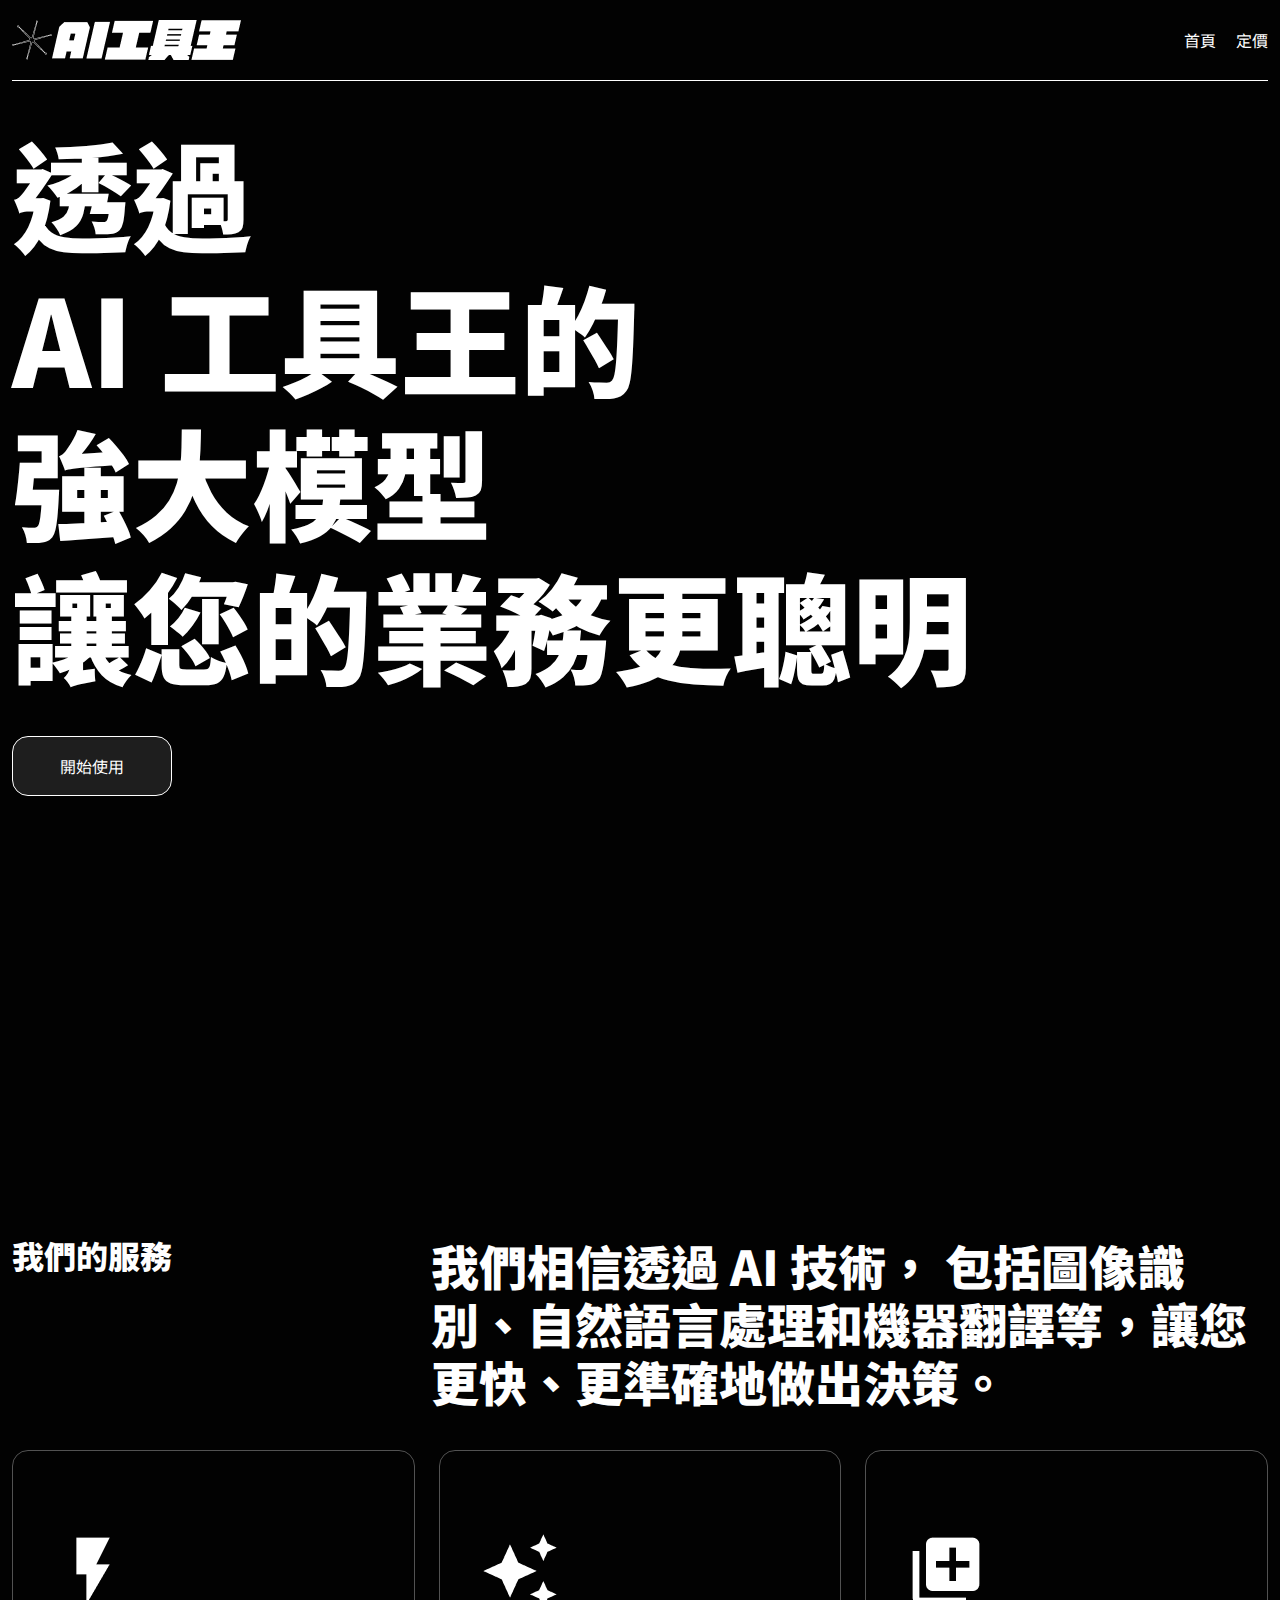
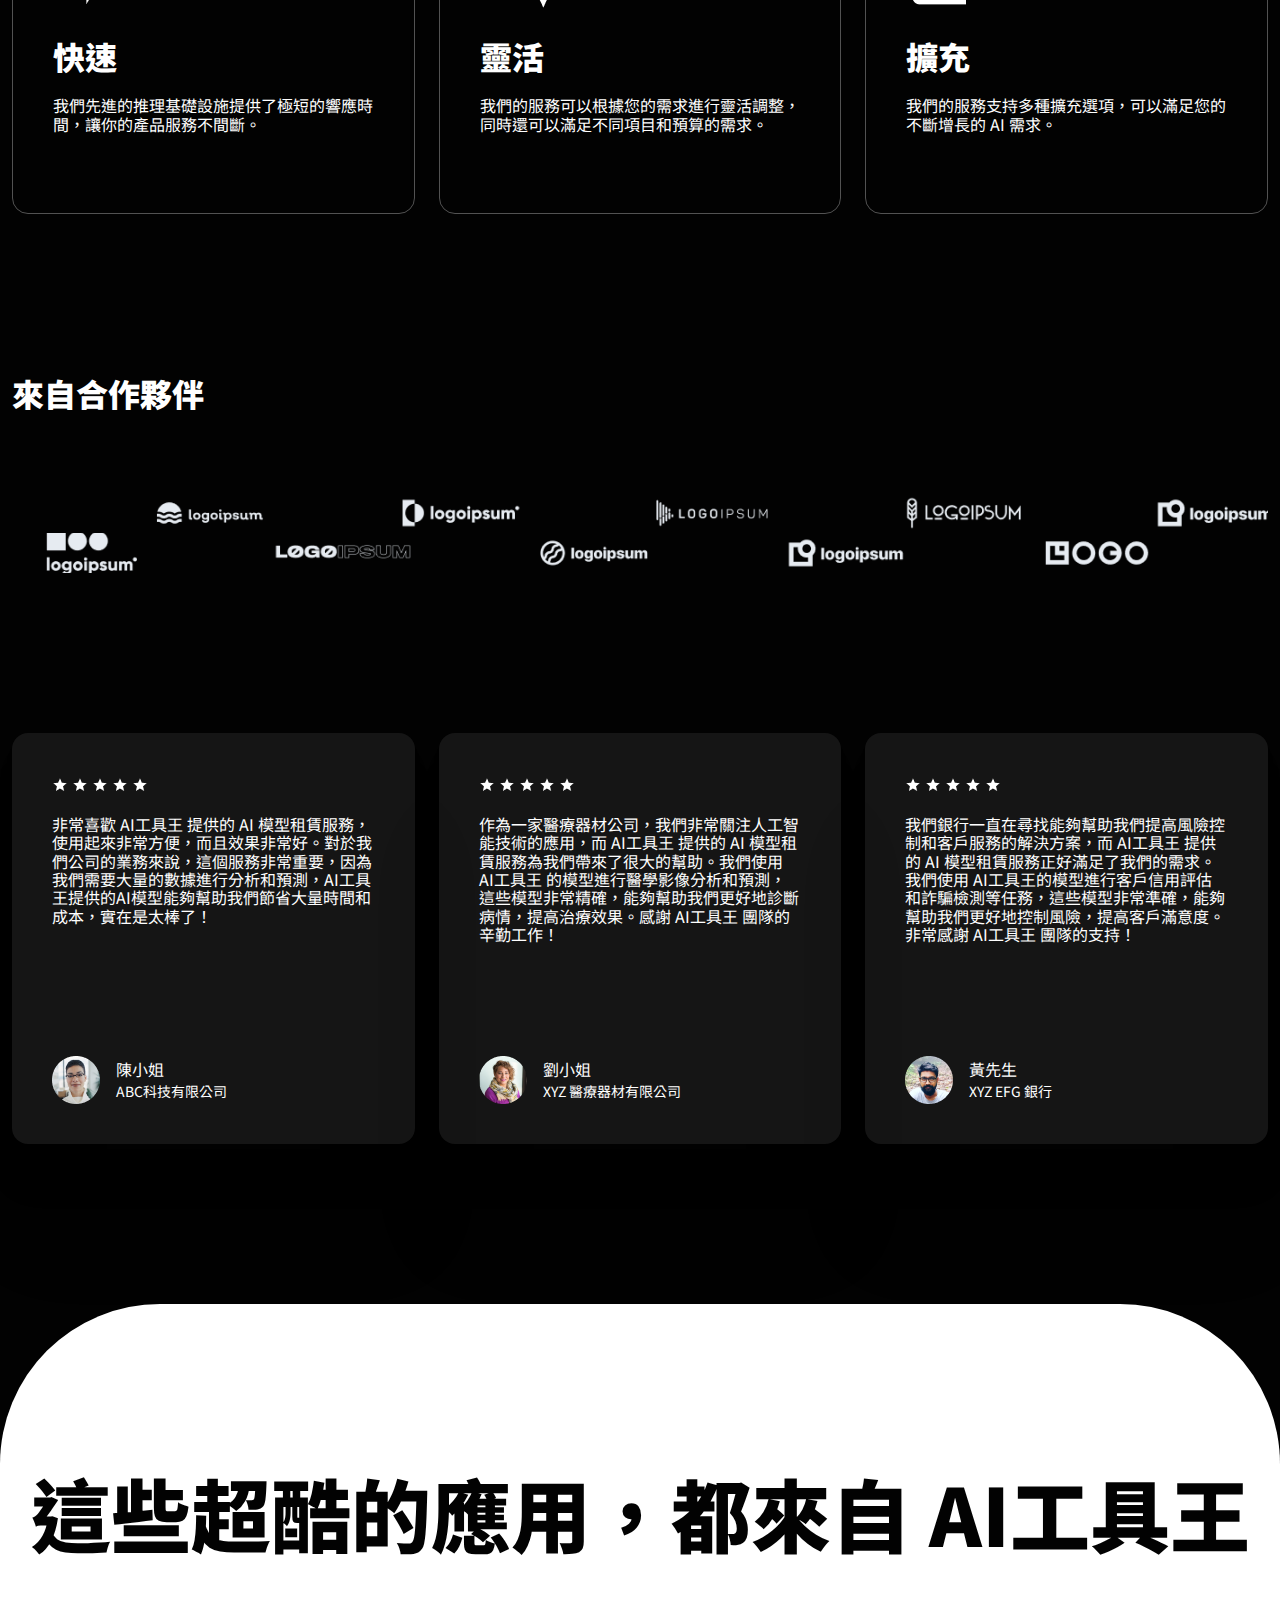
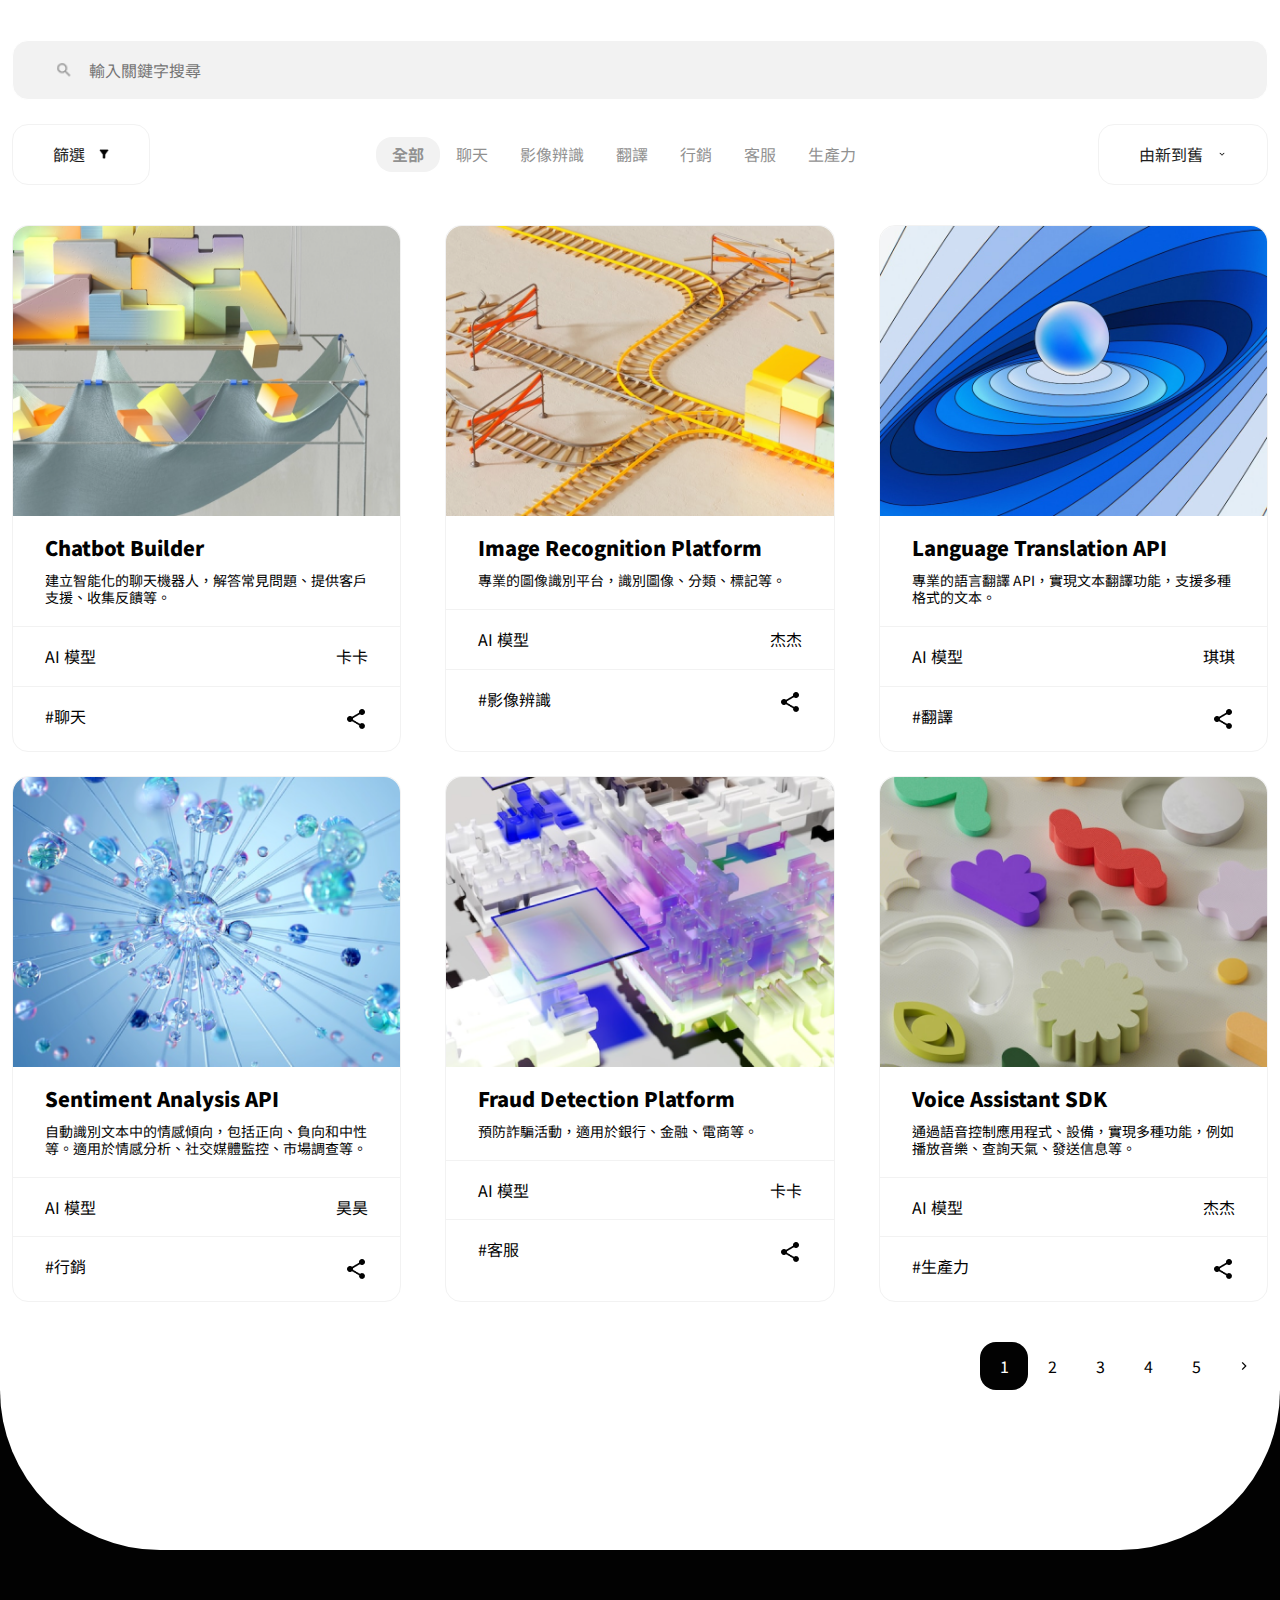
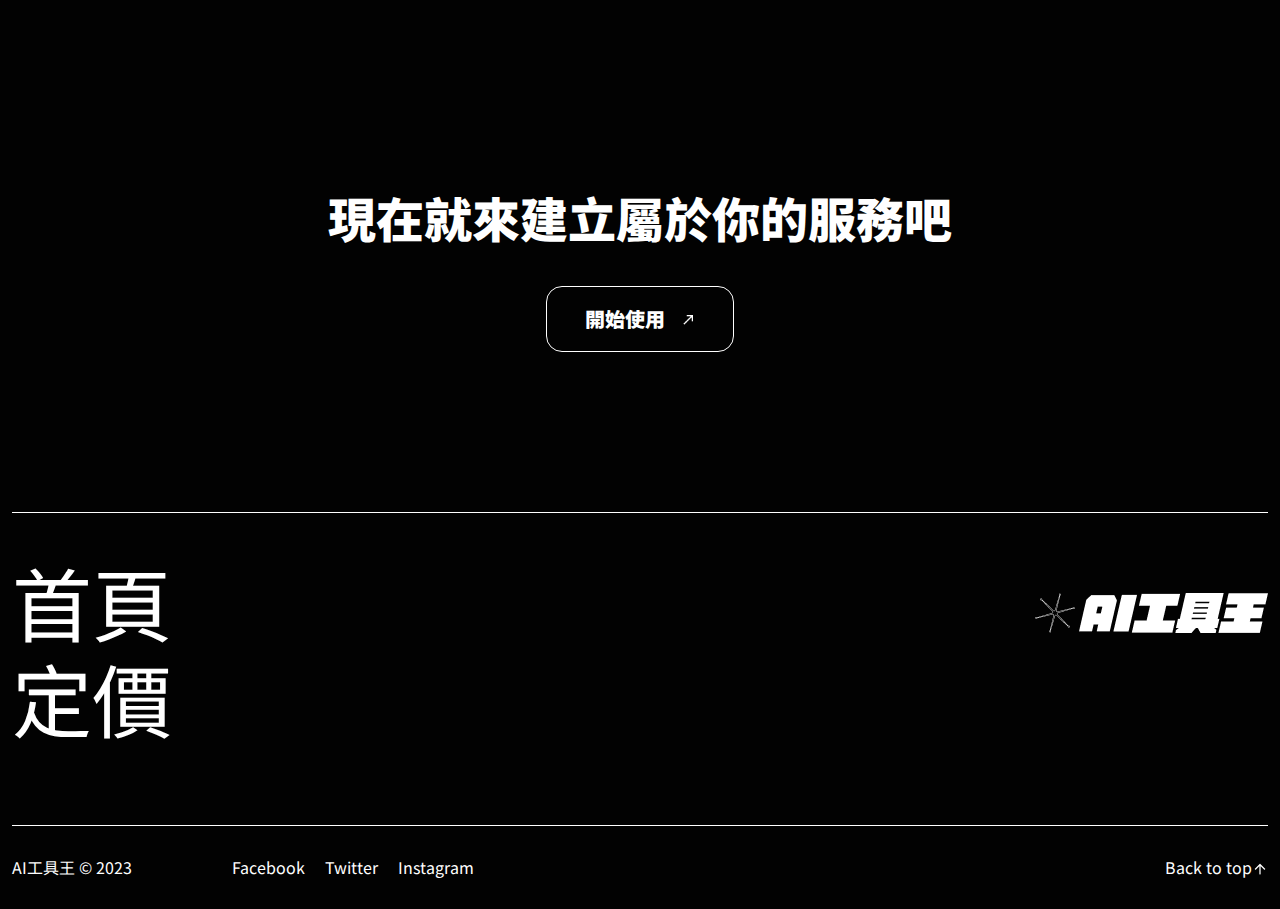
==== commit f6ef791b: "來自合作夥伴套用swipper套件" ====
--- a/index.html
+++ b/index.html
@@ -7,6 +7,8 @@
     <meta name="viewport" content="width=device-width, initial-scale=1.0">
     <title>AI 工具王 - 產品優勢卡片設計</title>
     <link rel="stylesheet" href="css/style.css">
+    <!-- 引入swiper套件 -->
+    <link rel="stylesheet" href="https://cdn.jsdelivr.net/npm/swiper@9/swiper-bundle.min.css" />
 </head>
 
 <body>
@@ -135,25 +137,25 @@
             <div class="container flex-wrap">
                 <h3 class="h4-pad h6-mobile">來自合作夥伴</h3>
                 <ul class="overflow-hidden gap-20 mt-80">
-                    <li>
-                        <ul class="d-flex scroll-style">
-                            <li class="ms-118"><img src="./images/section3/1.png"></li>
-                            <li><img src="./images/section3/2.png"></li>
-                            <li><img src="./images/section3/3.png"></li>
-                            <li><img src="./images/section3/4.png"></li>
-                            <li><img src="./images/section3/5.png"></li>
-                            <li class="me-118"><img src="./images/section3/6.png"></li>
-                        </ul>
-                    </li>
-                    <li>
-                        <ul class="d-flex scroll-style">
-                            <li><img src="./images/section3/7.png"></li>
-                            <li><img src="./images/section3/8.png"></li>
-                            <li><img src="./images/section3/9.png"></li>
-                            <li><img src="./images/section3/10.png"></li>
-                            <li><img src="./images/section3/11.png"></li>
-                            <li><img src="./images/section3/12.png"></li>
-                            <li><img src="./images/section3/7.png"></li>
+                    <li class="swiper mySwiper">
+                        <ul class="swiper-wrapper partner">
+                            <li class="swiper-slide ms-118"><img src="images/section3/1.png"></li>
+                            <li class="swiper-slide"><img src="images/section3/2.png"></li>
+                            <li class="swiper-slide"><img src="images/section3/3.png"></li>
+                            <li class="swiper-slide"><img src="images/section3/4.png"></li>
+                            <li class="swiper-slide"><img src="images/section3/5.png"></li>
+                            <li class="swiper-slide me-118"><img src="./images/section3/6.png"></li>
+                        </ul>
+                    </li>
+                    <li class="swiper mySwiper">
+                        <ul class="swiper-wrapper partner">
+                            <li class="swiper-slide"><img src="images/section3/7.png"></li>
+                            <li class="swiper-slide"><img src="images/section3/8.png"></li>
+                            <li class="swiper-slide"><img src="images/section3/9.png"></li>
+                            <li class="swiper-slide"><img src="images/section3/10.png"></li>
+                            <li class="swiper-slide"><img src="images/section3/11.png"></li>
+                            <li class="swiper-slide"><img src="./images/section3/12.png"></li>
+                            <li class="swiper-slide"><img src="images/section3/7.png"></li>
                         </ul>
                     </li>
                 </ul>
@@ -360,7 +362,8 @@
                             <img src="images/section5/4.png" alt="Sentiment Analysis API">
                         </div>
                         <h3 class="fz-6 bold-900 px-32 pt-20">Sentiment Analysis API</h3>
-                        <p class="p-md border-bottom-black06 px-32 pt-12 pb-20">自動識別文本中的情感傾向，包括正向、負向和中性等。適用於情感分析、社交媒體監控、市場調查等。</p>
+                        <p class="p-md border-bottom-black06 px-32 pt-12 pb-20">
+                            自動識別文本中的情感傾向，包括正向、負向和中性等。適用於情感分析、社交媒體監控、市場調查等。</p>
                         <div class="d-flex flex-between border-bottom-black06 px-32 py-20">
                             <p class="p-bold">AI 模型</p>
                             <p>昊昊</p>
@@ -390,7 +393,8 @@
                             <img src="images/section5/6.png" alt="Voice Assistant SDK">
                         </div>
                         <h3 class="fz-6 bold-900 px-32 pt-20">Voice Assistant SDK</h3>
-                        <p class="p-md border-bottom-black06 px-32 pt-12 pb-20">通過語音控制應用程式、設備，實現多種功能，例如播放音樂、查詢天氣、發送信息等。</p>
+                        <p class="p-md border-bottom-black06 px-32 pt-12 pb-20">通過語音控制應用程式、設備，實現多種功能，例如播放音樂、查詢天氣、發送信息等。
+                        </p>
                         <div class="d-flex flex-between border-bottom-black06 px-32 py-20">
                             <p class="p-bold">AI 模型</p>
                             <p>杰杰</p>
@@ -418,7 +422,8 @@
         <!-- 各單位區域開始 -->
         <section>
             <div class="container pt-80">
-                <h2 class="h1 h2-pad h3-mobile text-center mt-158">現在就來建立<span class="d-mobile-block">屬於你的服務吧</span></h2>
+                <h2 class="h1 h2-pad h3-mobile text-center mt-158">現在就來建立<span class="d-mobile-block">屬於你的服務吧</span>
+                </h2>
                 <a class="slogan" href="#">
                     <h6>開始使用</h6>
                     <div class="call_made"></div>
@@ -457,7 +462,9 @@
     </footer>
     <!-- footer結束 -->
 
-    <!-- 引入js套件 -->
+    <!-- 引入swiper套件 -->
+    <script src="https://cdn.jsdelivr.net/npm/swiper@9/swiper-bundle.min.js"></script>
+    <!-- 引入jq套件 -->
     <script src="https://ajax.googleapis.com/ajax/libs/jquery/3.6.4/jquery.min.js"></script>
     <script src="script.js"></script>
 </body>
--- a/css/style.css
+++ b/css/style.css
@@ -846,7 +846,7 @@
   width: 416px;
   border-radius: 16px;
 }
-.card-group .card:hover img {
+.card-group .card:hover .card-img > img {
   -webkit-transform: scale(1.2);
           transform: scale(1.2);
 }
@@ -1439,7 +1439,7 @@
   -webkit-transition: ease-in 1s;
   transition: ease-in 1s;
 }
-.index .scroll-style img {
+.index .partner img {
   min-width: 160px;
   height: 40px;
 }
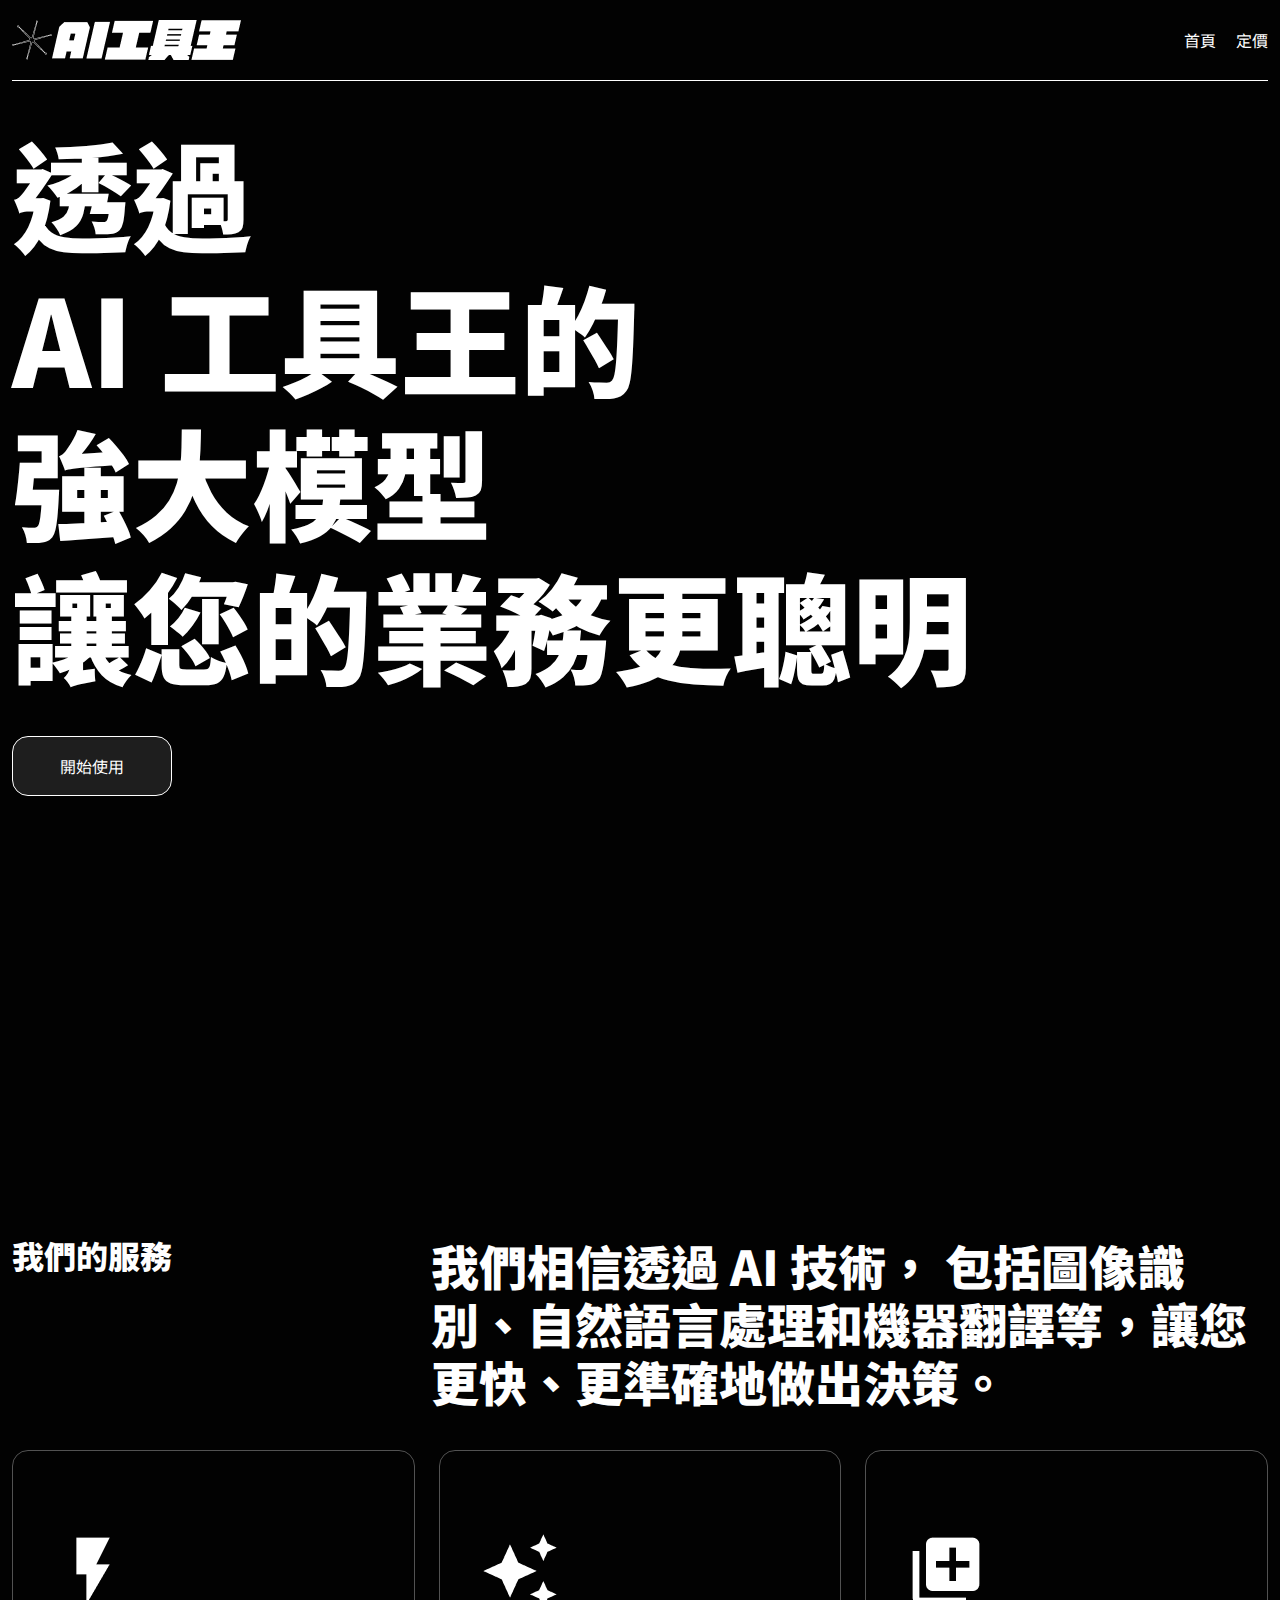
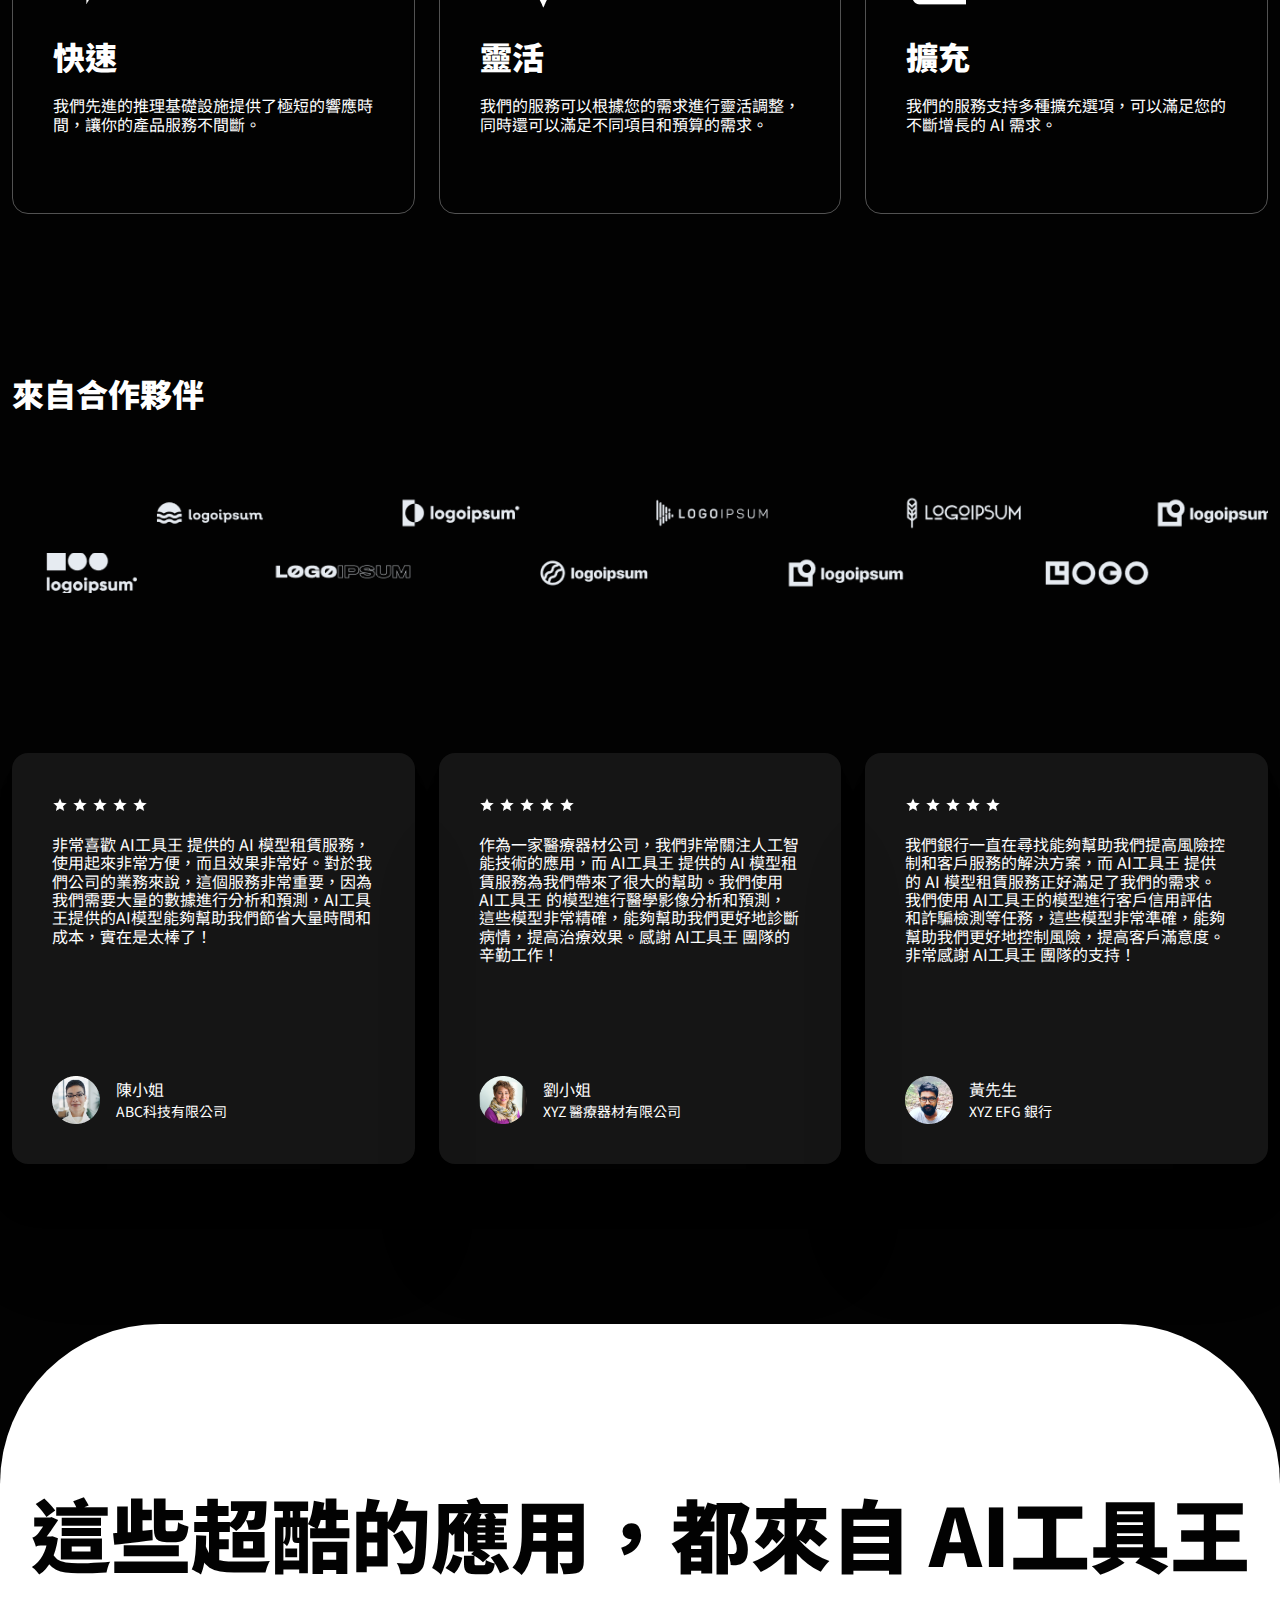
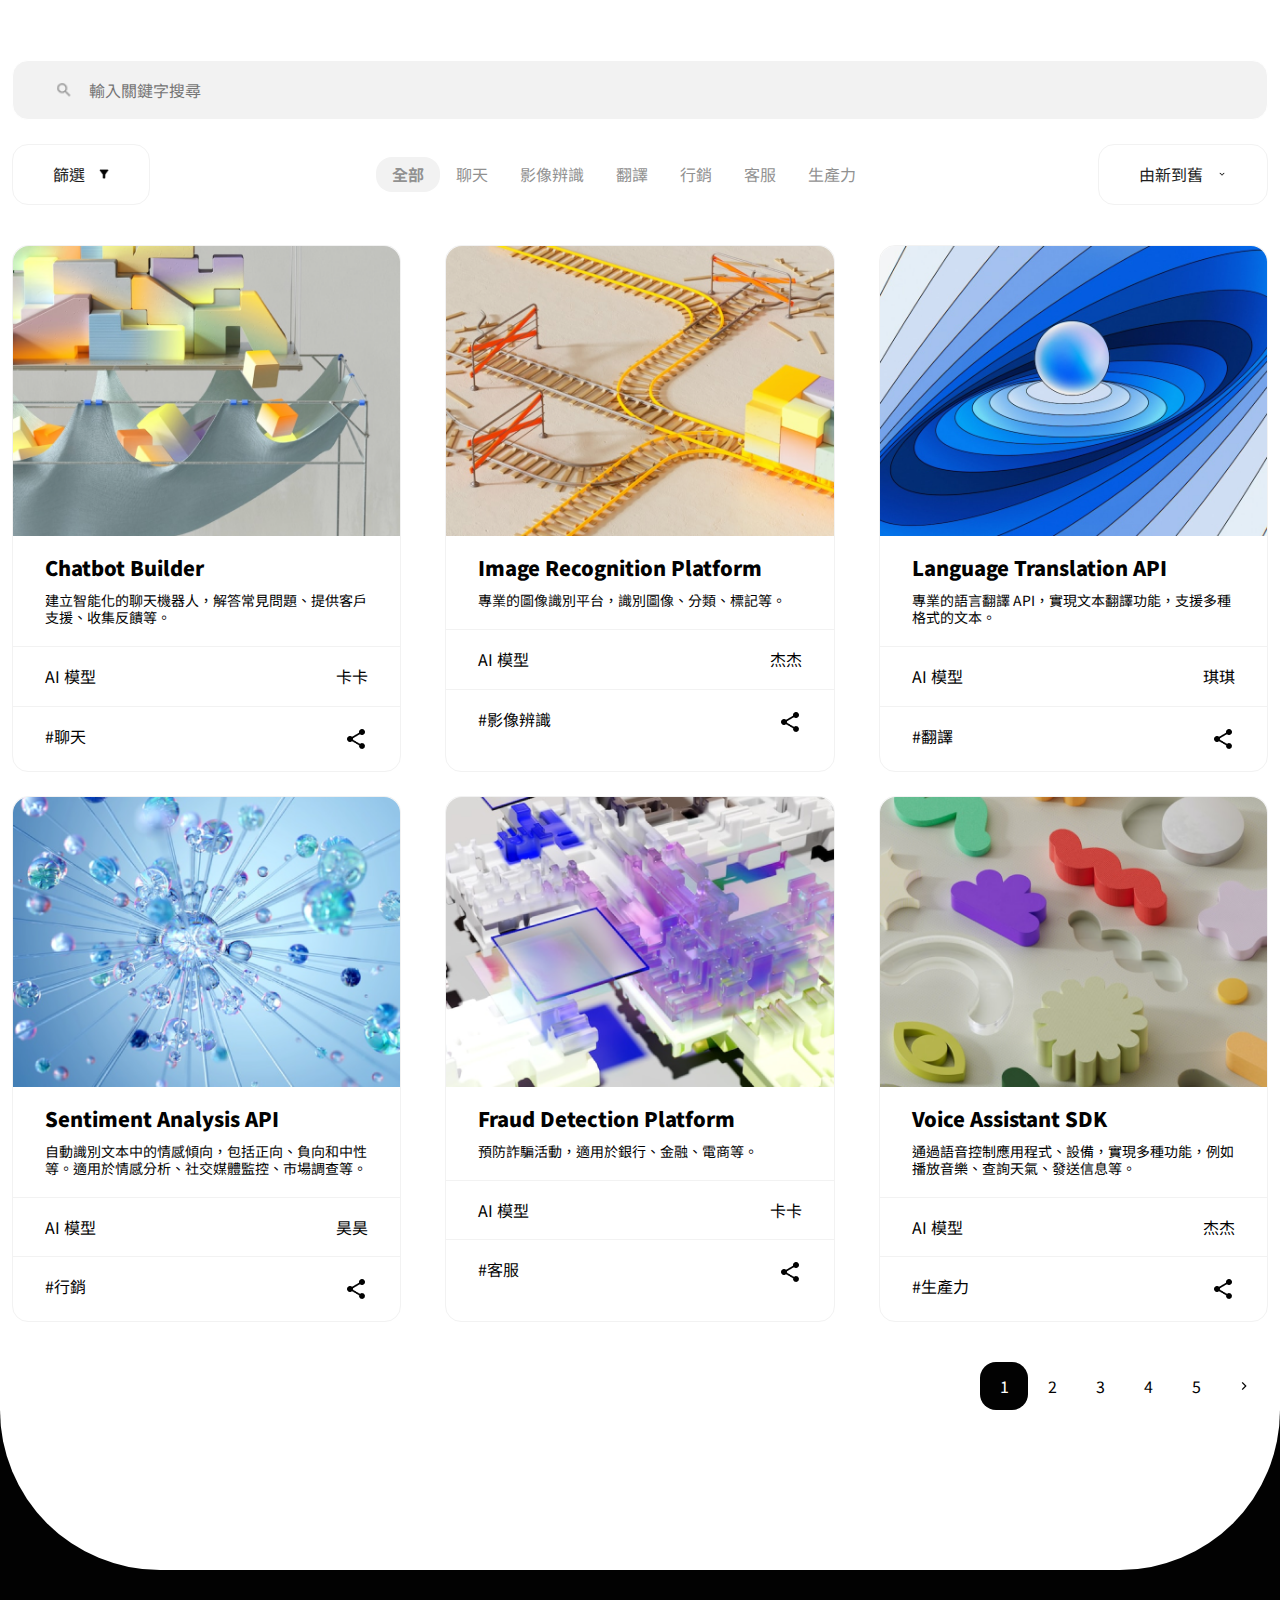
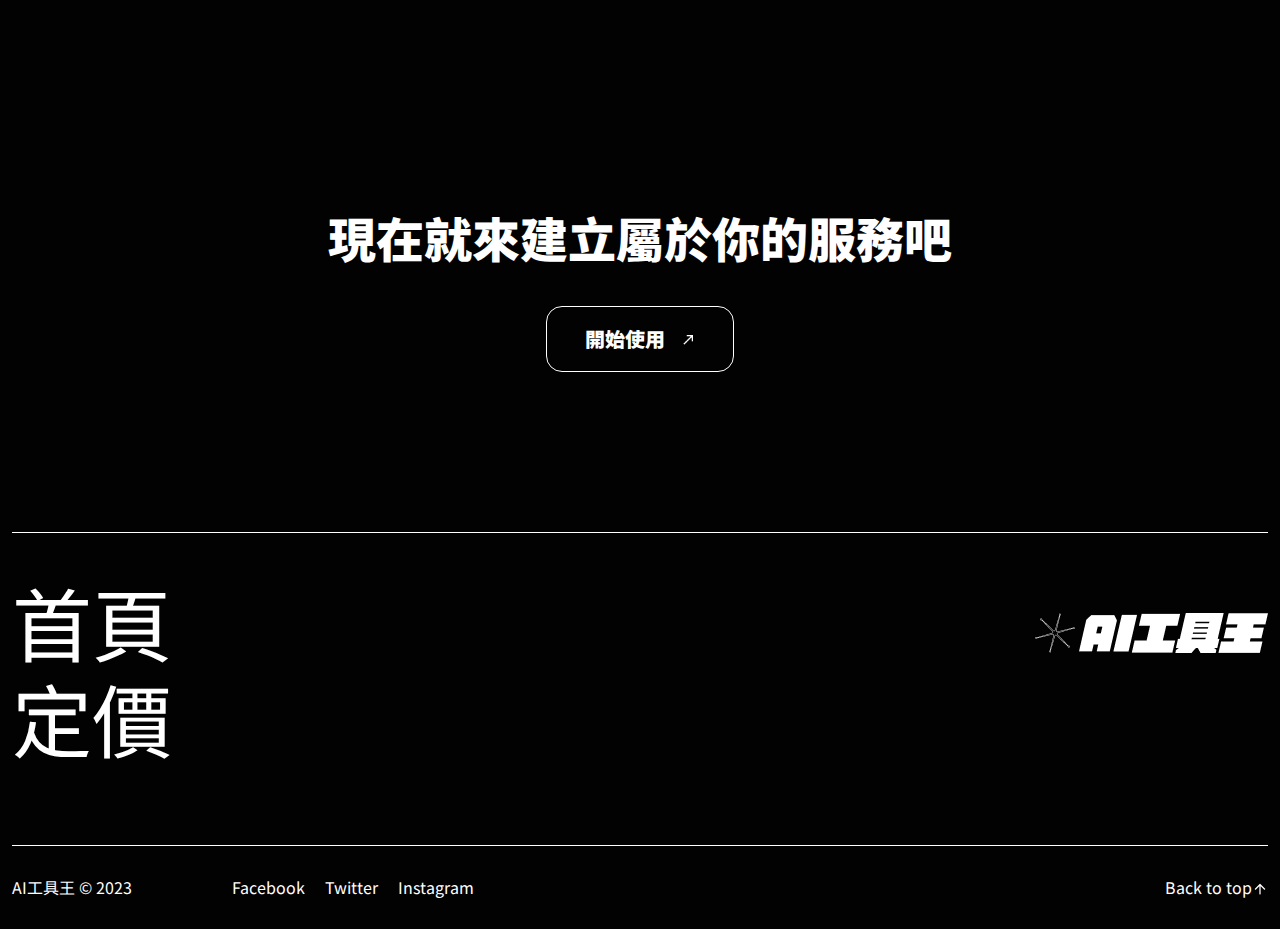
==== commit c9971d8e: "修改套件的圓點樣式顏色" ====
--- a/index.html
+++ b/index.html
@@ -134,10 +134,10 @@
 
         <!-- 各單位區域開始 -->
         <section class="mt-160">
-            <div class="container flex-wrap">
+            <div class="container">
                 <h3 class="h4-pad h6-mobile">來自合作夥伴</h3>
                 <ul class="overflow-hidden gap-20 mt-80">
-                    <li class="swiper mySwiper">
+                    <li class="swiper mySwiper-partner">
                         <ul class="swiper-wrapper partner">
                             <li class="swiper-slide ms-118"><img src="images/section3/1.png"></li>
                             <li class="swiper-slide"><img src="images/section3/2.png"></li>
@@ -147,8 +147,8 @@
                             <li class="swiper-slide me-118"><img src="./images/section3/6.png"></li>
                         </ul>
                     </li>
-                    <li class="swiper mySwiper">
-                        <ul class="swiper-wrapper partner">
+                    <li class="swiper mySwiper-partner">
+                        <ul class="swiper-wrapper partner mt-20">
                             <li class="swiper-slide"><img src="images/section3/7.png"></li>
                             <li class="swiper-slide"><img src="images/section3/8.png"></li>
                             <li class="swiper-slide"><img src="images/section3/9.png"></li>
@@ -165,9 +165,10 @@
 
         <!-- 各單位區域開始 -->
         <section class="mt-160">
-            <div class="container flex-wrap">
-                <ul class="card-group">
-                    <li class="card card-partner p-40">
+            <div class="container">
+                <!-- 桌機版開始 -->
+                <ul class="card-group card-comment">
+                    <li class="card card-comment-item p-40">
                         <div class="card-img">
                             <span><img src="./images/section4/star.png"></span>
                             <span><img src="./images/section4/star.png"></span>
@@ -190,7 +191,7 @@
                             </ul>
                         </div>
                     </li>
-                    <li class="card card-partner p-40">
+                    <li class="card card-comment-item p-40">
                         <div class="card-img">
                             <span><img src="./images/section4/star.png"></span>
                             <span><img src="./images/section4/star.png"></span>
@@ -213,7 +214,7 @@
                             </ul>
                         </div>
                     </li>
-                    <li class="card card-partner p-40">
+                    <li class="card card-comment-item p-40">
                         <div class="card-img">
                             <span><img src="./images/section4/star.png"></span>
                             <span><img src="./images/section4/star.png"></span>
@@ -238,6 +239,92 @@
                         </div>
                     </li>
                 </ul>
+                <!-- 桌機版結束 -->
+                <!-- 手機版開始，使用swiper開始 -->
+                <div class="swiper mySwiper-comment">
+                    <div class="swiper-wrapper">
+                        <ul class="swiper-slide">
+                            <li class="card card-comment-item p-40">
+                                <div class="card-img">
+                                    <span><img src="./images/section4/star.png"></span>
+                                    <span><img src="./images/section4/star.png"></span>
+                                    <span><img src="./images/section4/star.png"></span>
+                                    <span><img src="./images/section4/star.png"></span>
+                                    <span><img src="./images/section4/star.png"></span>
+                                </div>
+                                <p class="card-text mt-22">非常喜歡 AI工具王 提供的 AI
+                                    模型租賃服務，使用起來非常方便，而且效果非常好。對於我們公司的業務來說，這個服務非常重要，因為我們需要大量的數據進行分析和預測，AI工具王提供的AI模型能夠幫助我們節省大量時間和成本，實在是太棒了！
+                                </p>
+                                <div class="card-footer d-flex mt-26" style="align-items: center">
+                                    <img src="./images/section4/avatar1.png">
+                                    <ul class="ms-16">
+                                        <li>
+                                            <p class="p-bold">陳小姐</p>
+                                        </li>
+                                        <li>
+                                            <p class="p-md mt-4">ABC科技有限公司</p>
+                                        </li>
+                                    </ul>
+                                </div>
+                            </li>
+                        </ul>
+                        <ul class="swiper-slide">
+                            <li class="card card-comment-item p-40">
+                                <div class="card-img">
+                                    <span><img src="./images/section4/star.png"></span>
+                                    <span><img src="./images/section4/star.png"></span>
+                                    <span><img src="./images/section4/star.png"></span>
+                                    <span><img src="./images/section4/star.png"></span>
+                                    <span><img src="./images/section4/star.png"></span>
+                                </div>
+                                <p class="card-text mt-22">作為一家醫療器材公司，我們非常關注人工智能技術的應用，而 AI工具王 提供的 AI
+                                    模型租賃服務為我們帶來了很大的幫助。我們使用 AI工具王 的模型進行醫學影像分析和預測，這些模型非常精確，能夠幫助我們更好地診斷病情，提高治療效果。感謝 AI工具王
+                                    團隊的辛勤工作！
+                                </p>
+                                <div class="card-footer d-flex mt-26" style="align-items: center">
+                                    <img src="./images/section4/avatar2.png">
+                                    <ul class="ms-16">
+                                        <li>
+                                            <p class="p-bold">劉小姐</p>
+                                        </li>
+                                        <li>
+                                            <p class="p-md mt-4">XYZ 醫療器材有限公司</p>
+                                        </li>
+                                    </ul>
+                                </div>
+                            </li>
+                        </ul>
+                        <ul class="swiper-slide">
+                            <li class="card card-comment-item p-40">
+                                <div class="card-img">
+                                    <span><img src="./images/section4/star.png"></span>
+                                    <span><img src="./images/section4/star.png"></span>
+                                    <span><img src="./images/section4/star.png"></span>
+                                    <span><img src="./images/section4/star.png"></span>
+                                    <span><img src="./images/section4/star.png"></span>
+                                </div>
+                                <p class="card-text mt-22">我們銀行一直在尋找能夠幫助我們提高風險控制和客戶服務的解決方案，而 AI工具王 提供的 AI
+                                    模型租賃服務正好滿足了我們的需求。我們使用 AI工具王的模型進行客戶信用評估和詐騙檢測等任務，這些模型非常準確，能夠幫助我們更好地控制風險，提高客戶滿意度。非常感謝
+                                    AI工具王
+                                    團隊的支持！
+                                </p>
+                                <div class="card-footer d-flex mt-26" style="align-items: center">
+                                    <img src="./images/section4/avatar3.png">
+                                    <ul class="ms-16">
+                                        <li>
+                                            <p class="p-bold">黃先生</p>
+                                        </li>
+                                        <li>
+                                            <p class="p-md mt-4">XYZ EFG 銀行</p>
+                                        </li>
+                                    </ul>
+                                </div>
+                            </li>
+                        </ul>
+                    </div>
+                    <div class="swiper-pagination"></div>
+                </div>
+                <!-- 手機版開始，使用swiper結束 -->
             </div>
         </section>
         <!-- 各單位區域結束 -->
--- a/css/style.css
+++ b/css/style.css
@@ -1586,18 +1586,37 @@
   background-color: #F2F2F2;
   border-radius: 16px;
 }
-.index .card-partner {
+.index .card-comment-item {
   background: rgba(255, 255, 255, 0.0784313725);
   -webkit-box-shadow: 0px 100px 80px rgba(18, 18, 18, 0.07), 0px 41.7776px 33.4221px rgba(18, 18, 18, 0.0503198), 0px 22.3363px 17.869px rgba(18, 18, 18, 0.0417275), 0px 12.5216px 10.0172px rgba(18, 18, 18, 0.035), 0px 6.6501px 5.32008px rgba(18, 18, 18, 0.0282725), 0px 2.76726px 2.21381px rgba(18, 18, 18, 0.0196802);
           box-shadow: 0px 100px 80px rgba(18, 18, 18, 0.07), 0px 41.7776px 33.4221px rgba(18, 18, 18, 0.0503198), 0px 22.3363px 17.869px rgba(18, 18, 18, 0.0417275), 0px 12.5216px 10.0172px rgba(18, 18, 18, 0.035), 0px 6.6501px 5.32008px rgba(18, 18, 18, 0.0282725), 0px 2.76726px 2.21381px rgba(18, 18, 18, 0.0196802);
 }
-.index .card-partner .card-text {
+.index .card-comment-item .card-text {
   min-height: 215px;
 }
 @media screen and (max-width: 767px) {
-  .index .card-partner .card-text {
+  .index .card-comment-item .card-text {
     min-height: 144px;
   }
+}
+@media screen and (max-width: 992px) {
+  .index .card-comment {
+    display: none;
+  }
+}
+.index .mySwiper-comment {
+  display: none;
+}
+@media screen and (max-width: 992px) {
+  .index .mySwiper-comment {
+    display: block;
+  }
+}
+.index .swiper-pagination-bullet {
+  background: #525252;
+}
+.index .swiper-pagination-bullet-active {
+  background: #FFFFFF;
 }
 .index .card-ai {
   display: -webkit-box;
